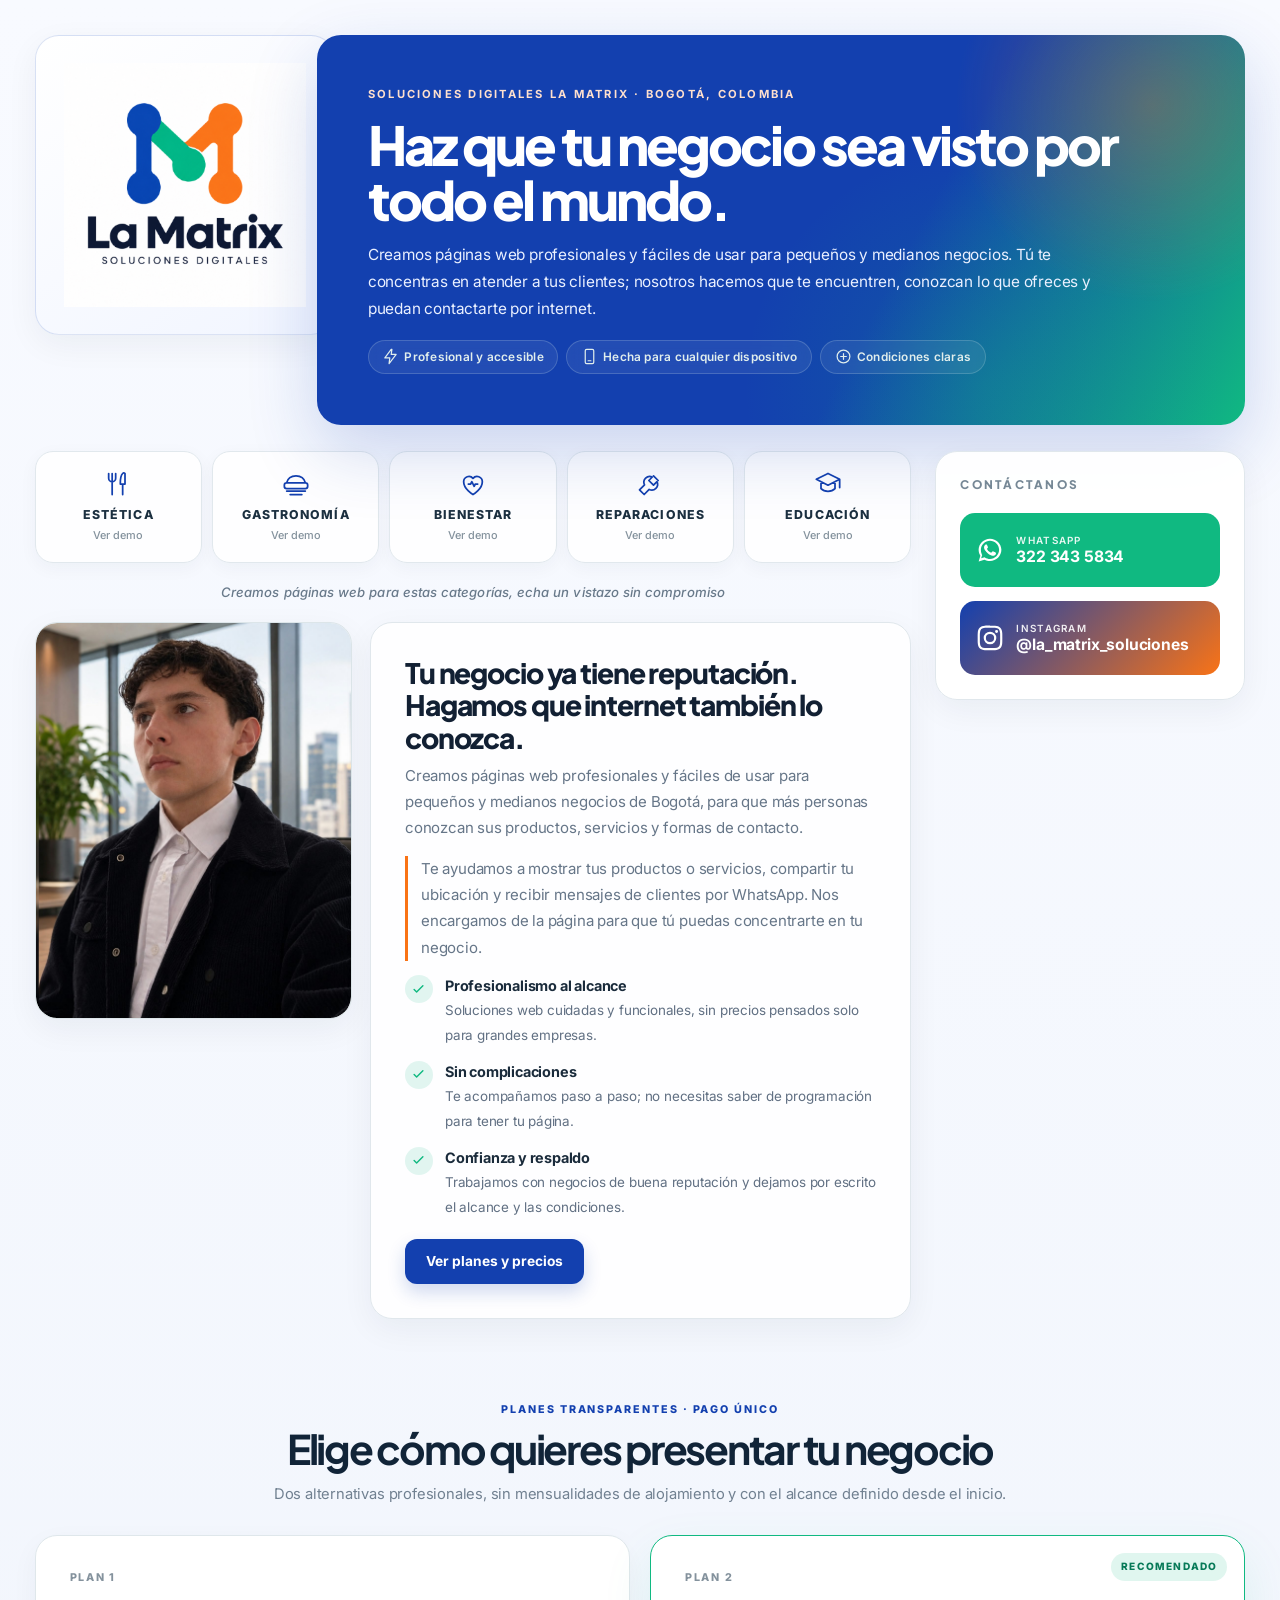
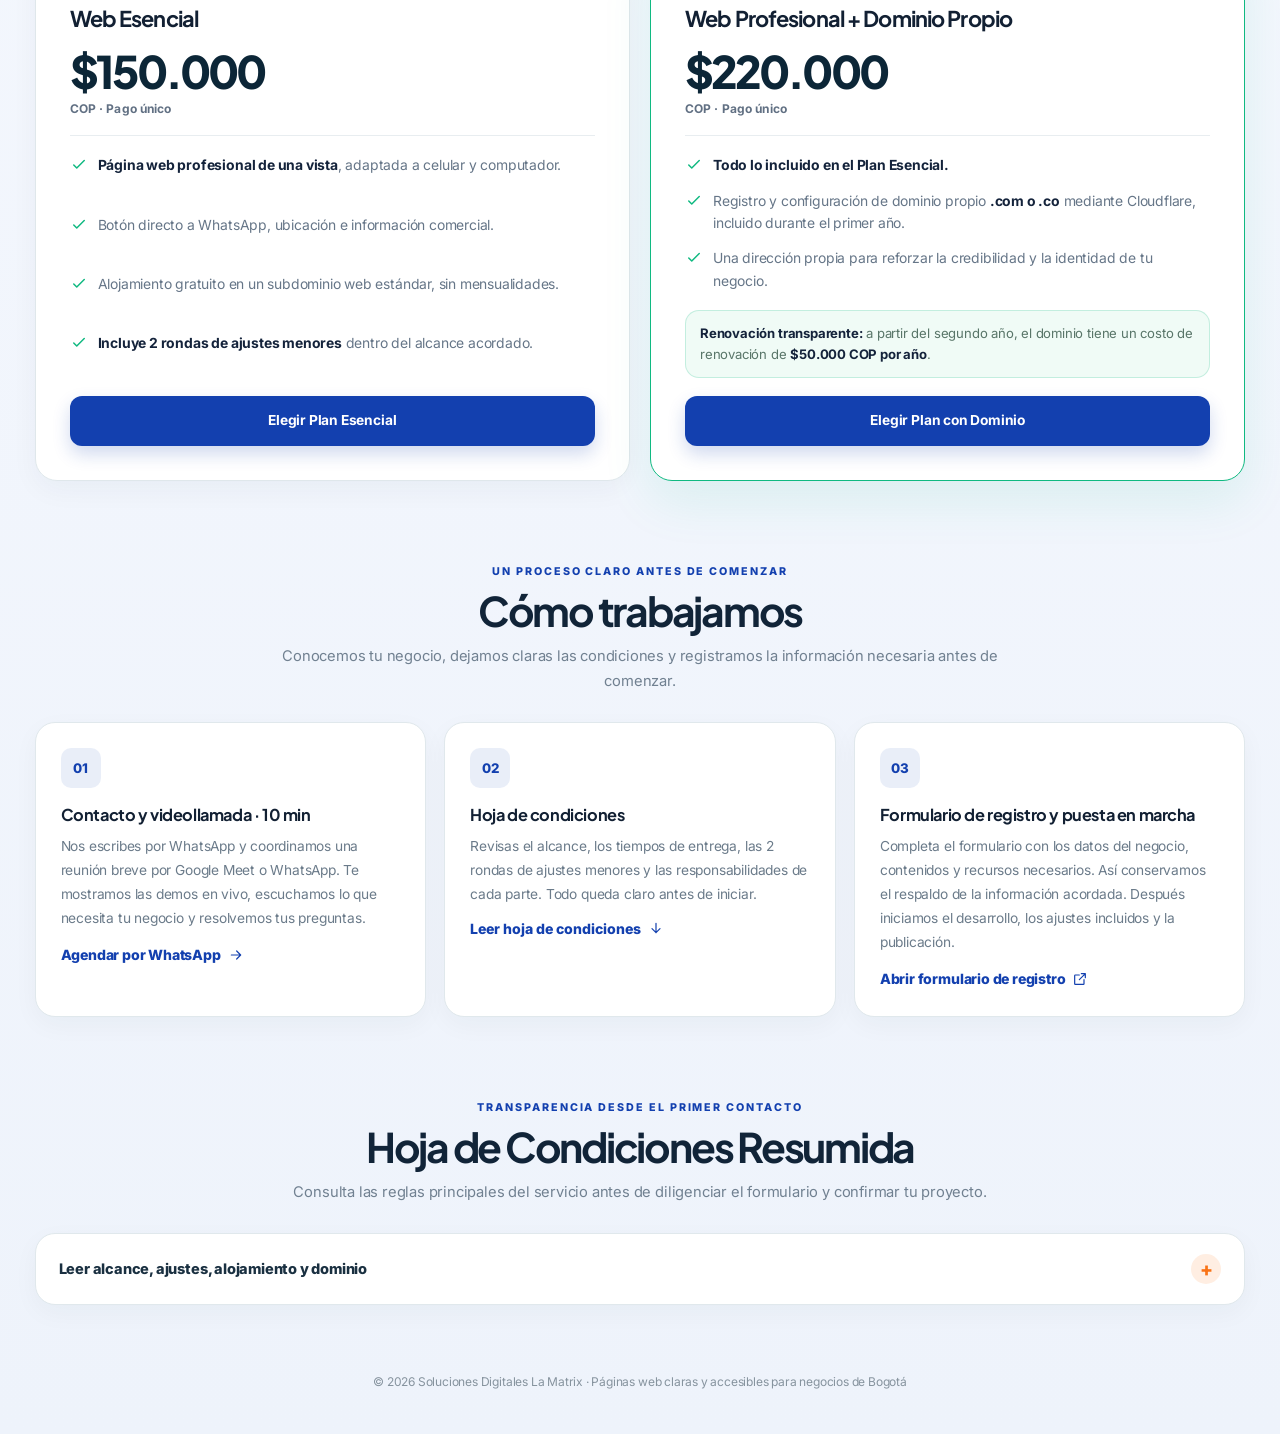
==== index.html @ 7efb088c "Update index.html" ====
<!DOCTYPE html>
<html lang="es">
<head>
<meta charset="UTF-8">
<meta name="viewport" content="width=device-width, initial-scale=1">
<!-- EDITAR AQUÍ: título de la pestaña del navegador (el nombre de tu negocio se cambia en el bloque CONFIG del script, al final del archivo) -->
<title>Soluciones Digitales La Matrix | Páginas web para negocios en Bogotá</title>
<meta name="description" content="Páginas web profesionales y accesibles para pequeños y medianos negocios de Bogotá. Muestra tus servicios, ubicación y medios de contacto. Planes desde $125.000 COP.">
<meta name="theme-color" content="#1340AF">
<meta property="og:type" content="website">
<meta property="og:title" content="Soluciones Digitales La Matrix">
<meta property="og:description" content="Páginas web claras y accesibles para negocios de Bogotá. Te ayudamos a mostrar lo que haces y a recibir contactos por internet.">
<link rel="preconnect" href="https://fonts.googleapis.com">
<link rel="preconnect" href="https://fonts.gstatic.com" crossorigin>
<link href="https://fonts.googleapis.com/css2?family=Inter:wght@400;500;600;700&family=Plus+Jakarta+Sans:wght@400;500;600;700;800&display=swap" rel="stylesheet">
<style>
/* =========================================================
 ESTILOS GENERALES
 ========================================================= */
*{box-sizing:border-box;margin:0;padding:0}
html{scroll-behavior:smooth}
body{font-family:'Inter',system-ui,-apple-system,'Segoe UI',Roboto,sans-serif;background:var(--bg);color:var(--ink);line-height:1.55;-webkit-font-smoothing:antialiased}
body[data-view="demo"]{padding-top:46px}
button{font-family:inherit;cursor:pointer;border:0}
a{color:inherit;text-decoration:none}
img,svg{max-width:100%}
:focus-visible{outline:3px solid var(--accent);outline-offset:2px}
[hidden]{display:none!important}
@media (prefers-reduced-motion:reduce){*{animation:none!important;transition:none!important;scroll-behavior:auto!important}}

.btn{display:inline-flex;align-items:center;justify-content:center;gap:.55rem;padding:.9rem 1.4rem;border-radius:999px;font-weight:700;font-size:.98rem;transition:transform .2s,box-shadow .2s,background .2s;text-align:center}
.btn:hover{transform:translateY(-2px)}
.btn-primary{background:linear-gradient(135deg,var(--brand),var(--brand-2));color:#fff;box-shadow:0 8px 20px rgba(79,70,229,.35)}
.btn-primary:hover{box-shadow:0 12px 26px rgba(79,70,229,.45)}

/* =========================================================
 PANTALLA PRINCIPAL
 ========================================================= */
.wrap{max-width:1480px;margin:0 auto;padding:20px}

/* ---- Header: logo 25% / banner 75% ---- */
.top{display:grid;grid-template-columns:1fr 3fr;gap:20px;margin-bottom:20px}
.logo-slot{
 min-height:150px;border:2.5px dashed #a5acc4;border-radius:var(--radius);background:#fff;
 display:flex;align-items:center;justify-content:center;text-align:center;padding:14px;
 color:var(--muted);font-weight:700;font-size:.95rem;letter-spacing:.04em;overflow:hidden
}
.logo-slot img{max-height:120px;object-fit:contain}
.banner{
 position:relative;overflow:hidden;border-radius:var(--radius);padding:30px 36px;color:#fff;
 background:radial-gradient(1200px 300px at 90% -20%,rgba(255,255,255,.18),transparent 60%),linear-gradient(120deg,#1e1b4b 0%,#4338ca 55%,#7c3aed 100%);
 box-shadow:var(--shadow-lg);display:flex;flex-direction:column;justify-content:center;gap:10px
}
.banner .eyebrow{font-size:.78rem;font-weight:700;letter-spacing:.14em;text-transform:uppercase;color:#c7d2fe}
.banner h1{font-size:clamp(1.5rem,2.8vw,2.5rem);line-height:1.12;font-weight:800;letter-spacing:-.02em}
.banner p{max-width:860px;color:#e0e7ff;font-size:1.04rem}
.banner .chips{display:flex;flex-wrap:wrap;gap:8px;margin-top:4px}
.chip{background:rgba(255,255,255,.14);border:1px solid rgba(255,255,255,.25);padding:.3rem .8rem;border-radius:999px;font-size:.82rem;font-weight:600}

/* ---- Cuerpo: 70% / 30% ---- */
.body{display:grid;grid-template-columns:7fr 3fr;gap:20px;align-items:start}
.left{display:flex;flex-direction:column;gap:16px;min-width:0}

.cats{display:grid;grid-template-columns:repeat(5,1fr);gap:12px}
.cat{
 background:var(--card);border:2px solid var(--line);border-radius:18px;padding:16px 8px;
 display:flex;flex-direction:column;align-items:center;gap:6px;font-weight:800;font-size:.86rem;letter-spacing:.05em;color:var(--ink);
 box-shadow:var(--shadow);transition:transform .2s,border-color .2s,box-shadow .2s,background .2s
}
.cat .ico{font-size:1.8rem;transition:transform .25s}
.cat:hover{transform:translateY(-4px);border-color:var(--brand);box-shadow:var(--shadow-lg);background:#f5f3ff}
.cat:hover .ico{transform:scale(1.18) rotate(-6deg)}
.cat small{font-weight:600;color:var(--muted);letter-spacing:0;font-size:.72rem}
.guide{font-weight:700;text-align:center;padding:2px 8px;color:var(--ink)}
.guide span{color:var(--brand)}

.lower{display:grid;grid-template-columns:7fr 13fr;gap:20px}
.photo-slot{
 min-height:300px;border:2.5px dashed #a5acc4;border-radius:var(--radius);background:#fff;overflow:hidden;
 display:flex;align-items:center;justify-content:center;text-align:center;padding:16px;color:var(--muted);font-weight:700
}
.photo-slot img{width:100%;height:100%;object-fit:cover;object-position:center 18%;border-radius:12px}
.about{background:var(--card);border-radius:var(--radius);padding:28px;box-shadow:var(--shadow);border:1px solid var(--line)}
.about h2{font-size:1.5rem;font-weight:800;letter-spacing:-.01em;margin-bottom:8px}
.about p{color:var(--muted);margin-bottom:14px}
.benefits{list-style:none;display:grid;gap:10px;margin-bottom:20px}
.benefits li{display:flex;gap:12px;align-items:flex-start}
.benefits .tick{flex:none;width:26px;height:26px;border-radius:50%;background:#e0e7ff;color:var(--brand);display:grid;place-items:center;font-weight:800;font-size:.85rem}
.benefits b{display:block}
.benefits span{color:var(--muted);font-size:.93rem}

/* ---- Panel lateral ---- */
.right{background:var(--card);border-radius:var(--radius);padding:22px;box-shadow:var(--shadow);border:1px solid var(--line);position:sticky;top:16px}
.right h2{font-size:1.15rem;font-weight:800;letter-spacing:.08em;margin-bottom:14px}
.side-grid{display:grid;grid-template-columns:1fr;gap:14px}
.contact-stack{display:grid;gap:14px;align-content:start}
.contact-btn{display:flex;align-items:center;gap:12px;padding:14px 16px;border-radius:18px;color:#fff;font-weight:700;transition:transform .2s,box-shadow .2s}
.contact-btn:hover{transform:translateY(-3px);box-shadow:var(--shadow-lg)}
.contact-btn svg{flex:none;width:34px;height:34px}
.contact-btn small{display:block;font-weight:600;opacity:.9;font-size:.74rem;letter-spacing:.05em}
.contact-btn strong{display:block;font-size:1.05rem;line-height:1.2;word-break:break-word}
.wa{background:linear-gradient(135deg,#25d366,var(--wa-dark))}
.ig{background:linear-gradient(135deg,#feda75 0%,#fa7e1e 25%,#d62976 55%,#962fbf 80%,#4f5bd5 100%)}
/* ---- Nueva oferta comercial: planes, proceso y condiciones ---- */
.pricing-section,.process-section,.terms-section{margin-top:28px}
.section-head{max-width:780px;margin:0 auto 22px;text-align:center}
.section-eyebrow{display:inline-block;color:var(--brand);font-size:.76rem;font-weight:800;letter-spacing:.14em;text-transform:uppercase;margin-bottom:8px}
.section-head h2{font-size:clamp(1.55rem,2.7vw,2.2rem);line-height:1.15;letter-spacing:-.03em;margin-bottom:9px}
.section-head p{color:var(--muted);font-size:.98rem}
.plan-grid{display:grid;grid-template-columns:repeat(2,minmax(0,1fr));gap:18px;align-items:stretch}
.plan-card{position:relative;display:flex;flex-direction:column;gap:15px;background:#fff;border:1px solid var(--line);border-radius:22px;padding:clamp(20px,2.5vw,30px);box-shadow:var(--shadow);min-width:0}
.plan-card.recommended{border:2px solid var(--brand);box-shadow:0 14px 38px rgba(79,70,229,.13)}
.plan-label{font-size:.76rem;font-weight:800;letter-spacing:.1em;text-transform:uppercase;color:var(--muted)}
.plan-card h3{font-size:1.35rem;line-height:1.2;letter-spacing:-.02em}
.plan-price{font-size:clamp(2rem,3.2vw,2.75rem);line-height:1;font-weight:800;letter-spacing:-.045em;color:var(--ink)}
.plan-price small{display:block;margin-top:7px;font-size:.82rem;line-height:1.4;font-weight:700;letter-spacing:0;color:var(--muted)}
.plan-divider{height:1px;background:var(--line);width:100%}
.plan-includes{list-style:none;display:grid;gap:11px;flex:1}
.plan-includes li{display:flex;align-items:flex-start;gap:10px;color:var(--muted);font-size:.93rem}
.plan-includes svg{flex:none;width:19px;height:19px;color:var(--brand);margin-top:2px;stroke:currentColor;fill:none;stroke-width:2;stroke-linecap:round;stroke-linejoin:round}
.plan-includes strong{color:var(--ink)}
.plan-note{background:#f5f7ff;border:1px solid #e2e7ff;border-radius:14px;padding:12px 14px;color:#46506c;font-size:.86rem}
.plan-note strong{color:var(--ink)}
.plan-badge{position:absolute;top:17px;right:17px;background:#eef2ff;color:#3730a3;border-radius:999px;padding:6px 10px;font-size:.7rem;font-weight:800;letter-spacing:.06em;text-transform:uppercase}
.plan-card .btn{width:100%;margin-top:auto}
.plan-card .btn-secondary{background:#eef2ff;color:#312e81;box-shadow:none}
.plan-card .btn-secondary:hover{background:#e0e7ff}
.process-grid{display:grid;grid-template-columns:repeat(3,minmax(0,1fr));gap:16px}
.process-card{background:#fff;border:1px solid var(--line);border-radius:20px;padding:23px;box-shadow:var(--shadow);min-width:0}
.process-number{display:grid;place-items:center;width:39px;height:39px;border-radius:12px;background:#eef2ff;color:var(--brand);font-size:1rem;font-weight:800;margin-bottom:16px}
.process-card h3{font-size:1.08rem;line-height:1.3;margin-bottom:8px}
.process-card p{color:var(--muted);font-size:.92rem}
.process-card .inline-link{display:inline-flex;align-items:center;gap:7px;margin-top:14px;color:var(--brand);font-weight:800;font-size:.88rem}.process-card button.inline-link{padding:0;background:transparent;font-family:inherit;text-align:left}
.process-card .inline-link svg{width:16px;height:16px;stroke:currentColor;fill:none;stroke-width:1.8;stroke-linecap:round;stroke-linejoin:round}
.terms-panel{background:#fff;border:1px solid var(--line);border-radius:20px;padding:0;box-shadow:var(--shadow);overflow:hidden}
.terms-panel summary{list-style:none;display:flex;align-items:center;justify-content:space-between;gap:16px;padding:20px 23px;font-size:1rem;font-weight:800;cursor:pointer}
.terms-panel summary::-webkit-details-marker{display:none}
.terms-panel summary::after{content:"+";flex:none;display:grid;place-items:center;width:30px;height:30px;border-radius:50%;background:#eef2ff;color:var(--brand);font-size:1.2rem;line-height:1}
.terms-panel[open] summary::after{content:"−"}
.terms-content{border-top:1px solid var(--line);padding:18px 23px 22px}
.terms-intro{color:var(--muted);font-size:.92rem;margin-bottom:12px}
.terms-list{list-style:none;display:grid;gap:10px}
.terms-list li{position:relative;padding-left:23px;color:var(--muted);font-size:.9rem}
.terms-list li::before{content:"";position:absolute;left:2px;top:.55em;width:8px;height:8px;border-radius:50%;background:var(--brand)}
.terms-footer{margin-top:16px;padding-top:14px;border-top:1px solid var(--line);display:flex;align-items:center;justify-content:space-between;gap:14px;flex-wrap:wrap}
.terms-footer p{font-size:.83rem;color:var(--muted);max-width:620px}
.terms-footer .btn{padding:.72rem 1.1rem;font-size:.88rem}
.btn-outline{background:#fff;color:var(--brand);border:1px solid #c7d2fe;box-shadow:none}
.btn-outline:hover{background:#f5f7ff}
.line-icon{width:24px;height:24px;display:block;stroke:currentColor;fill:none;stroke-width:1.7;stroke-linecap:round;stroke-linejoin:round}
.chip .line-icon{width:17px;height:17px;display:inline-block;vertical-align:-4px;margin-right:5px}
.cat .line-icon{width:31px;height:31px;color:var(--brand);margin-bottom:3px}
.benefits .tick{display:grid;place-items:center;flex:none;width:26px;height:26px;border-radius:50%;background:#e0e7ff;color:var(--brand)}
.benefits .tick svg{width:15px;height:15px;stroke:currentColor;fill:none;stroke-width:2.3;stroke-linecap:round;stroke-linejoin:round}
@media(max-width:900px){.process-grid{grid-template-columns:1fr 1fr}.process-card:last-child{grid-column:1/-1}}
@media(max-width:680px){.plan-grid,.process-grid{grid-template-columns:1fr}.process-card:last-child{grid-column:auto}.plan-badge{position:static;align-self:flex-start;order:-1;margin-bottom:-6px}.terms-panel summary{padding:17px}.terms-content{padding:16px 17px 19px}.terms-footer{align-items:stretch}.terms-footer .btn{width:100%}}

.foot{text-align:center;color:var(--muted);font-size:.82rem;padding:24px 0 8px}

/* ---- Responsive pantalla principal ---- */
@media (min-width:1280px){
 .contact-btn{flex-direction:row;align-items:center;text-align:left}
}
@media (max-width:1100px){
 .body{grid-template-columns:1fr}
 .right{position:static}
 .side-grid{grid-template-columns:1fr}
}
@media (max-width:900px){
 .top{grid-template-columns:1fr}
 .logo-slot{min-height:110px}
 .cats{grid-template-columns:repeat(2,1fr)}
 .cats .cat:last-child{grid-column:1/-1}
 .lower{grid-template-columns:1fr}
 .photo-slot{min-height:220px}
 .side-grid{grid-template-columns:1fr}
}
@media (max-width:520px){
 .wrap{padding:14px}
 .banner{padding:22px 20px}
 .about{padding:22px 18px}
}

/* =========================================================
 BARRA SUPERIOR FIJA DE LAS DEMOS
 ========================================================= */
.demo-bar{
 position:fixed;top:0;left:0;right:0;height:46px;z-index:1000;background:#0f172a;color:#e2e8f0;
 display:flex;align-items:center;justify-content:center;gap:14px;padding:0 12px;font-size:.82rem;
 box-shadow:0 2px 10px rgba(0,0,0,.35)
}
.demo-bar b{color:#fff}
.demo-bar button{background:var(--accent);color:#1f1300;font-weight:800;font-size:.78rem;padding:.4rem .9rem;border-radius:999px;white-space:nowrap;transition:transform .2s}
.demo-bar button:hover{transform:translateX(-3px)}
.demo-bar span{text-align:center;line-height:1.2}
@media (max-width:560px){.demo-bar{font-size:.7rem;gap:8px}.demo-bar button{font-size:.7rem;padding:.35rem .7rem}}

/* =========================================================
 ESTILOS COMPARTIDOS DE LAS DEMOS
 ========================================================= */
.demo{background:var(--bg);color:var(--ink);min-height:100vh}
.d-nav{position:sticky;top:46px;z-index:900;background:var(--nav-bg,var(--bg));border-bottom:1px solid var(--line);backdrop-filter:blur(8px)}
.d-nav-in{max-width:1180px;margin:0 auto;padding:12px 20px;display:flex;align-items:center;justify-content:space-between;gap:16px;flex-wrap:wrap}
.d-brand{font-weight:800;font-size:1.15rem;letter-spacing:-.01em;display:flex;align-items:center;gap:10px}
.d-links{display:flex;gap:6px;flex-wrap:wrap}
.d-links button{background:transparent;color:var(--ink);font-weight:600;font-size:.9rem;padding:.45rem .85rem;border-radius:999px;transition:background .2s}
.d-links button:hover{background:rgba(127,127,127,.16)}
.d-wrap{max-width:1180px;margin:0 auto;padding:0 20px}
.d-hero{padding:70px 0 60px;background:var(--hero)}
.d-hero .d-wrap{display:grid;grid-template-columns:1.15fr .85fr;gap:36px;align-items:center}
.d-hero h1{font-size:clamp(2rem,5vw,3.4rem);line-height:1.05;font-weight:800;letter-spacing:-.03em;margin-bottom:14px}
.d-hero p{font-size:1.08rem;color:var(--muted);max-width:560px;margin-bottom:24px}
.d-hero .pill{display:inline-block;background:var(--p);color:var(--on-p);font-weight:800;font-size:.72rem;letter-spacing:.12em;text-transform:uppercase;padding:.35rem .9rem;border-radius:999px;margin-bottom:16px}
.d-art{aspect-ratio:1/1;max-height:380px;margin-left:auto;width:100%;border-radius:28px;display:grid;place-items:center;font-size:7rem;background:var(--art);box-shadow:var(--shadow-lg)}
.d-btns{display:flex;gap:12px;flex-wrap:wrap}
.d-btn{background:var(--p);color:var(--on-p);font-weight:800;padding:.9rem 1.5rem;border-radius:14px;font-size:.98rem;transition:transform .2s,filter .2s;display:inline-flex;align-items:center;gap:.5rem}
.d-btn:hover{transform:translateY(-2px);filter:brightness(1.08)}
.d-btn.ghost{background:transparent;color:var(--ink);border:2px solid var(--ink)}
.d-sec{padding:64px 0}
.d-sec.alt{background:var(--alt)}
.d-title{font-size:clamp(1.6rem,3vw,2.2rem);font-weight:800;letter-spacing:-.02em;margin-bottom:8px}
.d-sub{color:var(--muted);margin-bottom:30px;max-width:620px}
.d-grid{display:grid;gap:18px}
.g2{grid-template-columns:repeat(2,1fr)}.g3{grid-template-columns:repeat(3,1fr)}.g4{grid-template-columns:repeat(4,1fr)}
.d-card{background:var(--card);border:1px solid var(--line);border-radius:20px;padding:22px;box-shadow:var(--shadow);transition:transform .2s,box-shadow .2s}
.d-card:hover{transform:translateY(-4px);box-shadow:var(--shadow-lg)}
.d-card h3{font-size:1.08rem;font-weight:800;margin-bottom:6px}
.d-card p{color:var(--muted);font-size:.93rem}
.d-card .big{font-size:2.2rem;margin-bottom:8px;display:block}
.d-price{display:inline-block;margin-top:10px;font-weight:800;color:var(--p)}
.d-table{width:100%;border-collapse:collapse;background:var(--card);border-radius:20px;overflow:hidden;box-shadow:var(--shadow);border:1px solid var(--line)}
.d-table th,.d-table td{padding:14px 18px;text-align:left;border-bottom:1px solid var(--line)}
.d-table th{background:var(--p);color:var(--on-p);font-size:.82rem;letter-spacing:.08em;text-transform:uppercase}
.d-table td:last-child,.d-table th:last-child{text-align:right;font-weight:800}
.d-table tr:last-child td{border-bottom:0}
.d-foot{background:#0b1120;color:#cbd5e1;padding:36px 0;text-align:center;font-size:.9rem}
.d-foot b{color:#fff}
.d-foot p{margin-top:6px;opacity:.8}
.tabs{display:flex;gap:8px;flex-wrap:wrap;margin-bottom:22px}
.tab{background:var(--card);border:2px solid var(--line);color:var(--ink);font-weight:700;padding:.55rem 1.1rem;border-radius:999px;font-size:.9rem;transition:all .2s}
.tab:hover{border-color:var(--p)}
.tab[aria-selected="true"]{background:var(--p);color:var(--on-p);border-color:var(--p)}
.d-demo-note{font-size:.78rem;opacity:.6;margin-top:10px}
section[id]{scroll-margin-top:110px}

@media (max-width:900px){
 .g3,.g4{grid-template-columns:repeat(2,1fr)}
 .d-hero .d-wrap{grid-template-columns:1fr}
 .d-art{max-height:240px;font-size:5rem;margin:0}
 .d-sec{padding:48px 0}
}
@media (max-width:560px){
 .g2,.g3,.g4{grid-template-columns:1fr}
 .d-hero{padding:44px 0 40px}
 .d-table th,.d-table td{padding:12px 12px;font-size:.9rem}
 .d-links{display:none}
}

/* ---------- TEMAS ---------- */
/* Barbería */
.t-barber{--p:#c8a24a;--on-p:#161106;--bg:#121212;--ink:#f4efe4;--muted:#b4ad9c;--card:#1c1c1c;--line:#2e2e2e;--alt:#181818;--nav-bg:rgba(18,18,18,.92);
 --hero:radial-gradient(900px 400px at 85% 0%,rgba(200,162,74,.22),transparent 60%),#121212;--art:linear-gradient(145deg,#2a2210,#0e0e0e);--shadow:0 6px 24px rgba(0,0,0,.4);--shadow-lg:0 14px 40px rgba(0,0,0,.55)}
.t-barber .d-btn.ghost{border-color:var(--p);color:var(--p)}
/* Burger */
.t-burger{--p:#e63946;--on-p:#fff;--bg:#fff8ee;--ink:#2b1b12;--muted:#7a6558;--card:#fff;--line:#f0e1cc;--alt:#ffefd5;--nav-bg:rgba(255,248,238,.94);
 --hero:linear-gradient(160deg,#fff1d6,#ffd9a8);--art:linear-gradient(145deg,#ffb703,#e63946)}
/* Odontología */
.t-dental{--p:#0f9d9a;--on-p:#fff;--bg:#f4fbfb;--ink:#0b2e33;--muted:#4d6c70;--card:#fff;--line:#d7ecec;--alt:#e6f6f6;--nav-bg:rgba(244,251,251,.94);
 --hero:linear-gradient(160deg,#e6f6f6,#cdeeee);--art:linear-gradient(145deg,#7fdad7,#0f9d9a)}
/* Reparaciones */
.t-repair{--p:#f97316;--on-p:#1a0c00;--bg:#f3f4f6;--ink:#0f2a43;--muted:#4b5b6b;--card:#fff;--line:#dfe3e8;--alt:#e7ebf0;--nav-bg:rgba(243,244,246,.94);
 --hero:linear-gradient(160deg,#0f2a43,#17476f);--art:linear-gradient(145deg,#f97316,#fbbf24)}
.t-repair .d-hero{color:#fff}.t-repair .d-hero p{color:#cbd5e1}.t-repair .d-hero .d-btn.ghost{color:#fff;border-color:#fff}
/* Educación */
.t-edu{--p:#6d28d9;--on-p:#fff;--bg:#faf7ff;--ink:#1e1b3a;--muted:#5d5880;--card:#fff;--line:#e6dcfb;--alt:#f1eaff;--nav-bg:rgba(250,247,255,.94);
 --hero:linear-gradient(160deg,#f1eaff,#ddd0fb);--art:linear-gradient(145deg,#8b5cf6,#fbbf24)}

/* ---------- Detalles específicos ---------- */
.hours{display:grid;gap:10px}
.hours div{display:flex;justify-content:space-between;gap:12px;padding:12px 16px;background:var(--card);border:1px solid var(--line);border-radius:14px}
.hours b{color:var(--p)}
.gal{aspect-ratio:1/1;border-radius:20px;display:flex;flex-direction:column;align-items:center;justify-content:center;gap:8px;font-weight:800;color:#fff;font-size:.95rem;text-align:center;padding:12px;transition:transform .25s;box-shadow:var(--shadow)}
.gal:hover{transform:scale(1.04) rotate(-1deg)}
.gal span{font-size:3rem}
.gal.a{background:linear-gradient(145deg,#3b2f12,#8a6d23)}.gal.b{background:linear-gradient(145deg,#1d1d1d,#4a4a4a)}.gal.c{background:linear-gradient(145deg,#4a1d1d,#a33)}
.gal.d{background:linear-gradient(145deg,#12303b,#2f7f95)}.gal.e{background:linear-gradient(145deg,#2b1b47,#6d4bd0)}.gal.f{background:linear-gradient(145deg,#1f3b1d,#4a9a46)}

.menu-item{display:flex;gap:14px;align-items:center}
.menu-item .em{flex:none;width:64px;height:64px;border-radius:16px;background:var(--alt);display:grid;place-items:center;font-size:2rem}
.menu-item .info{flex:1;min-width:0}
.menu-item .info h3{margin:0}
.menu-item .info p{font-size:.85rem}
.menu-item .buy{display:flex;flex-direction:column;align-items:flex-end;gap:6px}
.menu-item .buy b{font-weight:800}
.add{background:var(--p);color:var(--on-p);font-weight:800;font-size:.8rem;padding:.4rem .9rem;border-radius:999px;transition:transform .15s}
.add:hover{transform:scale(1.07)}
.cart-bar{position:sticky;bottom:14px;z-index:800;margin:26px auto 0;max-width:640px;background:#2b1b12;color:#fff;border-radius:20px;padding:12px 14px 12px 20px;display:flex;align-items:center;justify-content:space-between;gap:12px;box-shadow:var(--shadow-lg)}
.cart-bar small{display:block;opacity:.75;font-size:.76rem}
.cart-bar strong{font-size:1.1rem}
.cart-bar .clear{background:transparent;color:#fff;opacity:.7;font-size:.78rem;text-decoration:underline;margin-right:8px}

details{background:var(--card);border:1px solid var(--line);border-radius:16px;padding:16px 20px}
details+details{margin-top:10px}
summary{font-weight:700;cursor:pointer}
details p{color:var(--muted);margin-top:8px;font-size:.93rem}
.avatar{width:120px;height:120px;border-radius:50%;background:var(--art);display:grid;place-items:center;font-size:2.6rem;font-weight:800;color:#fff;box-shadow:var(--shadow-lg)}
.profile{display:grid;grid-template-columns:auto 1fr;gap:28px;align-items:center}
.stars{color:#f5b301;letter-spacing:2px;margin-bottom:6px}
.who{margin-top:10px;font-weight:700;font-size:.88rem}
.zone{background:var(--card);border:1px solid var(--line);padding:.5rem 1rem;border-radius:999px;font-weight:600;font-size:.9rem}
.zones{display:flex;flex-wrap:wrap;gap:10px}
.step{counter-increment:s}
.step::before{content:counter(s);display:grid;place-items:center;width:38px;height:38px;border-radius:50%;background:var(--p);color:var(--on-p);font-weight:800;margin-bottom:10px}
.steps{counter-reset:s}
.urgent{background:#dc2626;color:#fff;font-weight:800;padding:.9rem 1.5rem;border-radius:14px;display:inline-flex;gap:.5rem;animation:pulse 1.8s infinite}
@keyframes pulse{0%{box-shadow:0 0 0 0 rgba(220,38,38,.6)}70%{box-shadow:0 0 0 16px rgba(220,38,38,0)}100%{box-shadow:0 0 0 0 rgba(220,38,38,0)}}
.form{display:grid;gap:12px;max-width:520px}
.form label{font-weight:700;font-size:.88rem;display:grid;gap:6px}
.form input,.form select{font:inherit;padding:.8rem 1rem;border-radius:12px;border:2px solid var(--line);background:#fff;color:#1e1b3a}
.form input:focus,.form select:focus{border-color:var(--p);outline:0}
.modal-info{background:var(--card);border:1px solid var(--line);border-radius:20px;padding:24px}
@media (max-width:560px){.profile{grid-template-columns:1fr;justify-items:start}.menu-item .em{width:52px;height:52px;font-size:1.6rem}}

/* ---- Aviso (toast) ---- */
.toast{position:fixed;left:50%;bottom:26px;transform:translate(-50%,30px);background:#0f172a;color:#fff;padding:.9rem 1.3rem;border-radius:14px;box-shadow:var(--shadow-lg);z-index:2000;opacity:0;pointer-events:none;transition:all .3s;max-width:min(92vw,460px);text-align:center;font-size:.92rem;font-weight:600;border:1px solid #334155}
.toast.show{opacity:1;transform:translate(-50%,0)}

/* =========================================================
   SISTEMA VISUAL PREMIUM — AGENCIA + CINCO DEMOSTRACIONES
   ========================================================= */
body{background:linear-gradient(180deg,#f7f9fb 0%,#eef3f6 100%);color:#122033;font-family:Inter,system-ui,sans-serif;letter-spacing:-.012em}
.wrap{max-width:1380px;padding:clamp(16px,2.7vw,38px)}
.top{grid-template-columns:minmax(170px,.28fr) minmax(0,1fr);gap:22px;margin-bottom:26px;align-items:stretch}
.logo-slot{min-height:260px;aspect-ratio:1/1;max-height:300px;align-self:stretch;border:1px solid #dbe3e9;border-radius:24px;background:linear-gradient(145deg,#fff,#f2f6f7);display:flex;flex-direction:column;gap:12px;color:#7b8895;box-shadow:var(--shadow);font-size:.72rem;font-weight:600;letter-spacing:.06em;text-transform:uppercase}
.logo-slot img{width:100%;height:100%;max-height:none;object-fit:contain;padding:22px}
.slot-mark{display:grid;place-items:center;width:64px;height:64px;border:1px solid #cbd6dc;border-radius:18px;color:#71818b;font-size:.72rem;font-weight:800;letter-spacing:.16em;background:rgba(255,255,255,.68)}
.logo-slot small,.photo-placeholder small{font-size:.68rem;line-height:1.5;color:#8995a2;letter-spacing:.02em;text-transform:none;text-align:center}
.banner{min-height:260px;border-radius:24px;padding:clamp(28px,4vw,54px);background:linear-gradient(118deg,#1340AF 0%,#1340AF 62%,#10B981 100%);box-shadow:0 26px 70px rgba(19,64,175,.2);gap:14px}
.banner:after{content:"";position:absolute;inset:0;background:radial-gradient(circle at 90% 18%,rgba(249,115,22,.30),transparent 22%),radial-gradient(circle at 72% 90%,rgba(16,185,129,.20),transparent 32%);pointer-events:none}
.banner>*{position:relative;z-index:1}
.banner .eyebrow{color:#b6d6d0;font-size:.7rem;letter-spacing:.2em}
.banner h1{font-family:'Plus Jakarta Sans',Inter,sans-serif;font-size:clamp(2rem,4.2vw,3.65rem);font-weight:700;letter-spacing:-.055em;line-height:1.03;max-width:800px}
.banner p{color:#d1dbe1;max-width:760px;font-size:clamp(.94rem,1.2vw,1.08rem);line-height:1.75}
.chip{background:rgba(255,255,255,.07);border:1px solid rgba(212,235,232,.2);color:#e1eeec;padding:.42rem .85rem;font-size:.74rem;letter-spacing:.02em;backdrop-filter:blur(8px)}
.body{grid-template-columns:minmax(0,1fr) 310px;gap:24px}
.left{gap:17px}
.cats{gap:10px}
.cat{min-height:112px;background:rgba(255,255,255,.88);border:1px solid #e1e8ed;border-radius:18px;padding:18px 10px;color:#1c3040;box-shadow:0 5px 18px rgba(22,48,62,.045);font-size:.77rem;letter-spacing:.09em}
.cat .line-icon{width:28px;height:28px;color:#078273;stroke-width:1.5}
.cat:hover{background:#fff;border-color:#9dc9c1;box-shadow:0 16px 30px rgba(10,80,74,.1);transform:translateY(-3px)}
.cat small{font-size:.68rem;color:#84929d;font-weight:500;letter-spacing:0;text-transform:none}
.guide{font-size:.82rem;font-weight:500;color:#68798a;letter-spacing:.005em}
.guide span{color:var(--brand)}
.lower{grid-template-columns:minmax(210px,.85fr) minmax(0,1.45fr);gap:18px}
.photo-slot{min-height:0;aspect-ratio:4/5;border:1px solid #dce5e9;border-radius:22px;background:linear-gradient(145deg,#e8eff0,#f9fbfc);box-shadow:var(--shadow);padding:0}
.photo-slot img{width:100%;height:100%;object-fit:cover;object-position:center 18%;border-radius:21px}
.photo-placeholder{display:flex;flex-direction:column;align-items:center;justify-content:center;gap:12px;text-align:center;padding:24px;height:100%;width:100%;color:#697b87}
.photo-placeholder b{font-size:.92rem;color:#3a4e5a}
.about{border:1px solid #e0e7ec;border-radius:22px;padding:clamp(22px,3vw,34px);box-shadow:var(--shadow);background:rgba(255,255,255,.92)}
.about h2,.section-head h2,.plan-card h3{font-family:'Plus Jakarta Sans',Inter,sans-serif}
.about h2{font-size:clamp(1.35rem,2.2vw,1.8rem);letter-spacing:-.04em;line-height:1.16}
.about p{font-size:.94rem;line-height:1.75;color:#667688}
.benefits{gap:14px}
.benefits .tick{background:rgba(16,185,129,.12);color:var(--matrix-green);width:28px;height:28px}
.benefits b{font-size:.9rem;color:#1a2b3b}
.benefits span{font-size:.84rem;line-height:1.6}
.right{border:1px solid #e0e7ec;border-radius:22px;padding:24px;box-shadow:var(--shadow);background:rgba(255,255,255,.94);top:24px}
.right h2{font-size:.74rem;letter-spacing:.19em;color:#768896;margin-bottom:18px}
.contact-btn{border-radius:15px;padding:15px 16px;min-height:74px}
.contact-btn svg{width:28px;height:28px}
.wa{background:linear-gradient(135deg,#0b8067,#075d51)}
.ig{background:linear-gradient(135deg,#293c4a,#485c69)}
.contact-btn small{font-size:.62rem;letter-spacing:.13em}
.contact-btn strong{font-size:.98rem}
.btn{font-size:.86rem;padding:.9rem 1.3rem;border-radius:12px}
.btn-primary{background:var(--matrix-blue);box-shadow:0 8px 18px rgba(19,64,175,.20)}
.btn-primary:hover{box-shadow:0 13px 25px rgba(8,127,112,.25)}
.btn-secondary{background:#edf5f3;color:#176f65}
.pricing-section,.process-section,.terms-section{margin-top:clamp(42px,6vw,76px)}
.section-head{margin-bottom:28px}
.section-eyebrow{color:var(--matrix-blue);font-size:.67rem;letter-spacing:.2em}
.section-head h2{font-size:clamp(1.8rem,3.2vw,2.55rem);letter-spacing:-.055em;color:#112438}
.section-head p{color:#718191;font-size:.92rem;line-height:1.7}
.plan-grid{gap:20px}
.plan-card{border:1px solid #dfe7eb;border-radius:22px;padding:clamp(24px,3vw,34px);gap:18px;box-shadow:0 9px 28px rgba(20,48,60,.045)}
.plan-card.recommended{border:1.5px solid #168b7a;box-shadow:0 20px 50px rgba(10,109,97,.1)}
.plan-label{font-size:.67rem;letter-spacing:.16em;color:#84929d}
.plan-card h3{font-size:1.36rem;letter-spacing:-.04em}
.plan-price{font-family:'Plus Jakarta Sans',Inter,sans-serif;font-size:clamp(2.2rem,4vw,2.8rem);letter-spacing:-.065em;color:#0c2637}
.plan-price small{font-family:Inter,sans-serif;font-size:.75rem;letter-spacing:.01em}
.plan-divider{background:#e8edf0}
.plan-includes{gap:13px}
.plan-includes li{font-size:.87rem;line-height:1.6;color:#667688}
.plan-includes svg{color:#0a8a78;width:18px;height:18px}
.plan-note{background:#f1f7f5;border:1px solid #dcebe6;border-radius:14px;color:#5d706e;font-size:.82rem;line-height:1.6}
.plan-badge{background:#e7f4f0;color:#087562;font-size:.63rem;letter-spacing:.12em}
.plan-card .btn{border-radius:12px}
.process-grid{gap:18px}
.process-card{border:1px solid #e0e8ec;border-radius:20px;padding:25px;box-shadow:0 8px 26px rgba(20,48,60,.04)}
.process-number{background:rgba(19,64,175,.09);color:var(--matrix-blue);border-radius:10px;width:40px;height:40px;font-size:.83rem}
.process-card h3{font-size:1.02rem;letter-spacing:-.025em}
.process-card p{font-size:.86rem;line-height:1.75;color:#6b7b8a}
.process-card .inline-link{color:var(--matrix-blue)}
.terms-panel{border:1px solid #e0e8ec;border-radius:20px;box-shadow:0 8px 26px rgba(20,48,60,.04)}
.terms-panel summary{font-size:.91rem;color:#1a3041}
.terms-panel summary::after{background:rgba(249,115,22,.12);color:var(--matrix-orange)}
.terms-list li{font-size:.85rem;line-height:1.65}
.terms-list li::before{background:#0b8877}
.foot{color:#86939e;font-size:.75rem;margin-top:44px}
.demo-bar{height:52px;background:rgba(8,24,36,.96);backdrop-filter:blur(14px);font-size:.76rem;letter-spacing:.01em;box-shadow:0 8px 24px rgba(0,0,0,.16)}
body[data-view="demo"]{padding-top:52px}
.demo-bar button{background:transparent;color:#e8f3f1;border:1px solid rgba(215,235,229,.3);border-radius:999px;padding:.43rem .85rem;display:inline-flex;align-items:center;gap:7px;font-size:.7rem;font-weight:600;letter-spacing:.01em}
.demo-bar button svg{width:15px;height:15px;stroke:currentColor;fill:none;stroke-width:1.8;stroke-linecap:round;stroke-linejoin:round}
.d-nav{top:52px;border-bottom:1px solid var(--line);backdrop-filter:blur(16px)}
.d-nav-in{max-width:1240px;padding:15px 22px}
.d-brand{font-family:'Plus Jakarta Sans',Inter,sans-serif;font-size:1.02rem;letter-spacing:-.035em}
.d-brand:before{content:"";width:9px;height:9px;border-radius:3px;background:var(--p);display:inline-block;box-shadow:0 0 0 5px color-mix(in srgb,var(--p) 15%,transparent)}
.d-links button{font-size:.77rem;border-radius:9px;color:var(--muted)}
.d-wrap{max-width:1240px}
.d-hero{padding:clamp(58px,7vw,92px) 0 clamp(48px,6vw,78px)}
.d-hero .d-wrap{grid-template-columns:1fr minmax(330px,.82fr);gap:clamp(32px,6vw,78px)}
.d-hero h1{font-family:'Plus Jakarta Sans',Inter,sans-serif;font-size:clamp(2.3rem,5vw,4.15rem);letter-spacing:-.065em;line-height:1.02}
.d-hero p{font-size:1rem;line-height:1.8;color:var(--muted);max-width:600px}
.d-hero .pill{border-radius:6px;background:color-mix(in srgb,var(--p) 13%,transparent);font-size:.66rem;letter-spacing:.16em;padding:.45rem .75rem}
.d-art{position:relative;display:block;overflow:hidden;aspect-ratio:4/4.4;max-height:520px;margin:0;border-radius:26px;background:var(--art);box-shadow:0 28px 66px rgba(10,20,26,.22)}
.d-art:after{content:"";position:absolute;inset:40% 0 0;background:linear-gradient(transparent,rgba(0,0,0,.46));pointer-events:none}
.d-art img{width:100%;height:100%;max-width:none;object-fit:cover;display:block;filter:saturate(.82)}
.art-caption{position:absolute;z-index:2;left:22px;bottom:18px;color:#fff;font-size:.65rem;font-weight:600;letter-spacing:.15em;text-transform:uppercase}
.d-btn{border-radius:10px;padding:.88rem 1.15rem;font-size:.84rem;letter-spacing:.005em}
.d-btn.ghost{border-width:1px}
.d-sec{padding:clamp(50px,6.5vw,84px) 0}
.d-title{font-family:'Plus Jakarta Sans',Inter,sans-serif;font-size:clamp(1.8rem,3vw,2.5rem);letter-spacing:-.055em}
.d-sub{font-size:.9rem;line-height:1.75;color:var(--muted)}
.d-card{border-radius:18px;padding:22px;box-shadow:0 9px 28px rgba(15,35,48,.045);border:1px solid var(--line)}
.d-card h3{font-size:1rem;letter-spacing:-.025em}
.d-card p{font-size:.85rem;line-height:1.7}
.d-price{font-size:.9rem}
.d-table{border-radius:16px}
.d-table th{font-size:.69rem;letter-spacing:.14em}
.d-table td{font-size:.88rem}
.d-foot{padding:36px 0;background:#0a1b27;color:#9fb1bc;font-size:.78rem;letter-spacing:.02em}
.d-foot b{font-family:'Plus Jakarta Sans',Inter,sans-serif;color:#edf6f3;letter-spacing:-.02em}
.d-photo-band{padding:0 0 clamp(48px,6vw,72px);background:var(--bg)}
.photo-grid{display:grid;grid-template-columns:repeat(3,minmax(0,1fr));gap:16px}
.editorial-photo{position:relative;overflow:hidden;aspect-ratio:16/10;border-radius:17px;margin:0;background:var(--alt);box-shadow:var(--shadow)}
.editorial-photo img{width:100%;height:100%;object-fit:cover;display:block;transition:transform .55s ease}
.editorial-photo:hover img{transform:scale(1.045)}
.editorial-photo:after{content:"";position:absolute;inset:45% 0 0;background:linear-gradient(transparent,rgba(0,0,0,.55))}
.editorial-photo figcaption{position:absolute;z-index:1;left:16px;bottom:13px;color:white;font-size:.74rem;font-weight:600;letter-spacing:.01em}
.gal{position:relative;display:block;overflow:hidden;aspect-ratio:4/5;border-radius:17px;padding:0;box-shadow:var(--shadow);color:#fff}
.gal img{width:100%;height:100%;object-fit:cover;display:block;transition:transform .5s ease}
.gal:hover{transform:translateY(-2px)}
.gal:hover img{transform:scale(1.05)}
.gal:after{content:"";position:absolute;inset:45% 0 0;background:linear-gradient(transparent,rgba(0,0,0,.64))}
.gal figcaption{position:absolute;z-index:1;bottom:15px;left:15px;right:12px;font-size:.79rem;letter-spacing:.02em;text-align:left}
.menu-item{align-items:stretch;gap:13px}
.menu-item .em{flex:none;width:100px;height:94px;border-radius:12px;background:var(--alt);overflow:hidden}
.menu-item .em img{width:100%;height:100%;object-fit:cover;display:block}
.menu-item .info{align-self:center}
.menu-item .info h3{font-size:.93rem}
.menu-item .info p{font-size:.79rem;line-height:1.55}
.menu-item .buy{justify-content:center}
.add{background:var(--p);border-radius:8px;padding:.45rem .72rem;font-size:.72rem}
.cart-bar{border:1px solid rgba(255,255,255,.12);border-radius:15px;bottom:18px;padding:13px 16px;background:#162b35;box-shadow:0 18px 44px rgba(8,20,27,.24)}
.cart-bar .d-btn{background:#e7b967;color:#241a0a}
.d-card .big{width:44px;height:44px;display:grid;place-items:center;border-radius:12px;background:color-mix(in srgb,var(--p) 10%,var(--card));color:var(--p);margin-bottom:15px}
.d-card .big svg{width:22px;height:22px;stroke:currentColor;fill:none;stroke-width:1.5;stroke-linecap:round;stroke-linejoin:round}
.avatar{overflow:hidden;border:4px solid var(--card);background:var(--alt)}
.avatar img{width:100%;height:100%;object-fit:cover;display:block}
.zone{border-radius:8px;background:var(--card);font-size:.8rem;padding:.6rem .85rem}
.urgent{border-radius:9px;letter-spacing:.015em;font-size:.82rem}
.form input,.form select{border:1px solid var(--line);border-radius:9px;padding:.86rem 1rem;font-size:.9rem}
.form label{font-size:.82rem}
.tabs{gap:7px}
.tab{border:1px solid var(--line);border-radius:9px;padding:.58rem .9rem;font-size:.79rem}
.tab[aria-selected="true"]{background:var(--p);color:var(--on-p)}
.toast{border-radius:12px;font-size:.84rem}
/* Sector-specific art direction */
.t-barber .d-hero{background:#11110f}.t-barber .d-hero p{color:#bbb5a9}.t-barber .d-hero h1{color:#f7f1e7}
.t-barber .d-hero .pill{color:#d6bc78}.t-barber .d-title{color:var(--ink)}
.t-burger .d-hero{background:linear-gradient(140deg,#fff7eb,#f7e5ca)}.t-burger .d-hero h1{color:#2a1a11}
.t-dental .d-hero{background:linear-gradient(140deg,#f2fbfa,#dff2ef)}.t-dental .d-hero h1{color:#12343a}
.t-repair .d-hero{background:linear-gradient(125deg,#0a2136,#153e58)}
.t-repair .d-hero h1{color:#f3f7fa}.t-repair .d-hero p{color:#c4d1d9}
.t-edu .d-hero{background:linear-gradient(140deg,#f5f2fb,#e8e2f6)}.t-edu .d-hero h1{color:#24203d}
@media(max-width:1050px){.body{grid-template-columns:1fr}.right{position:static}.side-grid{grid-template-columns:repeat(2,minmax(0,1fr))}}
@media(max-width:900px){.top{grid-template-columns:170px minmax(0,1fr)}.logo-slot{min-height:210px}.d-hero .d-wrap{grid-template-columns:1fr minmax(260px,.8fr)}.d-art{max-height:380px}.d-hero{padding:56px 0}.d-hero h1{font-size:clamp(2.2rem,5.4vw,3.3rem)}}
@media(max-width:680px){.top{grid-template-columns:1fr}.logo-slot{aspect-ratio:16/5;min-height:110px;max-height:150px}.logo-slot img{padding:15px}.banner{min-height:300px}.body{grid-template-columns:1fr}.lower{grid-template-columns:1fr}.photo-slot{aspect-ratio:16/9;min-height:0}.right{padding:20px}.plan-grid,.process-grid{grid-template-columns:1fr}.photo-grid{grid-template-columns:1fr 1fr}.photo-grid .editorial-photo:last-child{display:none}.d-hero .d-wrap{grid-template-columns:1fr}.d-art{aspect-ratio:16/10;max-height:330px}.d-hero{padding:48px 0 42px}.d-hero h1{font-size:clamp(2.2rem,10vw,3.15rem)}.d-sec{padding:48px 0}.d-nav-in{padding:12px 16px}.d-links{display:none}.menu-item .em{width:82px;height:82px}.menu-item .buy{align-items:flex-end}.d-photo-band{padding-bottom:42px}}
@media(max-width:420px){.cats{grid-template-columns:repeat(2,minmax(0,1fr))}.cat{min-height:100px}.side-grid{grid-template-columns:1fr}.photo-grid{grid-template-columns:1fr}.photo-grid .editorial-photo:nth-child(n+2){display:none}.menu-item{gap:10px;padding:14px}.menu-item .em{width:68px;height:74px}.menu-item .info p{font-size:.73rem}.menu-item .buy b{font-size:.84rem}.menu-item .add{font-size:.67rem;padding:.4rem .55rem}.cart-bar{gap:8px;padding:11px}.cart-bar .d-btn{font-size:.72rem;padding:.7rem .8rem}}
@media(prefers-reduced-motion:reduce){.editorial-photo img,.gal img{transition:none}}


/* =========================================================
   IDENTIDAD CORPORATIVA — SOLUCIONES DIGITALES LA MATRIX
   La marca de la agencia usa exclusivamente azul, verde y naranja.
   Las demos mantienen su propia dirección visual sectorial.
   ========================================================= */
:root{
  --matrix-blue:#1340AF;
  --matrix-green:#10B981;
  --matrix-orange:#F97316;
  --ink:#14233B;
  --muted:#617083;
  --bg:#F4F7FC;
  --card:#FFFFFF;
  --line:#E2E8F0;
  --radius:22px;
  --shadow:0 10px 32px rgba(16,36,54,.055);
  --shadow-lg:0 24px 64px rgba(16,36,54,.12);
  --brand:var(--matrix-blue);
  --brand-2:var(--matrix-blue);
  --accent:var(--matrix-orange);
  --wa:var(--matrix-green);
  --wa-dark:var(--matrix-green);
  --font-heading:'Plus Jakarta Sans',system-ui,sans-serif;
  --font-body:'Inter',system-ui,-apple-system,'Segoe UI',Roboto,sans-serif;
}
body{font-family:var(--font-body);background:linear-gradient(180deg,#f8faff 0%,#eef3fb 100%)}
h1,h2,h3,h4,.d-brand,.plan-price{font-family:var(--font-heading)}
.banner{
  background:linear-gradient(118deg,#1340AF 0%,#1340AF 62%,#10B981 100%);
  box-shadow:0 26px 70px rgba(19,64,175,.20)
}
.banner:after{
  background:
    radial-gradient(circle at 90% 18%,rgba(249,115,22,.30),transparent 22%),
    radial-gradient(circle at 72% 90%,rgba(16,185,129,.20),transparent 32%)
}
.banner .eyebrow{color:#FFE0CE}
.banner h1{font-family:var(--font-heading);font-weight:800}
.banner p{color:#EAF0FF}
.logo-slot{
  border:1px solid rgba(19,64,175,.14);
  background:linear-gradient(145deg,#fff 0%,#F1F5FF 100%);
  box-shadow:var(--shadow)
}
.logo-slot img{display:block;width:100%;height:100%;max-height:260px;object-fit:contain;padding:8px}
.logo-placeholder{color:#8794a4;font-size:.78rem;font-weight:600;letter-spacing:.02em;text-align:center;padding:20px}
.cat .line-icon{color:var(--matrix-blue)}
.cat:hover{border-color:var(--matrix-green);background:#F2FBF7;box-shadow:0 16px 30px rgba(16,185,129,.12)}
.guide span,.section-eyebrow{color:var(--matrix-blue)}
.about h2,.section-head h2,.plan-card h3{font-family:var(--font-heading)}
.about-mission,.about-value{color:#667688;font-size:.91rem;line-height:1.72;margin-bottom:11px}
.about-value{padding-left:13px;border-left:3px solid var(--matrix-orange)}
.benefits .tick{background:rgba(16,185,129,.12);color:var(--matrix-green)}
.benefits .tick svg{stroke:currentColor}
.wa{background:var(--matrix-green)}
.ig{background:linear-gradient(135deg,var(--matrix-blue),var(--matrix-orange))}
.btn-primary{background:var(--matrix-blue);box-shadow:0 8px 18px rgba(19,64,175,.20)}
.btn-primary:hover{background:#1340AF;box-shadow:0 13px 25px rgba(19,64,175,.26)}
.btn-secondary{background:rgba(16,185,129,.12);color:#087A58}
.section-eyebrow{letter-spacing:.18em}
.plan-card.recommended{border:1.5px solid var(--matrix-green);box-shadow:0 20px 50px rgba(16,185,129,.10)}
.plan-includes svg{color:var(--matrix-green)}
.plan-note{background:#F0FBF6;border:1px solid rgba(16,185,129,.20);color:#587568}
.plan-badge{background:rgba(16,185,129,.13);color:#087A58}
.process-number{background:rgba(19,64,175,.09);color:var(--matrix-blue)}
.process-card .inline-link{color:var(--matrix-blue)}
.terms-panel summary::after{background:rgba(249,115,22,.12);color:var(--matrix-orange)}
.terms-list li::before{background:var(--matrix-orange)}
.btn-outline{color:var(--matrix-blue);border-color:rgba(19,64,175,.28)}
.btn-outline:hover{background:rgba(19,64,175,.05)}
.demo-bar button{border-color:rgba(255,255,255,.3);color:#fff}
.demo-bar button:hover{border-color:var(--matrix-orange);color:#FFE0CE}
.demo-bar b{color:#fff}
@media(max-width:680px){.logo-slot{width:min(100%,170px);height:auto;aspect-ratio:1;min-height:0;max-height:none;margin:0 auto}.logo-slot img{padding:6px;max-height:none}.logo-placeholder{font-size:.72rem}}


/* Ajustes finales de estabilidad para tablets y móviles */
@media (min-width:681px) and (max-width:900px){
  .wrap{padding:18px}
  .top{grid-template-columns:minmax(145px,190px) minmax(0,1fr);gap:16px}
  .logo-slot{min-height:190px;max-height:220px}
  .banner{min-height:220px;padding:26px}
  .body{grid-template-columns:minmax(0,1fr)}
  .right{position:static}
  .side-grid{grid-template-columns:repeat(2,minmax(0,1fr))}
  .d-hero .d-wrap{grid-template-columns:minmax(0,1fr) minmax(230px,.8fr);gap:24px}
  .d-art{max-height:340px}
  .d-links{display:flex}
  .d-nav-in{gap:10px}
}
@media(max-width:680px){
  .wrap{padding:14px}
  .cats{grid-template-columns:repeat(2,minmax(0,1fr))}
  .cats .cat:last-child{grid-column:1/-1}
  .side-grid{grid-template-columns:1fr}
  .d-links{display:none}
  #menuList{grid-template-columns:minmax(0,1fr)}
  .menu-item{min-width:0}
  .menu-item .info{min-width:0}
  .cart-bar{flex-wrap:wrap}
}
@media(max-width:380px){
  .menu-item .em{width:58px;height:66px}
  .menu-item .buy{min-width:70px}
  .menu-item .buy b{font-size:.78rem}
  .menu-item .add{white-space:nowrap}
  .cart-bar>div:last-child{width:100%;justify-content:space-between}
}

</style>
</head>
<body data-view="home">
<!-- =========================================================
 BARRA SUPERIOR DE LAS DEMOS (aparece solo al ver una demo)
 ========================================================= -->
<div class="demo-bar" id="demoBar" hidden>
<span>Demostración desarrollada por <b data-biz>Soluciones Digitales La Matrix</b></span>
<button type="button" id="backBtn">← Volver a la página principal</button>
</div>
<!-- =========================================================
 PANTALLA PRINCIPAL
 ========================================================= -->
<div id="home" class="wrap">
<!-- ============ FILA SUPERIOR (HEADER) ============ -->
<header class="top">
<!-- LOGOTIPO OFICIAL: se carga como imagen PNG desde CONFIG.LOGO_URL.
     CONFIG contiene la imagen embebida para mantener este proyecto en un solo archivo. -->
<div class="logo-slot" id="logoSlot" aria-label="Logotipo oficial de Soluciones Digitales La Matrix">
  <div class="logo-placeholder">Cargando logotipo oficial…</div>
</div>
<div class="banner">
<span class="eyebrow">Soluciones Digitales La Matrix · Bogotá, Colombia</span>
<h1>Haz que tu negocio sea visto por todo el mundo.</h1>
<p>Creamos páginas web profesionales y fáciles de usar para pequeños y medianos negocios. Tú te concentras en atender a tus clientes; nosotros hacemos que te encuentren, conozcan lo que ofreces y puedan contactarte por internet.</p>
<div class="chips">
<span class="chip"><svg class="line-icon" viewBox="0 0 24 24" aria-hidden="true"><path d="m13 2-9 12h7l-1 8 10-13h-7l1-7z"/></svg>Profesional y accesible</span>
<span class="chip"><svg class="line-icon" viewBox="0 0 24 24" aria-hidden="true"><rect x="6" y="2" width="12" height="20" rx="2"/><path d="M10 18h4"/></svg>Hecha para cualquier dispositivo</span>
<span class="chip"><svg class="line-icon" viewBox="0 0 24 24" aria-hidden="true"><circle cx="12" cy="12" r="9"/><path d="M8 12h8M12 8v8"/></svg>Condiciones claras</span>
</div>
</div>
</header>
<!-- ============ CUERPO PRINCIPAL ============ -->
<main class="body">
<!-- ----- COLUMNA IZQUIERDA (70%) ----- -->
<section class="left" aria-label="Portafolio y presentación">
<nav class="cats" aria-label="Categorías de demostración">
<button class="cat" type="button" data-go="estetica"><svg class="line-icon" viewBox="0 0 24 24" aria-hidden="true"><path d="M7 3v6M4 3v4a3 3 0 0 0 6 0V3M7 10v11M16 3c-2 2-2 5-2 8v1h4V3c0 0-1-1-2 0zM16 12v9"/></svg>ESTÉTICA<small>Ver demo</small></button>
<button class="cat" type="button" data-go="gastronomia"><svg class="line-icon" viewBox="0 0 24 24" aria-hidden="true"><path d="M4 11h16a2 2 0 0 1 2 2v1a2 2 0 0 1-2 2H4a2 2 0 0 1-2-2v-1a2 2 0 0 1 2-2zM4 11c1-4 4-6 8-6s7 2 8 6M4 18h16M7 21h10"/></svg>GASTRONOMÍA<small>Ver demo</small></button>
<button class="cat" type="button" data-go="bienestar"><svg class="line-icon" viewBox="0 0 24 24" aria-hidden="true"><path d="M12 21s-8-4.6-8-11a4.5 4.5 0 0 1 8-2.8A4.5 4.5 0 0 1 20 10c0 6.4-8 11-8 11z"/><path d="M8 12h2l1-2 2 4 1-2h2"/></svg>BIENESTAR<small>Ver demo</small></button>
<button class="cat" type="button" data-go="reparaciones"><svg class="line-icon" viewBox="0 0 24 24" aria-hidden="true"><path d="M14 6a5 5 0 0 0-6.7 6.7L3 17l4 4 4.3-4.3A5 5 0 0 0 18 10l-3 3-4-4 3-3z"/><path d="m15 5 4 4"/></svg>REPARACIONES<small>Ver demo</small></button>
<button class="cat" type="button" data-go="educacion"><svg class="line-icon" viewBox="0 0 24 24" aria-hidden="true"><path d="m2 8 10-5 10 5-10 5L2 8zM6 10v6c3 3 9 3 12 0v-6M22 8v7"/></svg>EDUCACIÓN<small>Ver demo</small></button>
</nav>
<p class="guide"><em>Creamos páginas web para estas categorías, echa un vistazo sin compromiso</em></p>
<div class="lower">
<!-- EDITAR AQUÍ: FOTO DEL EQUIPO (35%).
 Reemplaza el texto por: <img src="equipo.jpg" alt="Nuestro equipo">
 (sube equipo.jpg junto a este archivo) -->
<div class="photo-slot" id="teamSlot"><div class="photo-placeholder"><span class="slot-mark">EQUIPO</span><b>Fotografía del equipo</b><small>Reemplaza este bloque con una imagen propia · 4:5</small></div></div>
<article class="about">
<h2>Tu negocio ya tiene reputación. Hagamos que internet también lo conozca.</h2>
<p class="about-mission" data-copy="mission">Creamos soluciones web y software profesional y accesible para pequeños y medianos negocios de Bogotá, para que tener presencia profesional en internet esté al alcance de los emprendedores.</p>
<p class="about-value" data-copy="value">Te ayudamos a mostrar tus productos o servicios, compartir tu ubicación y recibir mensajes de clientes por WhatsApp. Nos encargamos de la página para que tú puedas concentrarte en tu negocio.</p>
<ul class="benefits">
<li><span class="tick"><svg viewBox="0 0 24 24" aria-hidden="true"><path d="m5 12 4 4L19 6"/></svg></span><div><b>Profesionalismo al alcance</b><span>Soluciones web cuidadas y funcionales, sin precios pensados solo para grandes empresas.</span></div></li>
<li><span class="tick"><svg viewBox="0 0 24 24" aria-hidden="true"><path d="m5 12 4 4L19 6"/></svg></span><div><b>Sin complicaciones</b><span>Te acompañamos paso a paso; no necesitas saber de programación para tener tu página.</span></div></li>
<li><span class="tick"><svg viewBox="0 0 24 24" aria-hidden="true"><path d="m5 12 4 4L19 6"/></svg></span><div><b>Confianza y respaldo</b><span>Trabajamos con negocios de buena reputación y dejamos por escrito el alcance y las condiciones.</span></div></li>
</ul>

<button type="button" class="btn btn-primary" data-scroll="precios">Ver planes y precios</button>
</article>
</div>
</section>
<!-- ----- COLUMNA DERECHA (30%): CONTACTO Y OFERTA ----- -->
<aside class="right" id="contacto" aria-label="Contacto y oferta">
<h2>CONTÁCTANOS</h2>
<div class="side-grid">
<div class="contact-stack">
<!-- WhatsApp: el número se cambia en CONFIG (WHATSAPP_NUM) -->
<a class="contact-btn wa" data-wa data-wa-msg="Hola, quiero información sobre una página web para mi negocio." target="_blank" rel="noopener">
<svg viewBox="0 0 32 32" aria-hidden="true"><path fill="#fff" d="M16 3C8.8 3 3 8.7 3 15.8c0 2.5.7 4.8 2 6.8L3 29l6.6-2c1.9 1 4 1.6 6.4 1.6 7.2 0 13-5.7 13-12.8S23.200 3 16 3zm0 23.200c-2.100 0-4.100-.6-5.800-1.700l-.4-.2-3.900 1.200 1.200-3.800-.3-.4A10.300 10.300 0 0 1 5.600 15.800C5.600 10.100 10.300 5.400 16 5.400s10.400 4.700 10.400 10.400S21.700 26.200 16 26.200zm5.700-7.800c-.3-.2-1.900-.9-2.200-1-.3-.1-.5-.2-.7.200-.2.300-.8 1-1 1.200-.2.200-.4.200-.7.100-.3-.2-1.400-.5-2.600-1.600-1-.9-1.600-1.900-1.800-2.300-.2-.3 0-.5.100-.7l.5-.6c.2-.2.200-.3.300-.5.100-.2.100-.4 0-.6l-1-2.300c-.2-.6-.5-.5-.7-.5h-.6c-.2 0-.6.100-.9.400-.3.300-1.200 1.200-1.200 2.800s1.200 3.300 1.400 3.500c.2.200 2.400 3.700 5.800 5.100 3.400 1.400 3.400.9 4 .9.600-.1 1.900-.8 2.200-1.600.3-.8.300-1.400.2-1.600-.1-.1-.3-.2-.6-.4z"/></svg>
<span><small>WHATSAPP</small><strong id="waText">322 343 5834</strong></span>
</a>
<!-- Instagram: el usuario se cambia en CONFIG (INSTAGRAM_USER) -->
<a class="contact-btn ig" id="igLink" href="https://instagram.com" target="_blank" rel="noopener">
<svg viewBox="0 0 32 32" aria-hidden="true"><path fill="#fff" d="M16 4.300c3.800 0 4.200 0 5.700.1 3.900.2 5.600 2 5.800 5.800.1 1.500.1 1.900.1 5.700s0 4.200-.1 5.700c-.2 3.800-2 5.600-5.800 5.800-1.500.1-1.900.1-5.700.1s-4.200 0-5.700-.1c-3.900-.2-5.600-2-5.800-5.800-.1-1.500-.1-1.900-.1-5.700s0-4.200.1-5.700C4.700 6.400 6.500 4.600 10.300 4.400c1.500-.1 1.900-.1 5.700-.1zM16 1.800c-3.900 0-4.300 0-5.800.1C5 2.100 2.200 5 2 10.200c-.1 1.500-.1 1.900-.1 5.800s0 4.300.1 5.800c.2 5.200 3 8 8.200 8.200 1.500.1 1.900.1 5.800.1s4.300 0 5.800-.1c5.200-.2 8-3 8.200-8.200.1-1.500.1-1.900.1-5.800s0-4.300-.1-5.800C29.800 5 27 2.200 21.800 2c-1.500-.1-1.900-.1-5.800-.1zm0 7a7.200 7.200 0 1 0 0 14.400A7.200 7.200 0 0 0 16 8.800zm0 11.900a4.700 4.700 0 1 1 0-9.400 4.700 4.700 0 0 1 0 9.400zm7.500-13.900a1.700 1.700 0 1 0 0 3.400 1.700 1.700 0 0 0 0-3.400z"/></svg>
<span><small>INSTAGRAM</small><strong id="igText">Usuario por configurar</strong></span>
</a>
</div>
</div>
</aside>
</main>
<!-- ============ PLANES Y PRECIOS ============ -->
<section class="pricing-section" id="precios" aria-labelledby="pricingTitle">
<div class="section-head">
<span class="section-eyebrow">Planes transparentes · Pago único</span>
<h2 id="pricingTitle">Elige cómo quieres presentar tu negocio</h2>
<p>Dos alternativas profesionales, sin mensualidades de alojamiento y con el alcance definido desde el inicio.</p>
</div>
<div class="plan-grid">
<article class="plan-card" aria-labelledby="essentialTitle">
<span class="plan-label">Plan 1</span>
<h3 id="essentialTitle">Web Esencial</h3>
<div class="plan-price">$150.000 <small>COP · Pago único</small></div>
<div class="plan-divider"></div>
<ul class="plan-includes">
<li><svg viewBox="0 0 24 24" aria-hidden="true"><path d="m5 12 4 4L19 6"/></svg><span><strong>Página web profesional de una vista</strong>, adaptada a celular y computador.</span></li>
<li><svg viewBox="0 0 24 24" aria-hidden="true"><path d="m5 12 4 4L19 6"/></svg><span>Botón directo a WhatsApp, ubicación e información comercial.</span></li>
<li><svg viewBox="0 0 24 24" aria-hidden="true"><path d="m5 12 4 4L19 6"/></svg><span>Alojamiento gratuito en un subdominio web estándar, sin mensualidades.</span></li>
<li><svg viewBox="0 0 24 24" aria-hidden="true"><path d="m5 12 4 4L19 6"/></svg><span><strong>Incluye 2 rondas de ajustes menores</strong> dentro del alcance acordado.</span></li>
</ul>
<a class="btn btn-primary" data-wa data-wa-msg="Hola, quiero contratar el Plan Web Esencial por $125.000 COP, pago único. Me gustaría agendar la videollamada de 10 minutos para conocer el proceso.">Elegir Plan Esencial</a>
</article>
<article class="plan-card recommended" aria-labelledby="professionalTitle">
<span class="plan-badge">Recomendado</span>
<span class="plan-label">Plan 2</span>
<h3 id="professionalTitle">Web Profesional + Dominio Propio</h3>
<div class="plan-price">$220.000 <small>COP · Pago único</small></div>
<div class="plan-divider"></div>
<ul class="plan-includes">
<li><svg viewBox="0 0 24 24" aria-hidden="true"><path d="m5 12 4 4L19 6"/></svg><span><strong>Todo lo incluido en el Plan Esencial.</strong></span></li>
<li><svg viewBox="0 0 24 24" aria-hidden="true"><path d="m5 12 4 4L19 6"/></svg><span>Registro y configuración de dominio propio <strong>.com o .co</strong> mediante Cloudflare, incluido durante el primer año.</span></li>
<li><svg viewBox="0 0 24 24" aria-hidden="true"><path d="m5 12 4 4L19 6"/></svg><span>Una dirección propia para reforzar la credibilidad y la identidad de tu negocio.</span></li>
</ul>
<div class="plan-note"><strong>Renovación transparente:</strong> a partir del segundo año, el dominio tiene un costo de renovación de <strong>$50.000 COP por año</strong>.</div>
<a class="btn btn-primary" data-wa data-wa-msg="Hola, quiero contratar el Plan Web Profesional + Dominio Propio por $180.000 COP, pago único. Entiendo que la renovación del dominio desde el segundo año cuesta $50.000 COP/año. Me gustaría agendar la videollamada de 10 minutos.">Elegir Plan con Dominio</a>
</article>
</div>
</section>
<!-- ============ CÓMO TRABAJAMOS ============ -->
<section class="process-section" id="como-trabajamos" aria-labelledby="processTitle">
<div class="section-head">
<span class="section-eyebrow">Un proceso claro antes de comenzar</span>
<h2 id="processTitle">Cómo trabajamos</h2>
<p>Conocemos tu negocio, dejamos claras las condiciones y registramos la información necesaria antes de comenzar.</p>
</div>
<div class="process-grid">
<article class="process-card">
<span class="process-number">01</span>
<h3>Contacto y videollamada · 10 min</h3>
<p>Nos escribes por WhatsApp y coordinamos una reunión breve por Google Meet o WhatsApp. Te mostramos las demos en vivo, escuchamos lo que necesita tu negocio y resolvemos tus preguntas.</p>
<a class="inline-link" data-wa data-wa-msg="Hola, quisiera agendar una videollamada de 10 minutos para conocer las demostraciones y los planes de páginas web.">Agendar por WhatsApp <svg viewBox="0 0 24 24" aria-hidden="true"><path d="M5 12h14M13 6l6 6-6 6"/></svg></a>
</article>
<article class="process-card">
<span class="process-number">02</span>
<h3>Hoja de condiciones</h3>
<p>Revisas el alcance, los tiempos de entrega, las 2 rondas de ajustes menores y las responsabilidades de cada parte. Todo queda claro antes de iniciar.</p>
<button class="inline-link" type="button" data-scroll="condiciones">Leer hoja de condiciones <svg viewBox="0 0 24 24" aria-hidden="true"><path d="M12 5v14M6 13l6 6 6-6"/></svg></button>
</article>
<article class="process-card">
<span class="process-number">03</span>
<h3>Formulario de registro y puesta en marcha</h3>
<p>Completa el formulario con los datos del negocio, contenidos y recursos necesarios. Así conservamos el respaldo de la información acordada. Después iniciamos el desarrollo, los ajustes incluidos y la publicación.</p>
<a class="inline-link" id="googleFormsLink" href="#" target="_blank" rel="noopener">Abrir formulario de registro <svg viewBox="0 0 24 24" aria-hidden="true"><path d="M14 4h6v6M20 4l-9 9M18 13v6a1 1 0 0 1-1 1H5a1 1 0 0 1-1-1V7a1 1 0 0 1 1-1h6"/></svg></a>
</article>
</div>
</section>
<!-- ============ HOJA DE CONDICIONES RESUMIDA ============ -->
<section class="terms-section" id="condiciones" aria-labelledby="termsTitle">
<div class="section-head">
<span class="section-eyebrow">Transparencia desde el primer contacto</span>
<h2 id="termsTitle">Hoja de Condiciones Resumida</h2>
<p>Consulta las reglas principales del servicio antes de diligenciar el formulario y confirmar tu proyecto.</p>
</div>
<details class="terms-panel">
<summary>Leer alcance, ajustes, alojamiento y dominio</summary>
<div class="terms-content">
<p class="terms-intro">Este resumen presenta las condiciones generales. El alcance concreto y los tiempos de entrega de cada proyecto se revisan y dejan registrados antes de iniciar.</p>
<ul class="terms-list" id="termsList"></ul>
<div class="terms-footer">
<p>El formulario oficial permite registrar los datos técnicos y comerciales del proyecto y conservar constancia de la información y condiciones revisadas.</p>
<a class="btn btn-outline" href="#" id="googleFormsLinkTerms" target="_blank" rel="noopener">Ir al formulario de registro</a>
</div>
</div>
</details>
</section>
<p class="foot">© <span id="year"></span>
<span data-biz>Soluciones Digitales La Matrix</span> · Páginas web claras y accesibles para negocios de Bogotá</p>
</div>
<!-- =========================================================
 DEMO 1 — ESTÉTICA: Barbería & Studio "El Patrón"
 ========================================================= -->
<div class="demo t-barber" id="demo-estetica" hidden>
<div class="d-nav"><div class="d-nav-in">
<div class="d-brand">El Patrón <span style="color:var(--p);font-weight:600;font-size:.8rem">Barbería & Studio</span></div>
<div class="d-links">
<button data-scroll="est-estilos">Estilos</button><button data-scroll="est-precios">Precios</button><button data-scroll="est-horarios">Horarios</button>
</div>
<button class="d-btn" data-toast="En tu página real, este botón abre WhatsApp para agendar la cita ">Agendar cita</button>
</div></div>
<section class="d-hero"><div class="d-wrap">
<div>
<span class="pill">Barbería · Bogotá, D.C.</span>
<h1>Tu mejor versión empieza con un buen corte.</h1>
<p>Cortes clásicos, degradados y arreglo de barba con atención de primera. Agenda tu cita en un minuto y llega sin esperar.</p>
<div class="d-btns">
<button class="d-btn" data-toast="En tu página real, este botón abre WhatsApp para agendar la cita "> Agendar por WhatsApp</button>
<button class="d-btn ghost" data-scroll="est-precios">Ver precios</button>
</div>
</div>
<div class="d-art" aria-hidden="true"><img src="https://images.unsplash.com/photo-1503951914875-452162b0f3f1?auto=format&fit=crop&w=1200&q=88" alt="Interior de barbería contemporánea" loading="lazy"><span class="art-caption">Experiencia digital para tu negocio</span></div>
</div></section>
<section class="d-sec alt" id="est-estilos"><div class="d-wrap">
<h2 class="d-title">Galería de estilos</h2>
<p class="d-sub">Algunos de los estilos favoritos de nuestros clientes. Trae tu referencia y la hacemos realidad.</p>
<div class="d-grid g3">
<figure class="gal a"><img src="https://images.unsplash.com/photo-1621605815971-fbc98d665033?auto=format&fit=crop&w=900&q=86" alt="Corte clásico" loading="lazy"><figcaption>Corte clásico</figcaption></figure>
<figure class="gal b"><img src="https://images.unsplash.com/photo-1599351431202-1e0f0137899a?auto=format&fit=crop&w=900&q=86" alt="Fade / Degradado" loading="lazy"><figcaption>Fade / Degradado</figcaption></figure>
<figure class="gal c"><img src="https://images.unsplash.com/photo-1503951914875-452162b0f3f1?auto=format&fit=crop&w=900&q=86" alt="Barba perfilada" loading="lazy"><figcaption>Barba perfilada</figcaption></figure>
<figure class="gal d"><img src="https://images.unsplash.com/photo-1622286342621-4bd786c2447c?auto=format&fit=crop&w=900&q=86" alt="Detalle y precisión" loading="lazy"><figcaption>Diseño y líneas</figcaption></figure>
<figure class="gal e"><img src="https://images.unsplash.com/photo-1517832606299-7ae9b720a186?auto=format&fit=crop&w=900&q=86" alt="Estilo personal" loading="lazy"><figcaption>Corte + Barba</figcaption></figure>
<figure class="gal f"><img src="https://images.unsplash.com/photo-1747830280502-f33d7305a714?auto=format&fit=crop&w=900&q=88" alt="Barbero realizando un arreglo de precisión para cuidado masculino" loading="lazy"><figcaption>Detalle y cuidado masculino</figcaption></figure>
</div>
</div></section>
<section class="d-sec" id="est-precios"><div class="d-wrap">
<h2 class="d-title">Precios claros</h2>
<p class="d-sub">Sin sorpresas. Todos los precios en pesos colombianos (COP).</p>
<table class="d-table">
<thead><tr><th>Servicio</th><th>Precio</th></tr></thead>
<tbody>
<tr><td>Corte clásico</td><td>$25.000</td></tr>
<tr><td>Fade / Degradado</td><td>$30.000</td></tr>
<tr><td>Arreglo de barba</td><td>$18.000</td></tr>
<tr><td>Combo corte + barba</td><td>$42.000</td></tr>
<tr><td>Diseño / líneas</td><td>$35.000</td></tr>
<tr><td>Perfilado de cejas</td><td>$8.000</td></tr>
<tr><td>Tinte / Platinado</td><td>$60.000</td></tr>
</tbody>
</table>
</div></section>
<section class="d-sec alt" id="est-horarios"><div class="d-wrap d-grid g2" style="align-items:start">
<div>
<h2 class="d-title">Horarios</h2>
<p class="d-sub">Atendemos con cita y también por orden de llegada.</p>
<div class="hours">
<div><span>Lunes a viernes</span><b>9:00 a.m. – 8:00 p.m.</b></div>
<div><span>Sábados</span><b>9:00 a.m. – 8:00 p.m.</b></div>
<div><span>Domingos y festivos</span><b>10:00 a.m. – 4:00 p.m.</b></div>
</div>
</div>
<div class="modal-info">
<h3 style="margin-bottom:6px"> Encuéntranos</h3>
<p style="color:var(--muted);margin-bottom:16px">Chapinero, Bogotá, D.C.<br>Tel: 300 000 0000</p>
<button class="d-btn" data-toast="En tu página real, este botón abre WhatsApp para agendar la cita "> Agendar mi cita</button>
</div>
</div></section>
<footer class="d-foot"><div class="d-wrap"><b>Barbería & Studio "El Patrón"</b><p>Sitio de demostración · Negocio y datos ficticios</p></div></footer>
</div>
<!-- =========================================================
 DEMO 2 — GASTRONOMÍA: Burger House "La Esquina"
 ========================================================= -->
<div class="demo t-burger" id="demo-gastronomia" hidden>
<div class="d-nav"><div class="d-nav-in">
<div class="d-brand">Burger House <span style="color:var(--p)">La Esquina</span></div>
<div class="d-links">
<button data-scroll="gas-menu">Menú</button><button data-scroll="gas-info">Domicilios</button>
</div>
<button class="d-btn" data-scroll="gas-menu">Pedir ahora</button>
</div></div>
<section class="d-hero"><div class="d-wrap">
<div>
<span class="pill">Domicilios · Bogotá, D.C.</span>
<h1>Hamburguesas que se piden dos veces.</h1>
<p>Carne jugosa, ingredientes frescos y combos pensados para compartir. Arma tu pedido aquí y te lo llevamos caliente hasta tu puerta.</p>
<div class="d-btns">
<button class="d-btn" data-scroll="gas-menu"> Pedir domicilio</button>
<button class="d-btn ghost" data-scroll="gas-info">Zonas y tiempos</button>
</div>
</div>
<div class="d-art" aria-hidden="true"><img src="https://images.unsplash.com/photo-1568901346375-23c9450c58cd?auto=format&fit=crop&w=1200&q=88" alt="Hamburguesa artesanal servida en restaurante" loading="lazy"><span class="art-caption">Experiencia digital para tu negocio</span></div>
</div></section>
<section class="d-photo-band" aria-label="Galería fotográfica"><div class="d-wrap photo-grid"><figure class="editorial-photo"><img src="https://images.unsplash.com/photo-1550547660-d9450f859349?auto=format&fit=crop&w=1000&q=86" alt="Hamburguesa artesanal con ingredientes frescos" loading="lazy"><figcaption>Hamburguesa artesanal con ingredientes frescos</figcaption></figure><figure class="editorial-photo"><img src="https://images.unsplash.com/photo-1571091718767-18b5b1457add?auto=format&fit=crop&w=1000&q=86" alt="Hamburguesa y papas para compartir" loading="lazy"><figcaption>Hamburguesa y papas para compartir</figcaption></figure><figure class="editorial-photo"><img src="https://images.unsplash.com/photo-1555396273-367ea4eb4db5?auto=format&fit=crop&w=1000&q=86" alt="Interior de restaurante contemporáneo" loading="lazy"><figcaption>Interior de restaurante contemporáneo</figcaption></figure></div></section>
<section class="d-sec" id="gas-menu"><div class="d-wrap">
<h2 class="d-title">Menú digital</h2>
<p class="d-sub">Toca “Agregar” para armar tu pedido. Precios en COP.</p>
<div class="tabs" id="menuTabs" role="tablist" aria-label="Categorías del menú"></div>
<div class="d-grid g2" id="menuList"></div>
<div class="cart-bar" id="cartBar" hidden>
<div><small id="cartCount">0 productos</small><strong id="cartTotal">$0</strong></div>
<div style="display:flex;align-items:center">
<button class="clear" id="cartClear" type="button">Vaciar</button>
<button class="d-btn" id="cartOrder" type="button"> Pedir domicilio</button>
</div>
</div>
</div></section>
<section class="d-sec alt" id="gas-info"><div class="d-wrap d-grid g3">
<div class="d-card"><span class="big"><svg viewBox="0 0 24 24" aria-hidden="true"><circle cx="6" cy="18" r="2.5"/><circle cx="18" cy="18" r="2.5"/><path d="M8.5 18H14l-2-7h3l3 7M12 11l-2-3H7"/></svg></span><h3>Domicilio $4.000</h3><p>Cubrimos Chapinero, Teusaquillo y Barrios Unidos. Gratis en pedidos desde $60.000.</p></div>
<div class="d-card"><span class="big"><svg viewBox="0 0 24 24" aria-hidden="true"><circle cx="12" cy="13" r="8"/><path d="M12 9v4l3 2M9 2h6M12 5V2"/></svg></span><h3>30–45 minutos</h3><p>Preparamos al momento para que llegue caliente y crocante.</p></div>
<div class="d-card"><span class="big"><svg viewBox="0 0 24 24" aria-hidden="true"><circle cx="12" cy="12" r="9"/><path d="M12 7v5l3 2"/></svg></span><h3>Todos los días</h3><p>Lunes a domingo, de 12:00 m. a 11:00 p.m. Tel: 300 000 0000</p></div>
</div></section>
<footer class="d-foot"><div class="d-wrap"><b>Burger House "La Esquina"</b><p>Sitio de demostración · Negocio y datos ficticios</p></div></footer>
</div>
<!-- =========================================================
 DEMO 3 — BIENESTAR: Consultorio Odontológico "Sonrisa Vital"
 ========================================================= -->
<div class="demo t-dental" id="demo-bienestar" hidden>
<div class="d-nav"><div class="d-nav-in">
<div class="d-brand">Sonrisa Vital</div>
<div class="d-links">
<button data-scroll="bie-tratamientos">Tratamientos</button><button data-scroll="bie-perfil">Profesional</button><button data-scroll="bie-resenas">Reseñas</button><button data-scroll="bie-faq">Preguntas</button>
</div>
<button class="d-btn" data-toast="En tu página real, este botón abre WhatsApp o tu agenda de citas ">Agendar cita</button>
</div></div>
<section class="d-hero"><div class="d-wrap">
<div>
<span class="pill">Odontología integral · Bogotá</span>
<h1>Una sonrisa sana, sin miedo ni sorpresas.</h1>
<p>Atención cálida, tecnología moderna y planes de pago flexibles. Primera valoración sin costo para nuevos pacientes.</p>
<div class="d-btns">
<button class="d-btn" data-toast="En tu página real, este botón abre WhatsApp o tu agenda de citas "> Agendar valoración gratis</button>
<button class="d-btn ghost" data-scroll="bie-tratamientos">Ver tratamientos</button>
</div>
</div>
<div class="d-art" aria-hidden="true"><img src="https://images.unsplash.com/photo-1606811971618-4486d14f3f99?auto=format&fit=crop&w=1200&q=88" alt="Consultorio odontológico moderno" loading="lazy"><span class="art-caption">Experiencia digital para tu negocio</span></div>
</div></section>
<section class="d-photo-band" aria-label="Galería fotográfica"><div class="d-wrap photo-grid"><figure class="editorial-photo"><img src="https://images.unsplash.com/photo-1609840114035-3c981b782dfe?auto=format&fit=crop&w=1000&q=86" alt="Odontóloga atendiendo a un paciente" loading="lazy"><figcaption>Odontóloga atendiendo a un paciente</figcaption></figure><figure class="editorial-photo"><img src="https://images.unsplash.com/photo-1606811841689-23dfddce3e95?auto=format&fit=crop&w=1000&q=86" alt="Sala clínica odontológica luminosa" loading="lazy"><figcaption>Sala clínica odontológica luminosa</figcaption></figure><figure class="editorial-photo"><img src="https://images.unsplash.com/photo-1629909613654-28e377c37b09?auto=format&fit=crop&w=1000&q=86" alt="Equipamiento de clínica dental" loading="lazy"><figcaption>Equipamiento de clínica dental</figcaption></figure></div></section>
<section class="d-sec" id="bie-tratamientos"><div class="d-wrap">
<h2 class="d-title">Nuestros tratamientos</h2>
<p class="d-sub">Todo lo que necesitas para cuidar tu salud oral en un solo lugar.</p>
<div class="d-grid g3">
<div class="d-card"><span class="big"><svg viewBox="0 0 24 24" aria-hidden="true"><path d="m12 3 1.8 5.2L19 10l-5.2 1.8L12 17l-1.8-5.2L5 10l5.2-1.8L12 3Z"/><path d="m19 15 .9 2.1L22 18l-2.1.9L19 21l-.9-2.1L16 18l2.1-.9L19 15Z"/></svg></span><h3>Limpieza dental</h3><p>Profilaxis y retiro de placa para encías y dientes saludables.</p><span class="d-price">Desde $70.000</span></div>
<div class="d-card"><span class="big"><svg viewBox="0 0 24 24" aria-hidden="true"><path d="M7.4 3.5c-2.2 0-3.4 1.8-3.4 4.2 0 2.9 1.3 4.7 2.1 7.5.6 2.2 1.2 5.3 2.8 5.3 1.4 0 1.5-4.4 3.1-4.4s1.7 4.4 3.1 4.4c1.6 0 2.2-3.1 2.8-5.3.8-2.8 2.1-4.6 2.1-7.5 0-2.4-1.2-4.2-3.4-4.2-1.9 0-3.1 1.1-4.6 1.1S9.3 3.5 7.4 3.5Z"/></svg></span><h3>Calzas (resinas)</h3><p>Restauración estética del color de tu diente, rápida y sin dolor.</p><span class="d-price">Desde $90.000</span></div>
<div class="d-card"><span class="big"><svg viewBox="0 0 24 24" aria-hidden="true"><path d="m12 2 2.8 6.1L21 11l-6.2 2.9L12 20l-2.8-6.1L3 11l6.2-2.9L12 2Z"/></svg></span><h3>Blanqueamiento</h3><p>Sonrisa más clara en una sola sesión, con productos seguros.</p><span class="d-price">Desde $280.000</span></div>
<div class="d-card"><span class="big"><svg viewBox="0 0 24 24" aria-hidden="true"><path d="M6 3v5a4 4 0 0 0 8 0V3M4 3h4M12 3h4M10 12v1a5 5 0 0 0 10 0v-1"/><circle cx="20" cy="10" r="2"/></svg></span><h3>Endodoncia</h3><p>Tratamiento de conductos para salvar tu diente natural.</p><span class="d-price">Desde $350.000</span></div>
<div class="d-card"><span class="big"><svg viewBox="0 0 24 24" aria-hidden="true"><path d="M4 8a8 8 0 1 1 16 0c0 6-3.6 12-8 12S4 14 4 8Z"/><path d="M8 10h8M9 10v5m3-5v6m3-6v5"/></svg></span><h3>Ortodoncia</h3><p>Brackets metálicos y estéticos con control mensual.</p><span class="d-price">Cuota desde $120.000</span></div>
<div class="d-card"><span class="big"><svg viewBox="0 0 24 24" aria-hidden="true"><circle cx="12" cy="8" r="4"/><path d="M4 21a8 8 0 0 1 16 0M10 8h.01M14 8h.01"/></svg></span><h3>Odontopediatría</h3><p>Atención amable para los más pequeños de la casa.</p><span class="d-price">Desde $60.000</span></div>
</div>
</div></section>
<section class="d-sec alt" id="bie-perfil"><div class="d-wrap">
<h2 class="d-title">Conoce a tu odontóloga</h2>
<div class="profile" style="margin-top:20px">
<div class="avatar"><img src="https://images.unsplash.com/photo-1559839734-2b71ea197ec2?auto=format&fit=crop&w=500&q=86" alt="Profesional de salud" loading="lazy"></div>
<div>
<h3 style="font-size:1.3rem">Dra. Laura Mejía</h3>
<p style="color:var(--p);font-weight:700;margin-bottom:8px">Odontóloga · Universidad Nacional de Colombia</p>
<p style="color:var(--muted);max-width:640px">Más de 12 años de experiencia en rehabilitación oral y estética dental. Cree en explicar cada paso del tratamiento para que te sientas tranquilo y seguro desde la primera visita.</p>
</div>
</div>
</div></section>
<section class="d-sec" id="bie-resenas"><div class="d-wrap">
<h2 class="d-title">Lo que dicen nuestros pacientes</h2>
<p class="d-sub">Opiniones de ejemplo para esta demostración.</p>
<div class="d-grid g3">
<div class="d-card"><div class="stars"></div><p>“Le tenía pánico al odontólogo y la doctora me hizo sentir muy tranquila. Ni me di cuenta de la calza.”</p><div class="who">— Camila R.</div></div>
<div class="d-card"><div class="stars"></div><p>“Excelente atención y precios claros desde el principio. Mi blanqueamiento quedó espectacular.”</p><div class="who">— Andrés G.</div></div>
<div class="d-card"><div class="stars"></div><p>“Llevé a mis hijos y salieron felices. Muy pacientes y puntuales con las citas.”</p><div class="who">— Marcela T.</div></div>
</div>
</div></section>
<section class="d-sec alt" id="bie-faq"><div class="d-wrap" style="max-width:820px">
<h2 class="d-title">Preguntas frecuentes</h2>
<details><summary>¿La primera valoración tiene costo?</summary><p>No. La primera valoración para pacientes nuevos es gratuita y sin compromiso.</p></details>
<details><summary>¿Manejan planes de pago?</summary><p>Sí, en ortodoncia y tratamientos largos puedes pagar en cuotas mensuales.</p></details>
<details><summary>¿Atienden urgencias?</summary><p>Sí, escríbenos por WhatsApp y te damos cita el mismo día según disponibilidad.</p></details>
<div style="text-align:center;margin-top:30px">
<button class="d-btn" data-toast="En tu página real, este botón abre WhatsApp o tu agenda de citas "> Agendar mi cita</button>
<p class="d-demo-note">Lunes a viernes 8:00 a.m. – 6:00 p.m. · Sábados 8:00 a.m. – 1:00 p.m. · Tel: 300 000 0000</p>
</div>
</div></section>
<footer class="d-foot"><div class="d-wrap"><b>Consultorio Odontológico "Sonrisa Vital"</b><p>Sitio de demostración · Negocio y datos ficticios</p></div></footer>
</div>
<!-- =========================================================
 DEMO 4 — REPARACIONES: Servicio Técnico "Soluciones Express"
 ========================================================= -->
<div class="demo t-repair" id="demo-reparaciones" hidden>
<div class="d-nav"><div class="d-nav-in">
<div class="d-brand">Soluciones Express</div>
<div class="d-links">
<button data-scroll="rep-servicios">Servicios</button><button data-scroll="rep-proceso">Cómo trabajamos</button><button data-scroll="rep-zonas">Cobertura</button><button data-scroll="rep-garantia">Garantía</button>
</div>
<button class="urgent" style="animation:none;padding:.55rem 1rem" data-toast="En tu página real, este botón llama o abre WhatsApp para atender la urgencia "> Urgencias</button>
</div></div>
<section class="d-hero"><div class="d-wrap">
<div>
<span class="pill">Servicio técnico a domicilio · Bogotá, D.C.</span>
<h1>Lo arreglamos hoy, en tu casa y con garantía.</h1>
<p>Reparación de electrodomésticos y motos por técnicos certificados. Diagnóstico claro, repuestos de calidad y precio acordado antes de empezar.</p>
<div class="d-btns">
<button class="urgent" data-toast="En tu página real, este botón llama o abre WhatsApp para atender la urgencia "> Necesito ayuda urgente</button>
<button class="d-btn ghost" data-scroll="rep-servicios">Ver servicios</button>
</div>
</div>
<div class="d-art" aria-hidden="true"><img src="https://images.unsplash.com/photo-1581092160562-40aa08e78837?auto=format&fit=crop&w=1200&q=88" alt="Técnico especializado trabajando en un equipo" loading="lazy"><span class="art-caption">Experiencia digital para tu negocio</span></div>
</div></section>
<section class="d-photo-band" aria-label="Galería fotográfica"><div class="d-wrap photo-grid"><figure class="editorial-photo"><img src="https://images.unsplash.com/photo-1581578731548-c64695cc6952?auto=format&fit=crop&w=1000&q=86" alt="Servicio técnico en una vivienda" loading="lazy"><figcaption>Servicio técnico en una vivienda</figcaption></figure><figure class="editorial-photo"><img src="https://images.unsplash.com/photo-1621905251918-48416bd8575a?auto=format&fit=crop&w=1000&q=86" alt="Especialista realizando una instalación" loading="lazy"><figcaption>Especialista realizando una instalación</figcaption></figure><figure class="editorial-photo"><img src="https://images.unsplash.com/photo-1581092921461-eab62e97a780?auto=format&fit=crop&w=1000&q=86" alt="Trabajo técnico y herramientas profesionales" loading="lazy"><figcaption>Trabajo técnico y herramientas profesionales</figcaption></figure></div></section>
<section class="d-sec" id="rep-servicios"><div class="d-wrap">
<h2 class="d-title">Qué reparamos</h2>
<p class="d-sub">Precios de referencia de la revisión a domicilio. El valor final se confirma antes de reparar.</p>
<div class="d-grid g3">
<div class="d-card"><span class="big"><svg viewBox="0 0 24 24" aria-hidden="true"><path d="M4 8h16l-1.5 13h-13L4 8Z"/><path d="m8 8 2-5m6 5-2-5M8 13c1 2 2 3 4 3s3-1 4-3"/></svg></span><h3>Lavadoras</h3><p>No centrifuga, no desagua, ruidos, fugas y fallas de tarjeta.</p><span class="d-price">Revisión $40.000</span></div>
<div class="d-card"><span class="big"><svg viewBox="0 0 24 24" aria-hidden="true"><path d="M12 2v20M4 6l16 12M20 6 4 18M8 3l4 3 4-3M8 21l4-3 4 3M3 10l1-4 4 1M16 17l4 1 1-4"/></svg></span><h3>Neveras y congeladores</h3><p>No enfría, hace hielo de más, ruidos y cambio de gas.</p><span class="d-price">Revisión $45.000</span></div>
<div class="d-card"><span class="big"><svg viewBox="0 0 24 24" aria-hidden="true"><path d="M12 22a7 7 0 0 0 7-7c0-3-2-5-4-7 0 3-1 4-2 4 0-4-2-7-5-10 0 5-3 8-3 13a7 7 0 0 0 7 7Z"/><path d="M12 22a3 3 0 0 0 3-3c0-1.5-1-2.5-2-3.5 0 1.5-1 2.5-2 2.5a3 3 0 0 0 1 4Z"/></svg></span><h3>Estufas y hornos</h3><p>Fallas de encendido, fugas, válvulas y quemadores.</p><span class="d-price">Revisión $35.000</span></div>
<div class="d-card"><span class="big"><svg viewBox="0 0 24 24" aria-hidden="true"><path d="M3 8h12a3 3 0 1 0-3-3M2 12h17a2.5 2.5 0 1 1-2.5 2.5M4 16h8a3 3 0 1 1-3 3"/></svg></span><h3>Aires acondicionados</h3><p>Mantenimiento, recarga de gas e instalación.</p><span class="d-price">Mantenimiento $90.000</span></div>
<div class="d-card"><span class="big"><svg viewBox="0 0 24 24" aria-hidden="true"><circle cx="6" cy="17" r="3"/><circle cx="18" cy="17" r="3"/><path d="M6 17h4l3-7h3l2 7M11 10h-2l-2-3M13 10l-2 7"/></svg></span><h3>Motos</h3><p>Sincronización, frenos, eléctrico y mantenimiento general.</p><span class="d-price">Revisión $30.000</span></div>
<div class="d-card"><span class="big"><svg viewBox="0 0 24 24" aria-hidden="true"><rect x="3" y="4" width="18" height="14" rx="2"/><path d="m8 22 4-4 4 4"/></svg></span><h3>Televisores y pequeños</h3><p>Pantallas, licuadoras, microondas y más.</p><span class="d-price">Revisión $30.000</span></div>
</div>
</div></section>
<section class="d-sec alt" id="rep-proceso"><div class="d-wrap">
<h2 class="d-title">Así de fácil trabajamos</h2>
<p class="d-sub">Cuatro pasos, sin vueltas.</p>
<div class="d-grid g4 steps">
<div class="d-card step"><h3>Nos escribes</h3><p>Cuéntanos qué falla y en qué barrio estás.</p></div>
<div class="d-card step"><h3>Visita técnica</h3><p>Un técnico llega a tu casa y diagnostica.</p></div>
<div class="d-card step"><h3>Cotización clara</h3><p>Te damos el valor final antes de empezar.</p></div>
<div class="d-card step"><h3>Reparación y garantía</h3><p>Reparamos en el momento y te damos garantía escrita.</p></div>
</div>
</div></section>
<section class="d-sec" id="rep-zonas"><div class="d-wrap">
<h2 class="d-title">Zonas de cobertura</h2>
<p class="d-sub">Atendemos distintas localidades de Bogotá, D.C. Consulta si tu barrio está incluido.</p>
<div class="zones">
<span class="zone">Chapinero</span><span class="zone">Teusaquillo</span><span class="zone">Barrios Unidos</span><span class="zone">Usaquén</span>
<span class="zone">Suba</span><span class="zone">Engativá</span><span class="zone">Fontibón</span><span class="zone">Kennedy</span>
</div>
</div></section>
<section class="d-sec alt" id="rep-garantia"><div class="d-wrap d-grid g3">
<div class="d-card"><span class="big"><svg viewBox="0 0 24 24" aria-hidden="true"><path d="M12 22s8-4 8-11V5l-8-3-8 3v6c0 7 8 11 8 11Z"/><path d="m9 12 2 2 4-4"/></svg></span><h3>90 días de garantía</h3><p>En mano de obra y repuestos instalados por nosotros.</p></div>
<div class="d-card"><span class="big"><svg viewBox="0 0 24 24" aria-hidden="true"><rect x="3" y="6" width="18" height="14" rx="2"/><path d="M3 10h18M12 13v4m-2-2h4"/></svg></span><h3>Sin cobros ocultos</h3><p>Si no aceptas la cotización, solo pagas la revisión.</p></div>
<div class="d-card"><span class="big"><svg viewBox="0 0 24 24" aria-hidden="true"><path d="m13 2-9 12h7l-1 8 10-13h-7l1-7Z"/></svg></span><h3>Atención el mismo día</h3><p>Urgencias de lunes a domingo, 7:00 a.m. – 9:00 p.m. Tel: 300 000 0000</p></div>
</div>
<div style="text-align:center;margin-top:34px"><button class="urgent" data-toast="En tu página real, este botón llama o abre WhatsApp para atender la urgencia "> Solicitar servicio urgente</button></div>
</section>
<footer class="d-foot"><div class="d-wrap"><b>Servicio Técnico "Soluciones Express"</b><p>Sitio de demostración · Negocio y datos ficticios</p></div></footer>
</div>
<!-- =========================================================
 DEMO 5 — EDUCACIÓN: Academia de Inglés & Refuerzos "Mente Activa"
 ========================================================= -->
<div class="demo t-edu" id="demo-educacion" hidden>
<div class="d-nav"><div class="d-nav-in">
<div class="d-brand">Mente Activa</div>
<div class="d-links">
<button data-scroll="edu-planes">Planes</button><button data-scroll="edu-modalidades">Modalidades</button><button data-scroll="edu-horarios">Horarios</button><button data-scroll="edu-inscripcion">Inscripción</button>
</div>
<button class="d-btn" data-scroll="edu-inscripcion">Inscribirme</button>
</div></div>
<section class="d-hero"><div class="d-wrap">
<div>
<span class="pill">Academia · Bogotá, D.C.</span>
<h1>Aprende inglés y mejora tus notas con acompañamiento real.</h1>
<p>Grupos pequeños, profesores apasionados y clases dinámicas para niños, jóvenes y adultos. Primera clase de prueba gratis.</p>
<div class="d-btns">
<button class="d-btn" data-scroll="edu-inscripcion"> Inscribirme ahora</button>
<button class="d-btn ghost" data-scroll="edu-planes">Ver planes</button>
</div>
</div>
<div class="d-art" aria-hidden="true"><img src="https://images.unsplash.com/photo-1509062522246-3755977927d7?auto=format&fit=crop&w=1200&q=88" alt="Aula moderna con estudiantes" loading="lazy"><span class="art-caption">Experiencia digital para tu negocio</span></div>
</div></section>
<section class="d-photo-band" aria-label="Galería fotográfica"><div class="d-wrap photo-grid"><figure class="editorial-photo"><img src="https://images.unsplash.com/photo-1524995997946-a1c2e315a42f?auto=format&fit=crop&w=1000&q=86" alt="Biblioteca y recursos de aprendizaje" loading="lazy"><figcaption>Biblioteca y recursos de aprendizaje</figcaption></figure><figure class="editorial-photo"><img src="https://images.unsplash.com/photo-1503676260728-1c00da094a0b?auto=format&fit=crop&w=1000&q=86" alt="Estudiantes aprendiendo en clase" loading="lazy"><figcaption>Estudiantes aprendiendo en clase</figcaption></figure><figure class="editorial-photo"><img src="https://images.unsplash.com/photo-1427504494785-3a9ca7044f45?auto=format&fit=crop&w=1000&q=86" alt="Profesor acompañando a sus estudiantes" loading="lazy"><figcaption>Profesor acompañando a sus estudiantes</figcaption></figure></div></section>
<section class="d-sec" id="edu-planes"><div class="d-wrap">
<h2 class="d-title">Planes de estudio</h2>
<p class="d-sub">Mensualidades en pesos colombianos. Descuento del 10% por pago anticipado de 3 meses.</p>
<div class="d-grid g4">
<div class="d-card"><span class="big"><svg viewBox="0 0 24 24" aria-hidden="true"><circle cx="12" cy="8" r="4"/><path d="M4 21a8 8 0 0 1 16 0M10 8h.01M14 8h.01"/></svg></span><h3>Inglés Kids</h3><p>Niños de 5 a 11 años con juegos, canciones y proyectos.</p><span class="d-price">$140.000 / mes</span></div>
<div class="d-card"><span class="big"><svg viewBox="0 0 24 24" aria-hidden="true"><rect x="3" y="4" width="18" height="13" rx="2"/><path d="m8 21 4-4 4 4M8 9l-2 2 2 2m8-4 2 2-2 2"/></svg></span><h3>Inglés Jóvenes y Adultos</h3><p>Niveles A1 a B2 con enfoque en conversación.</p><span class="d-price">$160.000 / mes</span></div>
<div class="d-card"><span class="big"><svg viewBox="0 0 24 24" aria-hidden="true"><path d="M5 12h14"/><circle cx="12" cy="6" r="1.5"/><circle cx="12" cy="18" r="1.5"/></svg></span><h3>Refuerzo escolar</h3><p>Matemáticas, física y lectura crítica para primaria y bachillerato.</p><span class="d-price">$120.000 / mes</span></div>
<div class="d-card"><span class="big"><svg viewBox="0 0 24 24" aria-hidden="true"><path d="M14 2H6a2 2 0 0 0-2 2v16a2 2 0 0 0 2 2h12a2 2 0 0 0 2-2V8Z"/><path d="M14 2v6h6M8 13h8M8 17h8"/></svg></span><h3>Preparación Saber 11</h3><p>Simulacros, estrategias y seguimiento personalizado.</p><span class="d-price">$180.000 / mes</span></div>
</div>
</div></section>
<section class="d-sec alt" id="edu-modalidades"><div class="d-wrap">
<h2 class="d-title">Elige cómo estudiar</h2>
<p class="d-sub">Se adapta a tu ritmo y a tu bolsillo.</p>
<div class="tabs" id="modTabs" role="tablist" aria-label="Modalidades"></div>
<div class="modal-info" id="modInfo" aria-live="polite"></div>
</div></section>
<section class="d-sec" id="edu-horarios"><div class="d-wrap">
<h2 class="d-title">Horarios de clase</h2>
<p class="d-sub">Grupos de máximo 8 estudiantes.</p>
<table class="d-table">
<thead><tr><th>Programa</th><th>Días y hora</th></tr></thead>
<tbody>
<tr><td>Inglés Kids</td><td>Lun y Mié · 4:00 p.m.</td></tr>
<tr><td>Inglés Jóvenes y Adultos</td><td>Mar y Jue · 6:30 p.m.</td></tr>
<tr><td>Refuerzo escolar</td><td>Lun a Vie · 2:00 p.m.</td></tr>
<tr><td>Preparación Saber 11</td><td>Sábados · 8:00 a.m.</td></tr>
</tbody>
</table>
</div></section>
<section class="d-sec alt" id="edu-inscripcion"><div class="d-wrap">
<h2 class="d-title">Inscríbete hoy</h2>
<p class="d-sub">Déjanos tus datos y te contactamos para agendar tu clase de prueba gratuita.</p>
<form class="form" id="enrollForm">
<label>Nombre completo<input type="text" required placeholder="Ej: Juan Pérez"></label>
<label>Celular<input type="tel" required placeholder="Ej: 300 000 0000"></label>
<label>Programa de interés
 <select><option>Inglés Kids</option><option>Inglés Jóvenes y Adultos</option><option>Refuerzo escolar</option><option>Preparación Saber 11</option></select>
</label>
<button class="d-btn" type="submit"> Quiero inscribirme</button>
</form>
<p class="d-demo-note">Tel: 300 000 0000 · Teusaquillo, Bogotá, D.C.</p>
</div></section>
<footer class="d-foot"><div class="d-wrap"><b>Academia de Inglés & Refuerzos "Mente Activa"</b><p>Sitio de demostración · Negocio y datos ficticios</p></div></footer>
</div>
<div class="toast" id="toast" role="status" aria-live="polite"></div>
<script>
/* =========================================================
 CONFIG — EDITA AQUÍ los datos de tu agencia, enlaces y condiciones
 ========================================================= */
const CONFIG = {
 // EDITAR: nombre de la agencia (encabezado, título, pie y barra de las demos)
 NEGOCIO: "Soluciones Digitales La Matrix",
 MISION: "Creamos páginas web profesionales y fáciles de usar para pequeños y medianos negocios de Bogotá, para que más personas conozcan sus productos, servicios y formas de contacto.",
 PROPUESTA_VALOR: "Te ayudamos a mostrar tus productos o servicios, compartir tu ubicación y recibir mensajes de clientes por WhatsApp. Nos encargamos de la página para que tú puedas concentrarte en tu negocio.",
 // EDITAR: WhatsApp en formato internacional, sin espacios ni signos (57 = Colombia)
 WHATSAPP_NUM: "573223435834",
 // Formato visible del número
 WHATSAPP_VISIBLE: "322 343 5834",
  // EDITAR: WhatsApp de pedidos de la demo gastronómica (por defecto, número ficticio).
  DEMO_ORDER_WHATSAPP: "573000000000",
 // EDITAR: usuario de Instagram sin @. Ejemplo: "miagenciaweb"
 INSTAGRAM_USER: "la_matrix_soluciones",
 // EDITAR: ruta del logotipo oficial. Por defecto se usa el PNG entregado, embebido en este archivo.
 LOGO_URL: "[data-uri]",
 // EDITAR: ruta o URL de la foto del equipo. Ejemplo: "equipo.jpg"
 TEAM_IMAGE_URL: "equipo.jpg",
 // EDITAR: pega aquí la URL real de tu Google Forms.
 GOOGLE_FORMS_URL: "https://docs.google.com/forms/d/e/1FAIpQLSeRG2CqlgbTOxGfYHVDNcu4AxRPXdYV5OwjG_TrKGitkhlQag/viewform?usp=publish-editor",
 // EDITAR: condiciones resumidas que aparecen dentro del desplegable.
 TERMS_SUMMARY: [
 "El servicio incluye una página web profesional de una sola vista, adaptada a celular y computador, con botón de WhatsApp, ubicación e información comercial del negocio.",
 "El contenido, los datos comerciales, las fotografías y los recursos de marca deben ser entregados o aprobados por el cliente antes de la publicación.",
 "El proyecto incluye 2 rondas de ajustes menores sobre la propuesta acordada. Cambios de alcance, nuevas secciones o funcionalidades adicionales deben revisarse y cotizarse por separado antes de realizarlos.",
 "El Plan Web Esencial incluye alojamiento gratuito en un subdominio web estándar, sin mensualidades de alojamiento.",
 "El Plan Web Profesional incluye el registro y configuración de un dominio propio .com o .co en Cloudflare durante el primer año, sujeto a disponibilidad del nombre elegido.",
 "Desde el segundo año, la renovación del dominio propio cuesta $50.000 COP por año. El cliente debe tener presente esta renovación para mantener activo el dominio.",
 "El alcance, las condiciones, los materiales recibidos y los acuerdos aprobados se documentan en la hoja de condiciones y el formulario de registro para conservar respaldo del proyecto.",
  "Los tiempos de entrega y el alcance concreto se confirman con el cliente y quedan registrados antes de iniciar el desarrollo.",
 "Los precios publicados son pagos únicos por el plan elegido. Cualquier servicio no descrito expresamente en el plan se acuerda y cotiza antes de iniciar."
 ]
};

/* ---------- Utilidades ---------- */
const $ = (s, r=document) => r.querySelector(s);
const $$ = (s, r=document) => [...r.querySelectorAll(s)];
const money = n => "$" + n.toLocaleString("es-CO");
let toastTimer;
function toast(msg){
 const t = $("#toast"); t.textContent = msg; t.classList.add("show");
 clearTimeout(toastTimer); toastTimer = setTimeout(()=>t.classList.remove("show"), 3200);
}

/* ---------- Aplicar CONFIG a la página ---------- */
$$("[data-biz]").forEach(el => el.textContent = CONFIG.NEGOCIO);
document.title = CONFIG.NEGOCIO + " | Páginas web para negocios en Bogotá";
document.querySelector('meta[name="description"]').content =
  "Páginas web profesionales para pequeños y medianos negocios de Bogotá. Muestra tus servicios, ubicación y WhatsApp. Planes desde $125.000 COP.";
const brandCopy = {
  mission: CONFIG.MISION,
  value: CONFIG.PROPUESTA_VALOR
};
Object.entries(brandCopy).forEach(([key, value]) => {
  $$(`[data-copy="${key}"]`).forEach(el => el.textContent = value);
});
$("#waText").textContent = CONFIG.WHATSAPP_VISIBLE;

// Instagram oficial: la Matrix, acepta un usuario editable y construye la URL oficial con www y barra final.
const instagramUser = (CONFIG.INSTAGRAM_USER || "").replace(/^@/, "").trim();
const instagramConfigured = Boolean(instagramUser && !instagramUser.startsWith("["));
$("#igText").textContent = instagramConfigured ? "@" + instagramUser : "Usuario por configurar";
$("#igLink").href = instagramConfigured
 ? "https://www.instagram.com/" + encodeURIComponent(instagramUser) + "/"
 : "#";
if(!instagramConfigured){
  $("#igLink").addEventListener("click", event => {
    event.preventDefault();
    toast("Configura INSTAGRAM_USER en el bloque CONFIG para activar este enlace.");
  });
}

// Logo y fotografía: usa las rutas indicadas en CONFIG; si están vacías se conserva el espacio editable.
function setEditableImage(containerId, imageUrl, altText){
 const container = $("#" + containerId);
 if(!container || !imageUrl || !imageUrl.trim()) return;

 // Conserva el contenido de reserva por si la ruta del archivo no existe.
 const fallbackContent = container.innerHTML;
 const img = document.createElement("img");
 img.src = imageUrl.trim();
 img.alt = altText;
 img.loading = containerId === "logoSlot" ? "eager" : "lazy";
 img.decoding = "async";
 if(containerId === "logoSlot") img.fetchPriority = "high";
 img.onerror = () => {
   container.innerHTML = fallbackContent;
   toast("No se pudo cargar la imagen configurada. Se muestra el espacio de marca de reserva.");
 };
 container.replaceChildren(img);
}
setEditableImage("logoSlot", CONFIG.LOGO_URL, "Logo de " + CONFIG.NEGOCIO);
setEditableImage("teamSlot", CONFIG.TEAM_IMAGE_URL, "Equipo de " + CONFIG.NEGOCIO);

// Los botones de WhatsApp construyen mensajes específicos según su data-wa-msg.
$$("[data-wa]").forEach(a => {
 const msg = a.dataset.waMsg || "Hola, quiero información sobre sus páginas web.";
 a.href = "https://wa.me/" + CONFIG.WHATSAPP_NUM + "?text=" + encodeURIComponent(msg);
});

// Formulario Google: cambia GOOGLE_FORMS_URL en CONFIG antes de publicar.
const formsUrl = (CONFIG.GOOGLE_FORMS_URL || "").trim();
const formsConfigured = /^https:\/\//i.test(formsUrl) && !/PEGA_AQUI|TU_ENLACE/i.test(formsUrl);
["googleFormsLink", "googleFormsLinkTerms"].forEach(id => {
 const link = $("#" + id);
 if(!link) return;
 if(formsConfigured){
 link.href = formsUrl;
 }else{
 link.href = "#";
 link.addEventListener("click", event => {
 event.preventDefault();
 toast("Configura GOOGLE_FORMS_URL en el bloque CONFIG antes de publicar la página.");
 });
 }
});

// Renderizar condiciones como texto seguro desde CONFIG.TERMS_SUMMARY.
const termsList = $("#termsList");
if(termsList){
 (CONFIG.TERMS_SUMMARY || []).forEach(condition => {
 const li = document.createElement("li");
 li.textContent = condition;
 termsList.appendChild(li);
 });
}
$("#year").textContent = new Date().getFullYear();

/* ---------- Navegación entre pantalla principal y demos ---------- */
const DEMOS = ["estetica","gastronomia","bienestar","reparaciones","educacion"];
function route(){
 const h = location.hash.replace("#","");
 const isDemo = DEMOS.includes(h);
 DEMOS.forEach(d => $("#demo-"+d).hidden = d !== h);
 $("#home").hidden = isDemo;
 $("#demoBar").hidden = !isDemo;
 document.body.dataset.view = isDemo ? "demo" : "home";
 window.scrollTo(0,0);
}
window.addEventListener("hashchange", route);
route();

document.addEventListener("click", e => {
 const go = e.target.closest("[data-go]");
 if(go){ location.hash = go.dataset.go; return; }
 const sc = e.target.closest("[data-scroll]");
 if(sc){ const el = document.getElementById(sc.dataset.scroll); if(el) el.scrollIntoView({behavior:"smooth", block:"start"}); return; }
 const tt = e.target.closest("[data-toast]");
 if(tt){ toast(tt.dataset.toast); }
});
$("#backBtn").addEventListener("click", () => { history.pushState("", document.title, location.pathname + location.search); route(); });

/* ---------- Menú digital (Burger House) ---------- */
const MENU = [
 {c:"Hamburguesas", image:"https://images.unsplash.com/photo-1568901346375-23c9450c58cd?auto=format&fit=crop&w=480&q=88", n:"La Esquina Clásica", d:"Carne 150 g, queso, lechuga, tomate y salsa de la casa.", p:18900},
 {c:"Hamburguesas", image:"https://images.unsplash.com/photo-1550547660-d9450f859349?auto=format&fit=crop&w=480&q=88", n:"Doble Esquina", d:"Doble carne, doble queso y cebolla caramelizada.", p:24900},
 {c:"Hamburguesas", image:"https://images.unsplash.com/photo-1571091718767-18b5b1457add?auto=format&fit=crop&w=480&q=88", n:"BBQ Criolla", d:"Tocineta, queso, aros de cebolla y salsa BBQ.", p:26900},
 {c:"Hamburguesas", image:"https://images.unsplash.com/photo-1606755962773-d324e0a13086?auto=format&fit=crop&w=480&q=88", n:"Pollo Crispy", d:"Pechuga apanada, lechuga y mayonesa de ajo.", p:21900},
 {c:"Hamburguesas", image:"https://images.unsplash.com/photo-1520072959219-c595dc870360?auto=format&fit=crop&w=480&q=88", n:"Veggie", d:"Medallón de lentejas y champiñones, aguacate y tomate.", p:20900},
 {c:"Combos", image:"https://images.unsplash.com/photo-1573080496219-bb080dd4f877?auto=format&fit=crop&w=480&q=88", n:"Combo Clásico", d:"Clásica + papas criollas + gaseosa.", p:26900},
 {c:"Combos", image:"https://images.unsplash.com/photo-1630384060421-cb20d0e0649d?auto=format&fit=crop&w=480&q=88", n:"Combo Doble", d:"Doble Esquina + papas + gaseosa.", p:34900},
 {c:"Combos", image:"https://images.unsplash.com/photo-1513104890138-7c749659a591?auto=format&fit=crop&w=480&q=88", n:"Combo Parche", d:"2 clásicas + 2 papas + 2 gaseosas.", p:49900},
 {c:"Acompañantes", image:"https://images.unsplash.com/photo-1573080496219-bb080dd4f877?auto=format&fit=crop&w=480&q=88", n:"Papas criollas", d:"Porción grande con salsa rosada.", p:8900},
 {c:"Acompañantes", image:"https://images.unsplash.com/photo-1639024471283-03518883512d?auto=format&fit=crop&w=480&q=88", n:"Aros de cebolla", d:"Crocantes, porción de 8 unidades.", p:9900},
 {c:"Acompañantes", image:"https://images.unsplash.com/photo-1562967914-608f82629710?auto=format&fit=crop&w=480&q=88", n:"Nuggets x8", d:"Con salsa de miel y mostaza.", p:12900},
 {c:"Bebidas", image:"https://images.unsplash.com/photo-1697908833587-1f9f672e8599?auto=format&fit=crop&w=480&q=88", alt:"Botella de gaseosa de cola fría sobre hielo", n:"Gaseosa", d:"Personal 400 ml.", p:4500},
 {c:"Bebidas", image:"https://images.unsplash.com/photo-1681102523359-2cb988cbb37d?auto=format&fit=crop&w=480&q=88", alt:"Bebida tropical cremosa con base de coco, estilo piña colada", n:"Limonada de coco", d:"Cremosa y bien fría.", p:8900},
 {c:"Bebidas", image:"https://images.unsplash.com/photo-1572490122747-3968b75cc699?auto=format&fit=crop&w=480&q=88", n:"Malteada", d:"Vainilla, chocolate o fresa.", p:12900},
 {c:"Bebidas", image:"https://images.unsplash.com/photo-1600271886742-f049cd451bba?auto=format&fit=crop&w=480&q=88", n:"Jugo natural", d:"Naranja, mora o maracuyá.", p:7900}
];
const CATS = ["Todo", ...new Set(MENU.map(m => m.c))];
let activeCat = "Todo";
const cart = {};

function renderTabs(){
 $("#menuTabs").innerHTML = CATS.map(c => `<button class="tab" role="tab" type="button" aria-selected="${c===activeCat}" data-cat="${c}">${c}</button>`).join("");
}
function renderMenu(){
 const items = MENU.map((m,i)=>({...m,i})).filter(m => activeCat==="Todo" || m.c===activeCat);
 $("#menuList").innerHTML = items.map(m => `
 <div class="d-card menu-item">
<div class="em"><img src="${m.image}" alt="${m.alt || m.n}" loading="lazy"></div>
<div class="info"><h3>${m.n}</h3><p>${m.d}</p></div>
<div class="buy"><b>${money(m.p)}</b><button class="add" type="button" data-add="${m.i}">+ Agregar</button></div>
</div>`).join("");
}
function renderCart(){
 const qty = Object.values(cart).reduce((a,b)=>a+b,0);
 const total = Object.entries(cart).reduce((a,[i,q]) => a + MENU[i].p*q, 0);
 $("#cartBar").hidden = qty === 0;
 $("#cartCount").textContent = qty + (qty===1 ? " producto" : " productos");
 $("#cartTotal").textContent = money(total);
}
$("#menuTabs").addEventListener("click", e => {
 const b = e.target.closest("[data-cat]"); if(!b) return;
 activeCat = b.dataset.cat; renderTabs(); renderMenu();
});
$("#menuList").addEventListener("click", e => {
 const b = e.target.closest("[data-add]"); if(!b) return;
 const i = b.dataset.add; cart[i] = (cart[i]||0) + 1; renderCart();
 toast("Agregado: " + MENU[i].n);
});
$("#cartClear").addEventListener("click", () => { Object.keys(cart).forEach(k => delete cart[k]); renderCart(); });
$("#cartOrder").addEventListener("click", () => {
 const total = Object.entries(cart).reduce((a,[i,q]) => a + MENU[i].p*q, 0);
 const lines = Object.entries(cart).map(([i,q]) => `${q} x ${MENU[i].n} — ${money(MENU[i].p*q)}`);
 const message = "Hola, quiero hacer este pedido en La Esquina:\n" + lines.join("\n") + "\nTotal parcial: " + money(total) + "\nPor favor confirmen disponibilidad y domicilio.";
 window.open("https://wa.me/" + CONFIG.DEMO_ORDER_WHATSAPP + "?text=" + encodeURIComponent(message), "_blank", "noopener");
});
renderTabs(); renderMenu(); renderCart();

/* ---------- Modalidades (Mente Activa) ---------- */
const MODS = {
 "Presencial": "Clases en nuestra sede con grupos de máximo 8 estudiantes, material incluido y acompañamiento directo del profesor.",
 "Virtual": "Clases en vivo por videollamada desde donde estés, con grabaciones disponibles y tareas interactivas. Mensualidad 15% más económica.",
 "Híbrida": "Combina clases presenciales y virtuales cada semana. Ideal si viajas o tu horario cambia constantemente."
};
let activeMod = "Presencial";
function renderMods(){
 $("#modTabs").innerHTML = Object.keys(MODS).map(m => `<button class="tab" role="tab" type="button" aria-selected="${m===activeMod}" data-mod="${m}">${m}</button>`).join("");
 $("#modInfo").innerHTML = `<h3 style="margin-bottom:6px">${activeMod}</h3><p style="color:var(--muted)">${MODS[activeMod]}</p>`;
}
$("#modTabs").addEventListener("click", e => {
 const b = e.target.closest("[data-mod]"); if(!b) return;
 activeMod = b.dataset.mod; renderMods();
});
renderMods();

$("#enrollForm").addEventListener("submit", e => {
 e.preventDefault();
 toast("¡Listo! En tu página real, este formulario te llegaría por WhatsApp o correo ");
 e.target.reset();
});
</script>
</body>
</html>
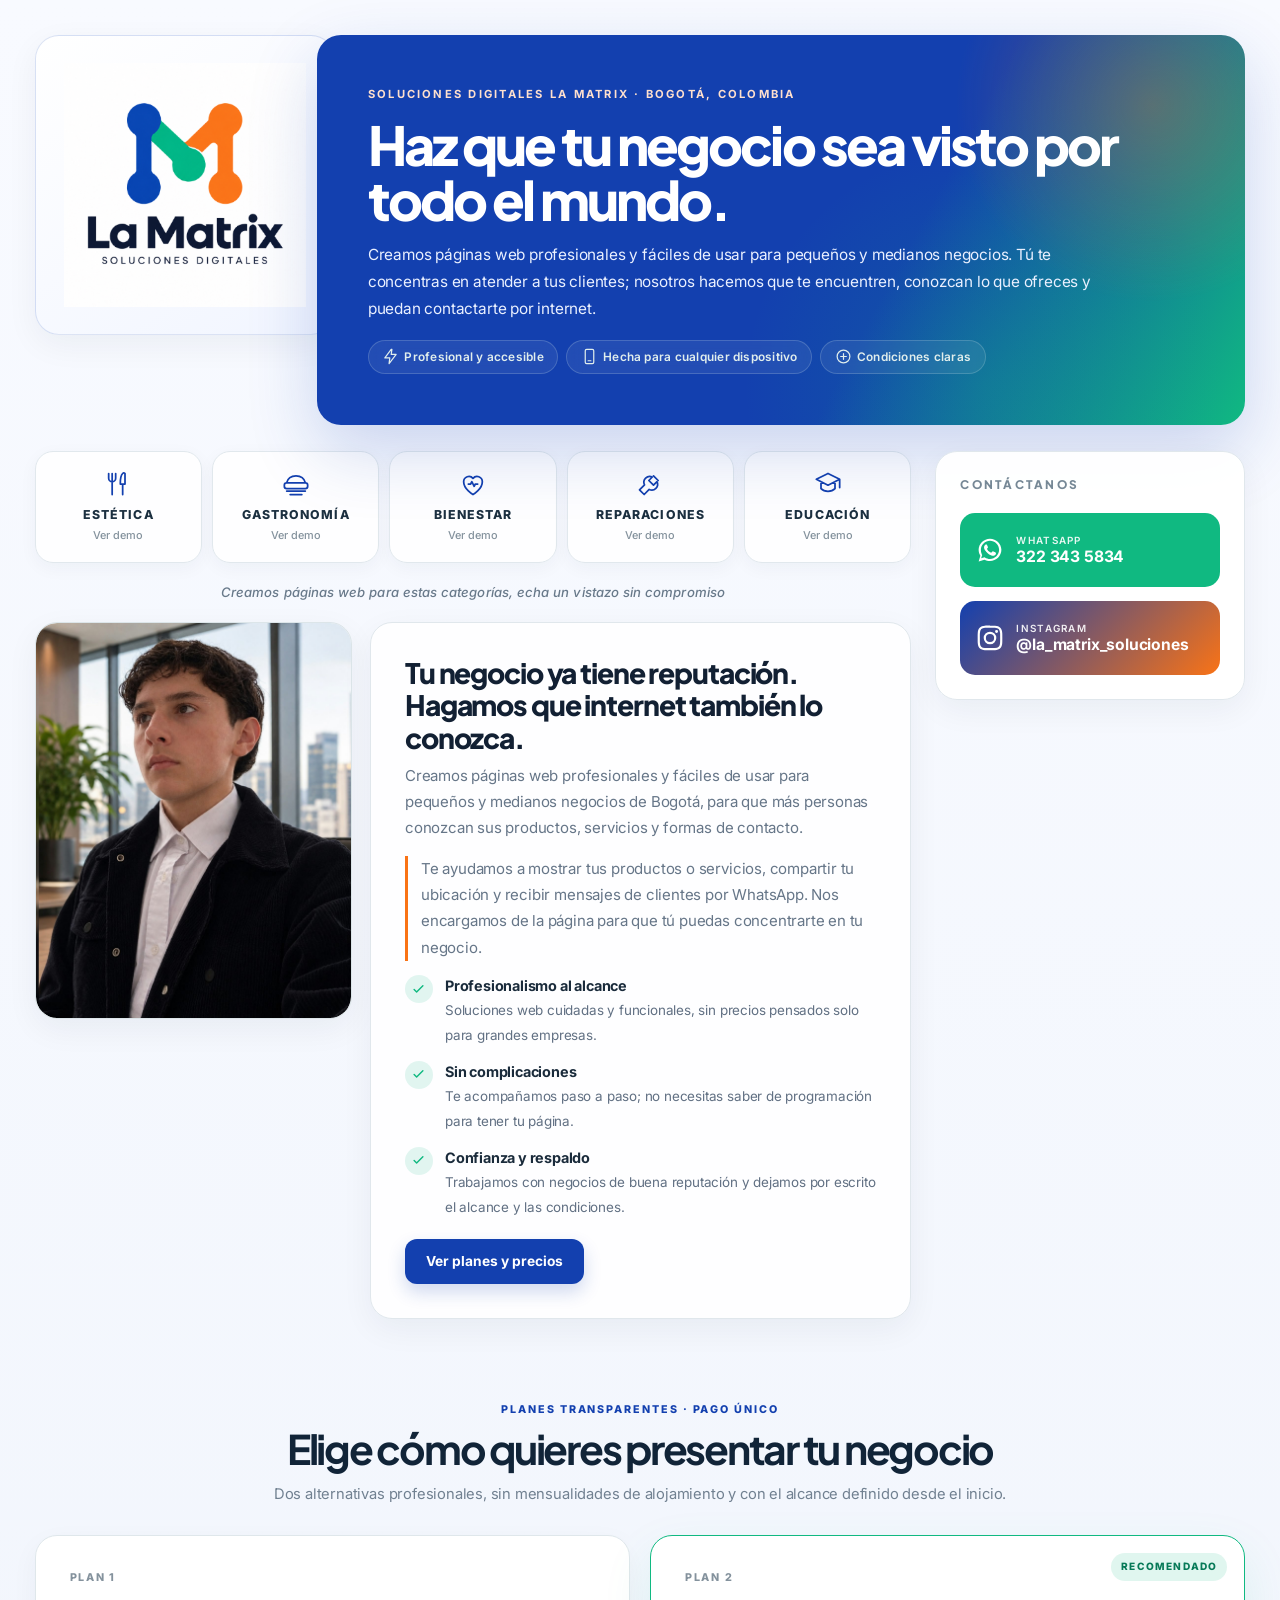
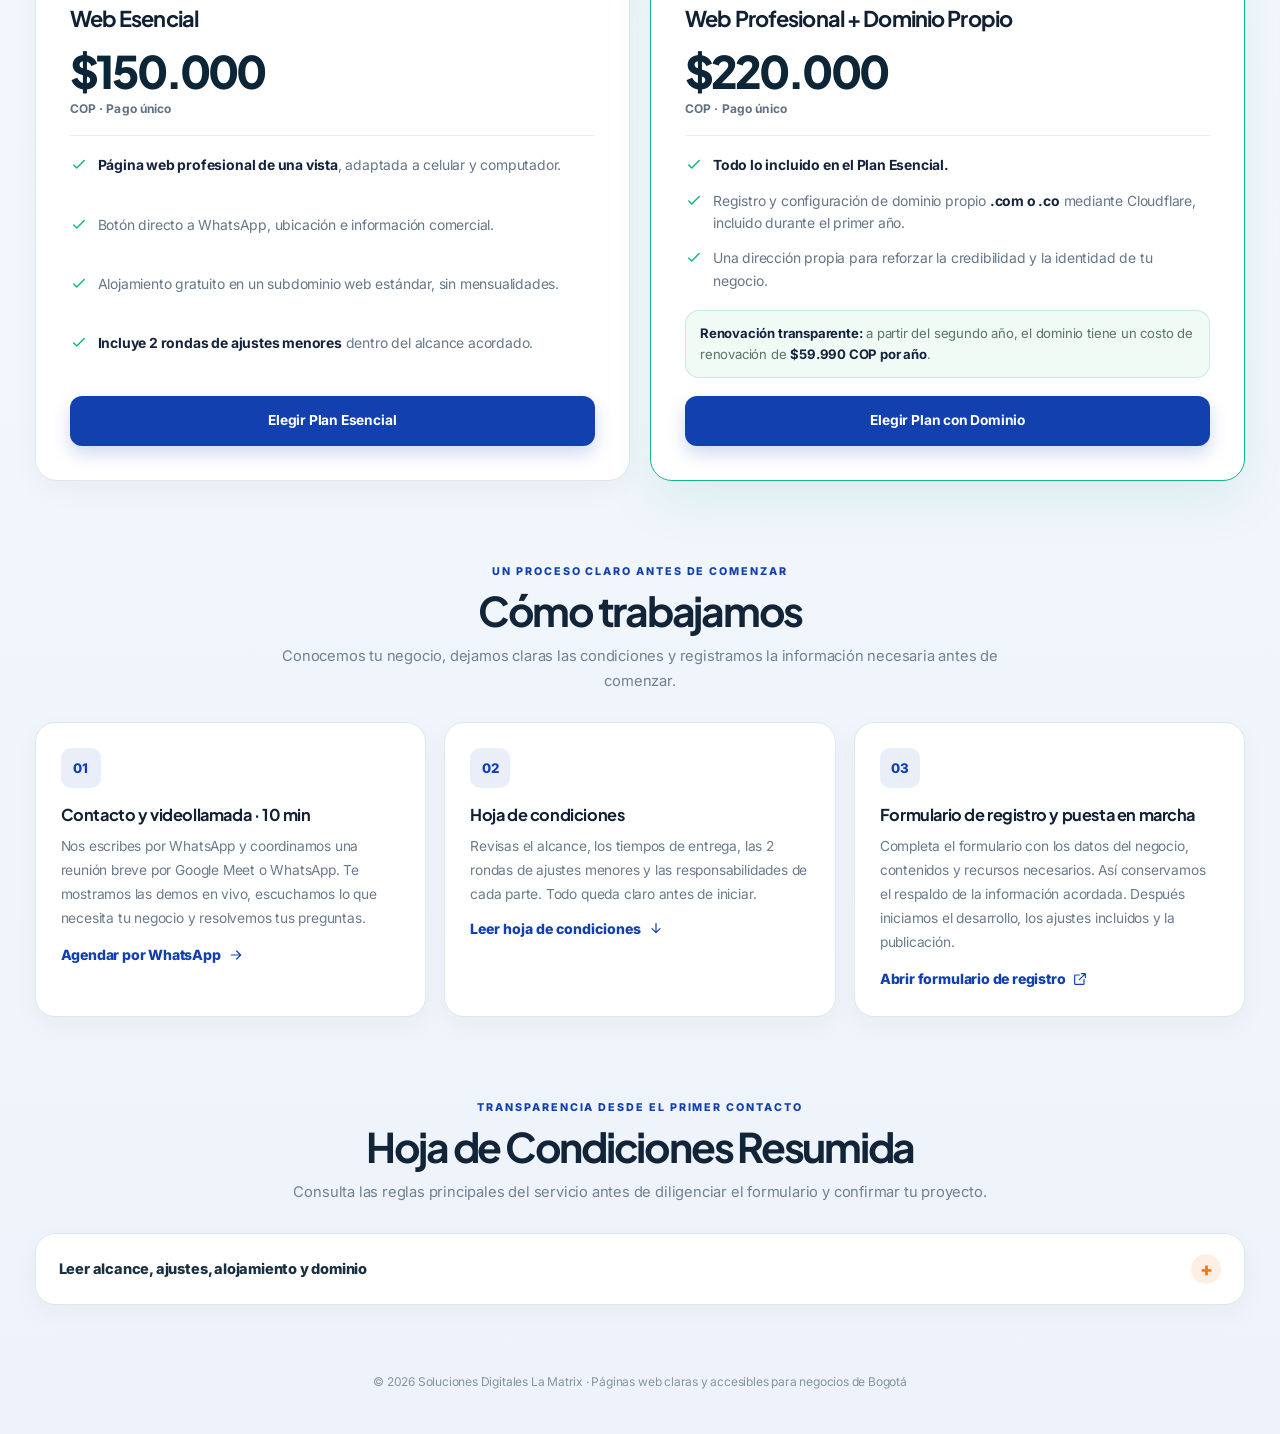
==== commit 07ac3ad6: "Update index.html" ====
--- a/index.html
+++ b/index.html
@@ -713,7 +713,7 @@
 <li><svg viewBox="0 0 24 24" aria-hidden="true"><path d="m5 12 4 4L19 6"/></svg><span>Registro y configuración de dominio propio <strong>.com o .co</strong> mediante Cloudflare, incluido durante el primer año.</span></li>
 <li><svg viewBox="0 0 24 24" aria-hidden="true"><path d="m5 12 4 4L19 6"/></svg><span>Una dirección propia para reforzar la credibilidad y la identidad de tu negocio.</span></li>
 </ul>
-<div class="plan-note"><strong>Renovación transparente:</strong> a partir del segundo año, el dominio tiene un costo de renovación de <strong>$50.000 COP por año</strong>.</div>
+<div class="plan-note"><strong>Renovación transparente:</strong> a partir del segundo año, el dominio tiene un costo de renovación de <strong>$59.990 COP por año</strong>.</div>
 <a class="btn btn-primary" data-wa data-wa-msg="Hola, quiero contratar el Plan Web Profesional + Dominio Propio por $180.000 COP, pago único. Entiendo que la renovación del dominio desde el segundo año cuesta $50.000 COP/año. Me gustaría agendar la videollamada de 10 minutos.">Elegir Plan con Dominio</a>
 </article>
 </div>
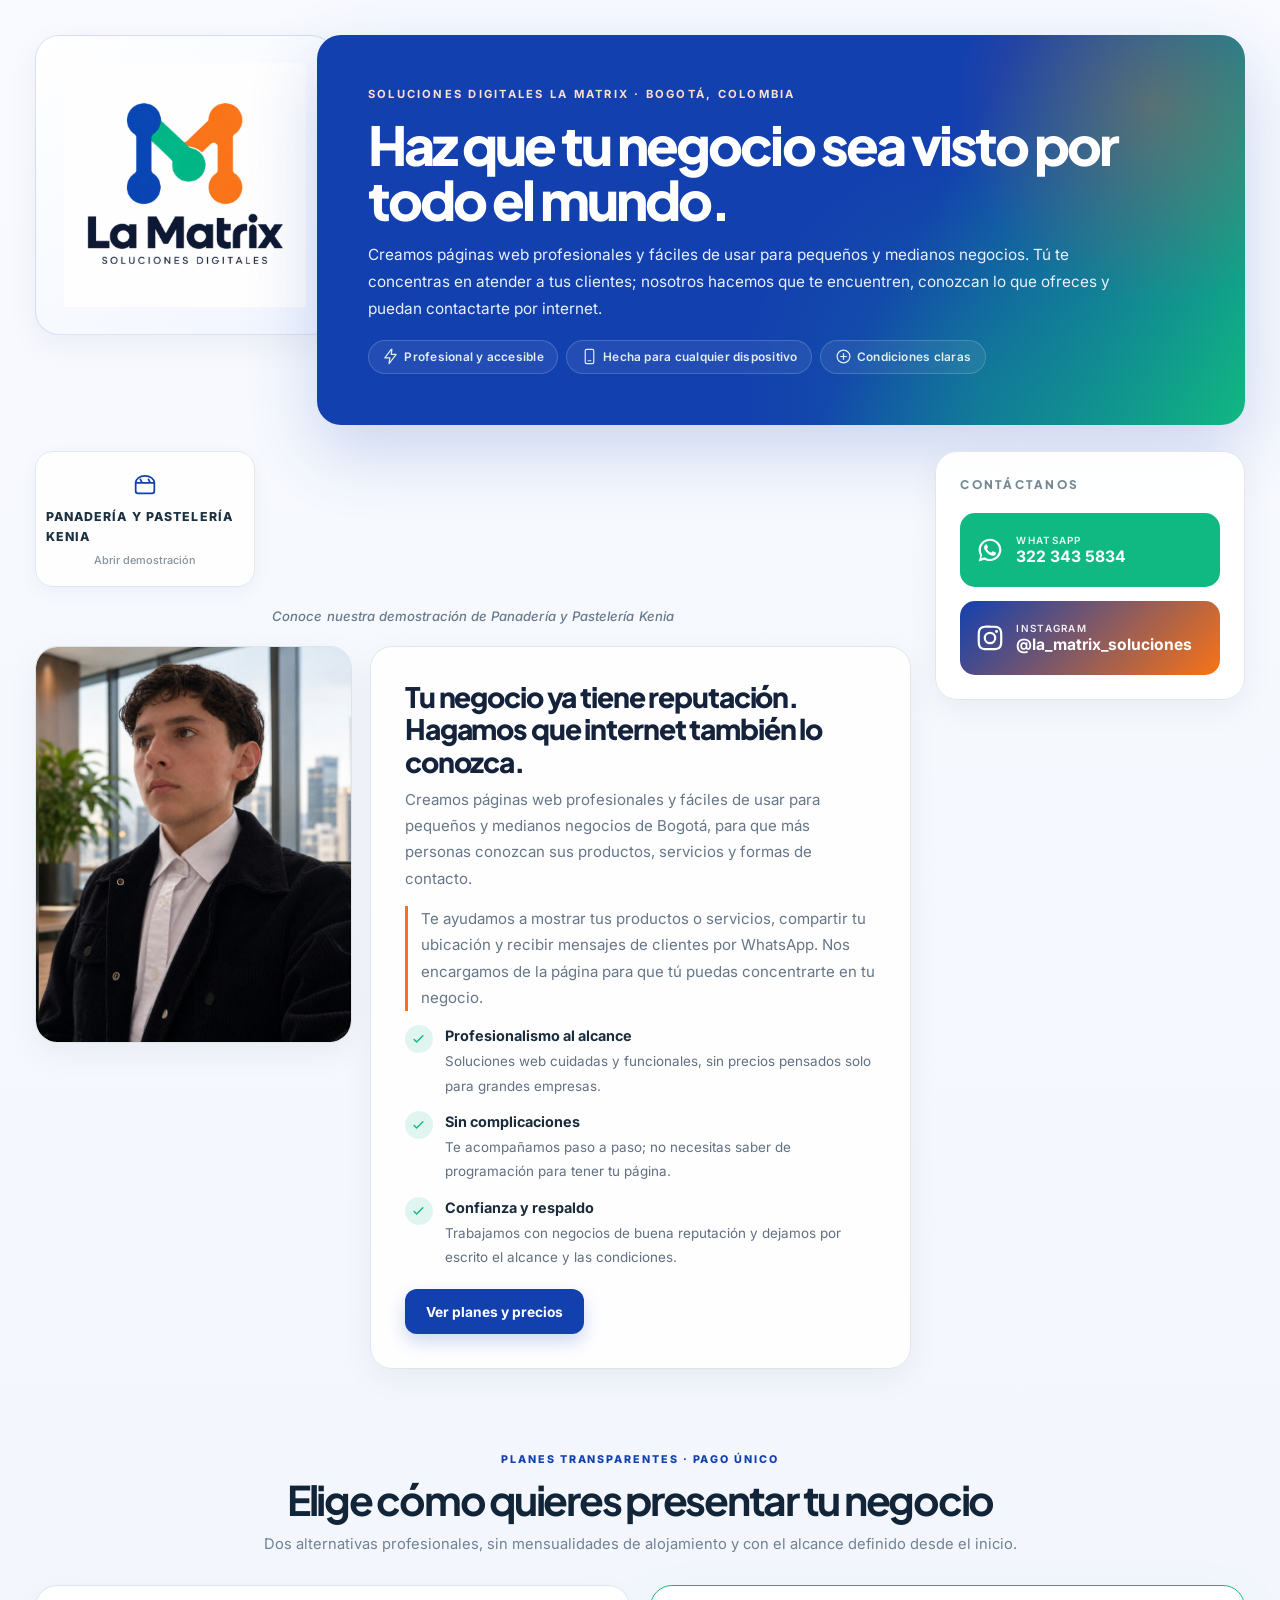
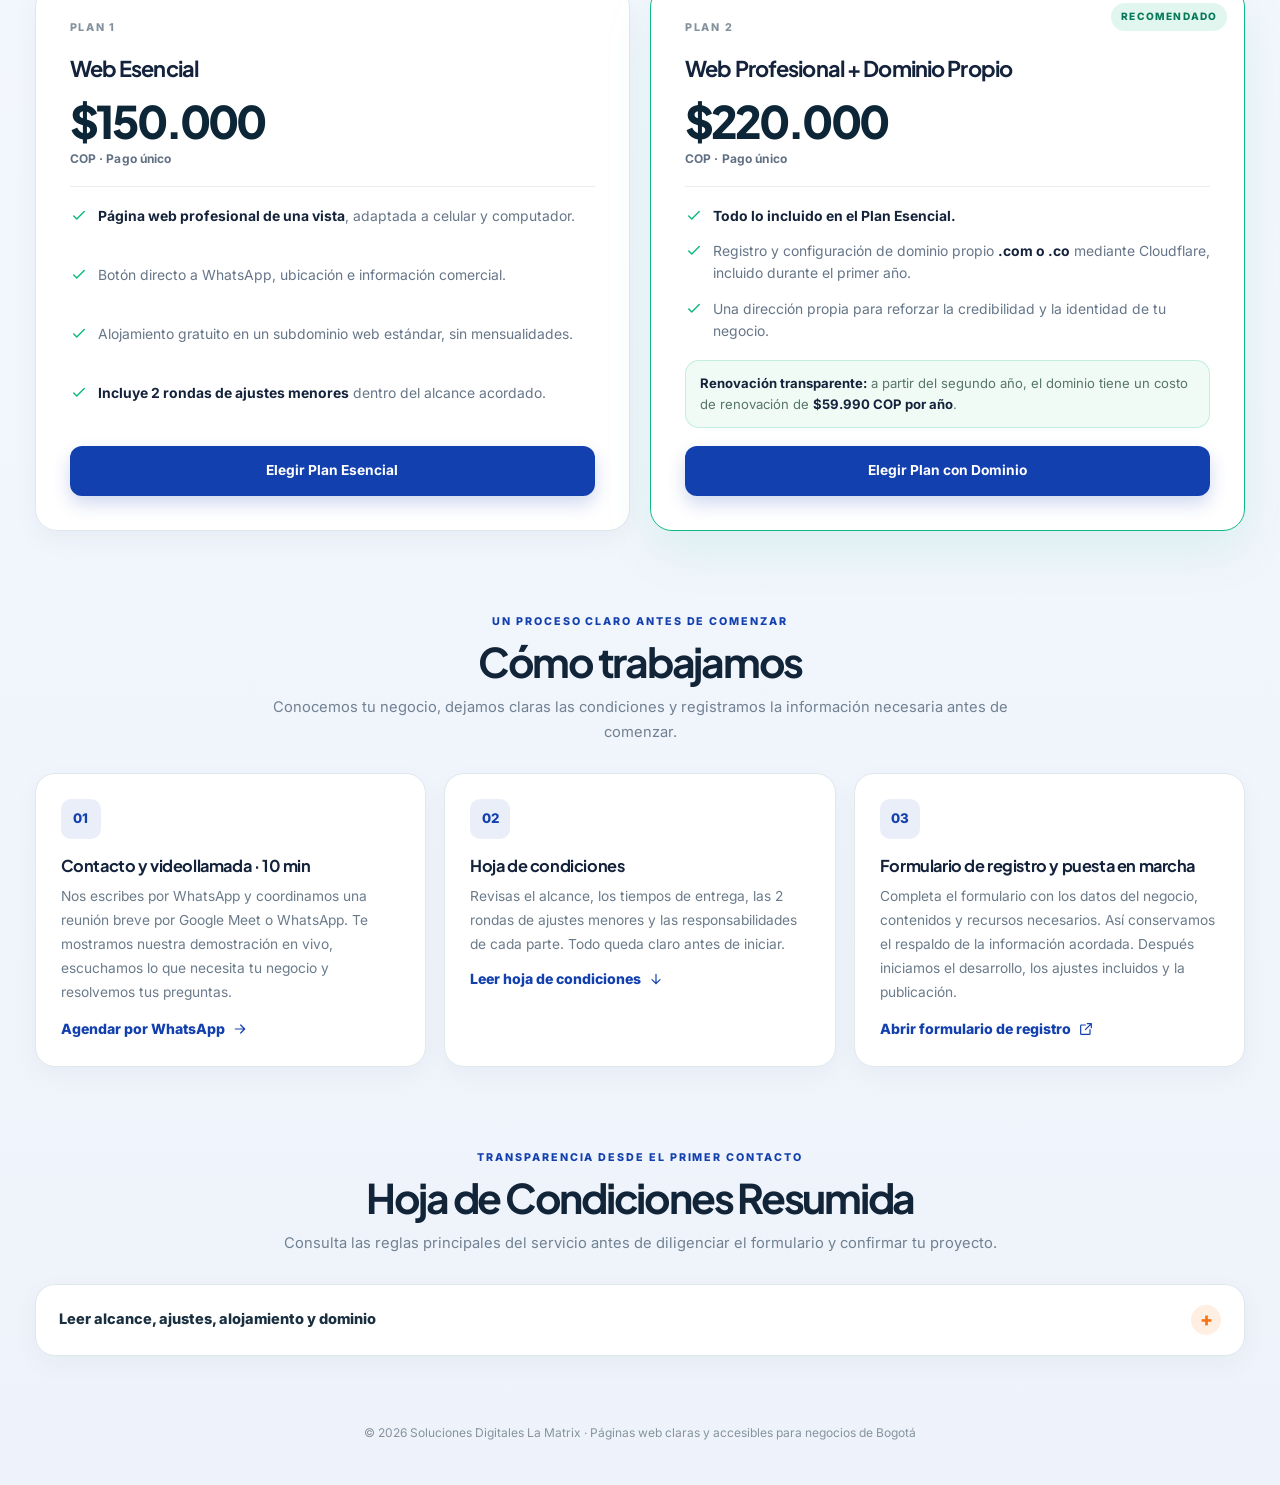
==== commit f2ed4c75: "Add files via upload" ====
--- a/index.html
+++ b/index.html
@@ -3,7 +3,7 @@
 <head>
 <meta charset="UTF-8">
 <meta name="viewport" content="width=device-width, initial-scale=1">
-<!-- EDITAR AQUÍ: título de la pestaña del navegador (el nombre de tu negocio se cambia en el bloque CONFIG del script, al final del archivo) -->
+<!-- Identidad y datos comerciales editables en el bloque CONFIG del script. -->
 <title>Soluciones Digitales La Matrix | Páginas web para negocios en Bogotá</title>
 <meta name="description" content="Páginas web profesionales y accesibles para pequeños y medianos negocios de Bogotá. Muestra tus servicios, ubicación y medios de contacto. Planes desde $125.000 COP.">
 <meta name="theme-color" content="#1340AF">
@@ -20,7 +20,6 @@
 *{box-sizing:border-box;margin:0;padding:0}
 html{scroll-behavior:smooth}
 body{font-family:'Inter',system-ui,-apple-system,'Segoe UI',Roboto,sans-serif;background:var(--bg);color:var(--ink);line-height:1.55;-webkit-font-smoothing:antialiased}
-body[data-view="demo"]{padding-top:46px}
 button{font-family:inherit;cursor:pointer;border:0}
 a{color:inherit;text-decoration:none}
 img,svg{max-width:100%}
@@ -181,152 +180,11 @@
  .about{padding:22px 18px}
 }
 
-/* =========================================================
- BARRA SUPERIOR FIJA DE LAS DEMOS
- ========================================================= */
-.demo-bar{
- position:fixed;top:0;left:0;right:0;height:46px;z-index:1000;background:#0f172a;color:#e2e8f0;
- display:flex;align-items:center;justify-content:center;gap:14px;padding:0 12px;font-size:.82rem;
- box-shadow:0 2px 10px rgba(0,0,0,.35)
-}
-.demo-bar b{color:#fff}
-.demo-bar button{background:var(--accent);color:#1f1300;font-weight:800;font-size:.78rem;padding:.4rem .9rem;border-radius:999px;white-space:nowrap;transition:transform .2s}
-.demo-bar button:hover{transform:translateX(-3px)}
-.demo-bar span{text-align:center;line-height:1.2}
-@media (max-width:560px){.demo-bar{font-size:.7rem;gap:8px}.demo-bar button{font-size:.7rem;padding:.35rem .7rem}}
-
-/* =========================================================
- ESTILOS COMPARTIDOS DE LAS DEMOS
- ========================================================= */
-.demo{background:var(--bg);color:var(--ink);min-height:100vh}
-.d-nav{position:sticky;top:46px;z-index:900;background:var(--nav-bg,var(--bg));border-bottom:1px solid var(--line);backdrop-filter:blur(8px)}
-.d-nav-in{max-width:1180px;margin:0 auto;padding:12px 20px;display:flex;align-items:center;justify-content:space-between;gap:16px;flex-wrap:wrap}
-.d-brand{font-weight:800;font-size:1.15rem;letter-spacing:-.01em;display:flex;align-items:center;gap:10px}
-.d-links{display:flex;gap:6px;flex-wrap:wrap}
-.d-links button{background:transparent;color:var(--ink);font-weight:600;font-size:.9rem;padding:.45rem .85rem;border-radius:999px;transition:background .2s}
-.d-links button:hover{background:rgba(127,127,127,.16)}
-.d-wrap{max-width:1180px;margin:0 auto;padding:0 20px}
-.d-hero{padding:70px 0 60px;background:var(--hero)}
-.d-hero .d-wrap{display:grid;grid-template-columns:1.15fr .85fr;gap:36px;align-items:center}
-.d-hero h1{font-size:clamp(2rem,5vw,3.4rem);line-height:1.05;font-weight:800;letter-spacing:-.03em;margin-bottom:14px}
-.d-hero p{font-size:1.08rem;color:var(--muted);max-width:560px;margin-bottom:24px}
-.d-hero .pill{display:inline-block;background:var(--p);color:var(--on-p);font-weight:800;font-size:.72rem;letter-spacing:.12em;text-transform:uppercase;padding:.35rem .9rem;border-radius:999px;margin-bottom:16px}
-.d-art{aspect-ratio:1/1;max-height:380px;margin-left:auto;width:100%;border-radius:28px;display:grid;place-items:center;font-size:7rem;background:var(--art);box-shadow:var(--shadow-lg)}
-.d-btns{display:flex;gap:12px;flex-wrap:wrap}
-.d-btn{background:var(--p);color:var(--on-p);font-weight:800;padding:.9rem 1.5rem;border-radius:14px;font-size:.98rem;transition:transform .2s,filter .2s;display:inline-flex;align-items:center;gap:.5rem}
-.d-btn:hover{transform:translateY(-2px);filter:brightness(1.08)}
-.d-btn.ghost{background:transparent;color:var(--ink);border:2px solid var(--ink)}
-.d-sec{padding:64px 0}
-.d-sec.alt{background:var(--alt)}
-.d-title{font-size:clamp(1.6rem,3vw,2.2rem);font-weight:800;letter-spacing:-.02em;margin-bottom:8px}
-.d-sub{color:var(--muted);margin-bottom:30px;max-width:620px}
-.d-grid{display:grid;gap:18px}
-.g2{grid-template-columns:repeat(2,1fr)}.g3{grid-template-columns:repeat(3,1fr)}.g4{grid-template-columns:repeat(4,1fr)}
-.d-card{background:var(--card);border:1px solid var(--line);border-radius:20px;padding:22px;box-shadow:var(--shadow);transition:transform .2s,box-shadow .2s}
-.d-card:hover{transform:translateY(-4px);box-shadow:var(--shadow-lg)}
-.d-card h3{font-size:1.08rem;font-weight:800;margin-bottom:6px}
-.d-card p{color:var(--muted);font-size:.93rem}
-.d-card .big{font-size:2.2rem;margin-bottom:8px;display:block}
-.d-price{display:inline-block;margin-top:10px;font-weight:800;color:var(--p)}
-.d-table{width:100%;border-collapse:collapse;background:var(--card);border-radius:20px;overflow:hidden;box-shadow:var(--shadow);border:1px solid var(--line)}
-.d-table th,.d-table td{padding:14px 18px;text-align:left;border-bottom:1px solid var(--line)}
-.d-table th{background:var(--p);color:var(--on-p);font-size:.82rem;letter-spacing:.08em;text-transform:uppercase}
-.d-table td:last-child,.d-table th:last-child{text-align:right;font-weight:800}
-.d-table tr:last-child td{border-bottom:0}
-.d-foot{background:#0b1120;color:#cbd5e1;padding:36px 0;text-align:center;font-size:.9rem}
-.d-foot b{color:#fff}
-.d-foot p{margin-top:6px;opacity:.8}
-.tabs{display:flex;gap:8px;flex-wrap:wrap;margin-bottom:22px}
-.tab{background:var(--card);border:2px solid var(--line);color:var(--ink);font-weight:700;padding:.55rem 1.1rem;border-radius:999px;font-size:.9rem;transition:all .2s}
-.tab:hover{border-color:var(--p)}
-.tab[aria-selected="true"]{background:var(--p);color:var(--on-p);border-color:var(--p)}
-.d-demo-note{font-size:.78rem;opacity:.6;margin-top:10px}
-section[id]{scroll-margin-top:110px}
-
-@media (max-width:900px){
- .g3,.g4{grid-template-columns:repeat(2,1fr)}
- .d-hero .d-wrap{grid-template-columns:1fr}
- .d-art{max-height:240px;font-size:5rem;margin:0}
- .d-sec{padding:48px 0}
-}
-@media (max-width:560px){
- .g2,.g3,.g4{grid-template-columns:1fr}
- .d-hero{padding:44px 0 40px}
- .d-table th,.d-table td{padding:12px 12px;font-size:.9rem}
- .d-links{display:none}
-}
-
-/* ---------- TEMAS ---------- */
-/* Barbería */
-.t-barber{--p:#c8a24a;--on-p:#161106;--bg:#121212;--ink:#f4efe4;--muted:#b4ad9c;--card:#1c1c1c;--line:#2e2e2e;--alt:#181818;--nav-bg:rgba(18,18,18,.92);
- --hero:radial-gradient(900px 400px at 85% 0%,rgba(200,162,74,.22),transparent 60%),#121212;--art:linear-gradient(145deg,#2a2210,#0e0e0e);--shadow:0 6px 24px rgba(0,0,0,.4);--shadow-lg:0 14px 40px rgba(0,0,0,.55)}
-.t-barber .d-btn.ghost{border-color:var(--p);color:var(--p)}
-/* Burger */
-.t-burger{--p:#e63946;--on-p:#fff;--bg:#fff8ee;--ink:#2b1b12;--muted:#7a6558;--card:#fff;--line:#f0e1cc;--alt:#ffefd5;--nav-bg:rgba(255,248,238,.94);
- --hero:linear-gradient(160deg,#fff1d6,#ffd9a8);--art:linear-gradient(145deg,#ffb703,#e63946)}
-/* Odontología */
-.t-dental{--p:#0f9d9a;--on-p:#fff;--bg:#f4fbfb;--ink:#0b2e33;--muted:#4d6c70;--card:#fff;--line:#d7ecec;--alt:#e6f6f6;--nav-bg:rgba(244,251,251,.94);
- --hero:linear-gradient(160deg,#e6f6f6,#cdeeee);--art:linear-gradient(145deg,#7fdad7,#0f9d9a)}
-/* Reparaciones */
-.t-repair{--p:#f97316;--on-p:#1a0c00;--bg:#f3f4f6;--ink:#0f2a43;--muted:#4b5b6b;--card:#fff;--line:#dfe3e8;--alt:#e7ebf0;--nav-bg:rgba(243,244,246,.94);
- --hero:linear-gradient(160deg,#0f2a43,#17476f);--art:linear-gradient(145deg,#f97316,#fbbf24)}
-.t-repair .d-hero{color:#fff}.t-repair .d-hero p{color:#cbd5e1}.t-repair .d-hero .d-btn.ghost{color:#fff;border-color:#fff}
-/* Educación */
-.t-edu{--p:#6d28d9;--on-p:#fff;--bg:#faf7ff;--ink:#1e1b3a;--muted:#5d5880;--card:#fff;--line:#e6dcfb;--alt:#f1eaff;--nav-bg:rgba(250,247,255,.94);
- --hero:linear-gradient(160deg,#f1eaff,#ddd0fb);--art:linear-gradient(145deg,#8b5cf6,#fbbf24)}
-
-/* ---------- Detalles específicos ---------- */
-.hours{display:grid;gap:10px}
-.hours div{display:flex;justify-content:space-between;gap:12px;padding:12px 16px;background:var(--card);border:1px solid var(--line);border-radius:14px}
-.hours b{color:var(--p)}
-.gal{aspect-ratio:1/1;border-radius:20px;display:flex;flex-direction:column;align-items:center;justify-content:center;gap:8px;font-weight:800;color:#fff;font-size:.95rem;text-align:center;padding:12px;transition:transform .25s;box-shadow:var(--shadow)}
-.gal:hover{transform:scale(1.04) rotate(-1deg)}
-.gal span{font-size:3rem}
-.gal.a{background:linear-gradient(145deg,#3b2f12,#8a6d23)}.gal.b{background:linear-gradient(145deg,#1d1d1d,#4a4a4a)}.gal.c{background:linear-gradient(145deg,#4a1d1d,#a33)}
-.gal.d{background:linear-gradient(145deg,#12303b,#2f7f95)}.gal.e{background:linear-gradient(145deg,#2b1b47,#6d4bd0)}.gal.f{background:linear-gradient(145deg,#1f3b1d,#4a9a46)}
-
-.menu-item{display:flex;gap:14px;align-items:center}
-.menu-item .em{flex:none;width:64px;height:64px;border-radius:16px;background:var(--alt);display:grid;place-items:center;font-size:2rem}
-.menu-item .info{flex:1;min-width:0}
-.menu-item .info h3{margin:0}
-.menu-item .info p{font-size:.85rem}
-.menu-item .buy{display:flex;flex-direction:column;align-items:flex-end;gap:6px}
-.menu-item .buy b{font-weight:800}
-.add{background:var(--p);color:var(--on-p);font-weight:800;font-size:.8rem;padding:.4rem .9rem;border-radius:999px;transition:transform .15s}
-.add:hover{transform:scale(1.07)}
-.cart-bar{position:sticky;bottom:14px;z-index:800;margin:26px auto 0;max-width:640px;background:#2b1b12;color:#fff;border-radius:20px;padding:12px 14px 12px 20px;display:flex;align-items:center;justify-content:space-between;gap:12px;box-shadow:var(--shadow-lg)}
-.cart-bar small{display:block;opacity:.75;font-size:.76rem}
-.cart-bar strong{font-size:1.1rem}
-.cart-bar .clear{background:transparent;color:#fff;opacity:.7;font-size:.78rem;text-decoration:underline;margin-right:8px}
-
-details{background:var(--card);border:1px solid var(--line);border-radius:16px;padding:16px 20px}
-details+details{margin-top:10px}
-summary{font-weight:700;cursor:pointer}
-details p{color:var(--muted);margin-top:8px;font-size:.93rem}
-.avatar{width:120px;height:120px;border-radius:50%;background:var(--art);display:grid;place-items:center;font-size:2.6rem;font-weight:800;color:#fff;box-shadow:var(--shadow-lg)}
-.profile{display:grid;grid-template-columns:auto 1fr;gap:28px;align-items:center}
-.stars{color:#f5b301;letter-spacing:2px;margin-bottom:6px}
-.who{margin-top:10px;font-weight:700;font-size:.88rem}
-.zone{background:var(--card);border:1px solid var(--line);padding:.5rem 1rem;border-radius:999px;font-weight:600;font-size:.9rem}
-.zones{display:flex;flex-wrap:wrap;gap:10px}
-.step{counter-increment:s}
-.step::before{content:counter(s);display:grid;place-items:center;width:38px;height:38px;border-radius:50%;background:var(--p);color:var(--on-p);font-weight:800;margin-bottom:10px}
-.steps{counter-reset:s}
-.urgent{background:#dc2626;color:#fff;font-weight:800;padding:.9rem 1.5rem;border-radius:14px;display:inline-flex;gap:.5rem;animation:pulse 1.8s infinite}
-@keyframes pulse{0%{box-shadow:0 0 0 0 rgba(220,38,38,.6)}70%{box-shadow:0 0 0 16px rgba(220,38,38,0)}100%{box-shadow:0 0 0 0 rgba(220,38,38,0)}}
-.form{display:grid;gap:12px;max-width:520px}
-.form label{font-weight:700;font-size:.88rem;display:grid;gap:6px}
-.form input,.form select{font:inherit;padding:.8rem 1rem;border-radius:12px;border:2px solid var(--line);background:#fff;color:#1e1b3a}
-.form input:focus,.form select:focus{border-color:var(--p);outline:0}
-.modal-info{background:var(--card);border:1px solid var(--line);border-radius:20px;padding:24px}
-@media (max-width:560px){.profile{grid-template-columns:1fr;justify-items:start}.menu-item .em{width:52px;height:52px;font-size:1.6rem}}
-
 /* ---- Aviso (toast) ---- */
 .toast{position:fixed;left:50%;bottom:26px;transform:translate(-50%,30px);background:#0f172a;color:#fff;padding:.9rem 1.3rem;border-radius:14px;box-shadow:var(--shadow-lg);z-index:2000;opacity:0;pointer-events:none;transition:all .3s;max-width:min(92vw,460px);text-align:center;font-size:.92rem;font-weight:600;border:1px solid #334155}
 .toast.show{opacity:1;transform:translate(-50%,0)}
 
-/* =========================================================
-   SISTEMA VISUAL PREMIUM — AGENCIA + CINCO DEMOSTRACIONES
+SISTEMA VISUAL PREMIUM — LANDING COMERCIAL LA MATRIX
    ========================================================= */
 body{background:linear-gradient(180deg,#f7f9fb 0%,#eef3f6 100%);color:#122033;font-family:Inter,system-ui,sans-serif;letter-spacing:-.012em}
 .wrap{max-width:1380px;padding:clamp(16px,2.7vw,38px)}
@@ -344,7 +202,8 @@
 .chip{background:rgba(255,255,255,.07);border:1px solid rgba(212,235,232,.2);color:#e1eeec;padding:.42rem .85rem;font-size:.74rem;letter-spacing:.02em;backdrop-filter:blur(8px)}
 .body{grid-template-columns:minmax(0,1fr) 310px;gap:24px}
 .left{gap:17px}
-.cats{gap:10px}
+.cats{gap:10px;grid-template-columns:minmax(0,220px)}
+.cats .cat:last-child{grid-column:auto}
 .cat{min-height:112px;background:rgba(255,255,255,.88);border:1px solid #e1e8ed;border-radius:18px;padding:18px 10px;color:#1c3040;box-shadow:0 5px 18px rgba(22,48,62,.045);font-size:.77rem;letter-spacing:.09em}
 .cat .line-icon{width:28px;height:28px;color:#078273;stroke-width:1.5}
 .cat:hover{background:#fff;border-color:#9dc9c1;box-shadow:0 16px 30px rgba(10,80,74,.1);transform:translateY(-3px)}
@@ -407,93 +266,10 @@
 .terms-list li{font-size:.85rem;line-height:1.65}
 .terms-list li::before{background:#0b8877}
 .foot{color:#86939e;font-size:.75rem;margin-top:44px}
-.demo-bar{height:52px;background:rgba(8,24,36,.96);backdrop-filter:blur(14px);font-size:.76rem;letter-spacing:.01em;box-shadow:0 8px 24px rgba(0,0,0,.16)}
-body[data-view="demo"]{padding-top:52px}
-.demo-bar button{background:transparent;color:#e8f3f1;border:1px solid rgba(215,235,229,.3);border-radius:999px;padding:.43rem .85rem;display:inline-flex;align-items:center;gap:7px;font-size:.7rem;font-weight:600;letter-spacing:.01em}
-.demo-bar button svg{width:15px;height:15px;stroke:currentColor;fill:none;stroke-width:1.8;stroke-linecap:round;stroke-linejoin:round}
-.d-nav{top:52px;border-bottom:1px solid var(--line);backdrop-filter:blur(16px)}
-.d-nav-in{max-width:1240px;padding:15px 22px}
-.d-brand{font-family:'Plus Jakarta Sans',Inter,sans-serif;font-size:1.02rem;letter-spacing:-.035em}
-.d-brand:before{content:"";width:9px;height:9px;border-radius:3px;background:var(--p);display:inline-block;box-shadow:0 0 0 5px color-mix(in srgb,var(--p) 15%,transparent)}
-.d-links button{font-size:.77rem;border-radius:9px;color:var(--muted)}
-.d-wrap{max-width:1240px}
-.d-hero{padding:clamp(58px,7vw,92px) 0 clamp(48px,6vw,78px)}
-.d-hero .d-wrap{grid-template-columns:1fr minmax(330px,.82fr);gap:clamp(32px,6vw,78px)}
-.d-hero h1{font-family:'Plus Jakarta Sans',Inter,sans-serif;font-size:clamp(2.3rem,5vw,4.15rem);letter-spacing:-.065em;line-height:1.02}
-.d-hero p{font-size:1rem;line-height:1.8;color:var(--muted);max-width:600px}
-.d-hero .pill{border-radius:6px;background:color-mix(in srgb,var(--p) 13%,transparent);font-size:.66rem;letter-spacing:.16em;padding:.45rem .75rem}
-.d-art{position:relative;display:block;overflow:hidden;aspect-ratio:4/4.4;max-height:520px;margin:0;border-radius:26px;background:var(--art);box-shadow:0 28px 66px rgba(10,20,26,.22)}
-.d-art:after{content:"";position:absolute;inset:40% 0 0;background:linear-gradient(transparent,rgba(0,0,0,.46));pointer-events:none}
-.d-art img{width:100%;height:100%;max-width:none;object-fit:cover;display:block;filter:saturate(.82)}
-.art-caption{position:absolute;z-index:2;left:22px;bottom:18px;color:#fff;font-size:.65rem;font-weight:600;letter-spacing:.15em;text-transform:uppercase}
-.d-btn{border-radius:10px;padding:.88rem 1.15rem;font-size:.84rem;letter-spacing:.005em}
-.d-btn.ghost{border-width:1px}
-.d-sec{padding:clamp(50px,6.5vw,84px) 0}
-.d-title{font-family:'Plus Jakarta Sans',Inter,sans-serif;font-size:clamp(1.8rem,3vw,2.5rem);letter-spacing:-.055em}
-.d-sub{font-size:.9rem;line-height:1.75;color:var(--muted)}
-.d-card{border-radius:18px;padding:22px;box-shadow:0 9px 28px rgba(15,35,48,.045);border:1px solid var(--line)}
-.d-card h3{font-size:1rem;letter-spacing:-.025em}
-.d-card p{font-size:.85rem;line-height:1.7}
-.d-price{font-size:.9rem}
-.d-table{border-radius:16px}
-.d-table th{font-size:.69rem;letter-spacing:.14em}
-.d-table td{font-size:.88rem}
-.d-foot{padding:36px 0;background:#0a1b27;color:#9fb1bc;font-size:.78rem;letter-spacing:.02em}
-.d-foot b{font-family:'Plus Jakarta Sans',Inter,sans-serif;color:#edf6f3;letter-spacing:-.02em}
-.d-photo-band{padding:0 0 clamp(48px,6vw,72px);background:var(--bg)}
-.photo-grid{display:grid;grid-template-columns:repeat(3,minmax(0,1fr));gap:16px}
-.editorial-photo{position:relative;overflow:hidden;aspect-ratio:16/10;border-radius:17px;margin:0;background:var(--alt);box-shadow:var(--shadow)}
-.editorial-photo img{width:100%;height:100%;object-fit:cover;display:block;transition:transform .55s ease}
-.editorial-photo:hover img{transform:scale(1.045)}
-.editorial-photo:after{content:"";position:absolute;inset:45% 0 0;background:linear-gradient(transparent,rgba(0,0,0,.55))}
-.editorial-photo figcaption{position:absolute;z-index:1;left:16px;bottom:13px;color:white;font-size:.74rem;font-weight:600;letter-spacing:.01em}
-.gal{position:relative;display:block;overflow:hidden;aspect-ratio:4/5;border-radius:17px;padding:0;box-shadow:var(--shadow);color:#fff}
-.gal img{width:100%;height:100%;object-fit:cover;display:block;transition:transform .5s ease}
-.gal:hover{transform:translateY(-2px)}
-.gal:hover img{transform:scale(1.05)}
-.gal:after{content:"";position:absolute;inset:45% 0 0;background:linear-gradient(transparent,rgba(0,0,0,.64))}
-.gal figcaption{position:absolute;z-index:1;bottom:15px;left:15px;right:12px;font-size:.79rem;letter-spacing:.02em;text-align:left}
-.menu-item{align-items:stretch;gap:13px}
-.menu-item .em{flex:none;width:100px;height:94px;border-radius:12px;background:var(--alt);overflow:hidden}
-.menu-item .em img{width:100%;height:100%;object-fit:cover;display:block}
-.menu-item .info{align-self:center}
-.menu-item .info h3{font-size:.93rem}
-.menu-item .info p{font-size:.79rem;line-height:1.55}
-.menu-item .buy{justify-content:center}
-.add{background:var(--p);border-radius:8px;padding:.45rem .72rem;font-size:.72rem}
-.cart-bar{border:1px solid rgba(255,255,255,.12);border-radius:15px;bottom:18px;padding:13px 16px;background:#162b35;box-shadow:0 18px 44px rgba(8,20,27,.24)}
-.cart-bar .d-btn{background:#e7b967;color:#241a0a}
-.d-card .big{width:44px;height:44px;display:grid;place-items:center;border-radius:12px;background:color-mix(in srgb,var(--p) 10%,var(--card));color:var(--p);margin-bottom:15px}
-.d-card .big svg{width:22px;height:22px;stroke:currentColor;fill:none;stroke-width:1.5;stroke-linecap:round;stroke-linejoin:round}
-.avatar{overflow:hidden;border:4px solid var(--card);background:var(--alt)}
-.avatar img{width:100%;height:100%;object-fit:cover;display:block}
-.zone{border-radius:8px;background:var(--card);font-size:.8rem;padding:.6rem .85rem}
-.urgent{border-radius:9px;letter-spacing:.015em;font-size:.82rem}
-.form input,.form select{border:1px solid var(--line);border-radius:9px;padding:.86rem 1rem;font-size:.9rem}
-.form label{font-size:.82rem}
-.tabs{gap:7px}
-.tab{border:1px solid var(--line);border-radius:9px;padding:.58rem .9rem;font-size:.79rem}
-.tab[aria-selected="true"]{background:var(--p);color:var(--on-p)}
-.toast{border-radius:12px;font-size:.84rem}
-/* Sector-specific art direction */
-.t-barber .d-hero{background:#11110f}.t-barber .d-hero p{color:#bbb5a9}.t-barber .d-hero h1{color:#f7f1e7}
-.t-barber .d-hero .pill{color:#d6bc78}.t-barber .d-title{color:var(--ink)}
-.t-burger .d-hero{background:linear-gradient(140deg,#fff7eb,#f7e5ca)}.t-burger .d-hero h1{color:#2a1a11}
-.t-dental .d-hero{background:linear-gradient(140deg,#f2fbfa,#dff2ef)}.t-dental .d-hero h1{color:#12343a}
-.t-repair .d-hero{background:linear-gradient(125deg,#0a2136,#153e58)}
-.t-repair .d-hero h1{color:#f3f7fa}.t-repair .d-hero p{color:#c4d1d9}
-.t-edu .d-hero{background:linear-gradient(140deg,#f5f2fb,#e8e2f6)}.t-edu .d-hero h1{color:#24203d}
-@media(max-width:1050px){.body{grid-template-columns:1fr}.right{position:static}.side-grid{grid-template-columns:repeat(2,minmax(0,1fr))}}
-@media(max-width:900px){.top{grid-template-columns:170px minmax(0,1fr)}.logo-slot{min-height:210px}.d-hero .d-wrap{grid-template-columns:1fr minmax(260px,.8fr)}.d-art{max-height:380px}.d-hero{padding:56px 0}.d-hero h1{font-size:clamp(2.2rem,5.4vw,3.3rem)}}
-@media(max-width:680px){.top{grid-template-columns:1fr}.logo-slot{aspect-ratio:16/5;min-height:110px;max-height:150px}.logo-slot img{padding:15px}.banner{min-height:300px}.body{grid-template-columns:1fr}.lower{grid-template-columns:1fr}.photo-slot{aspect-ratio:16/9;min-height:0}.right{padding:20px}.plan-grid,.process-grid{grid-template-columns:1fr}.photo-grid{grid-template-columns:1fr 1fr}.photo-grid .editorial-photo:last-child{display:none}.d-hero .d-wrap{grid-template-columns:1fr}.d-art{aspect-ratio:16/10;max-height:330px}.d-hero{padding:48px 0 42px}.d-hero h1{font-size:clamp(2.2rem,10vw,3.15rem)}.d-sec{padding:48px 0}.d-nav-in{padding:12px 16px}.d-links{display:none}.menu-item .em{width:82px;height:82px}.menu-item .buy{align-items:flex-end}.d-photo-band{padding-bottom:42px}}
-@media(max-width:420px){.cats{grid-template-columns:repeat(2,minmax(0,1fr))}.cat{min-height:100px}.side-grid{grid-template-columns:1fr}.photo-grid{grid-template-columns:1fr}.photo-grid .editorial-photo:nth-child(n+2){display:none}.menu-item{gap:10px;padding:14px}.menu-item .em{width:68px;height:74px}.menu-item .info p{font-size:.73rem}.menu-item .buy b{font-size:.84rem}.menu-item .add{font-size:.67rem;padding:.4rem .55rem}.cart-bar{gap:8px;padding:11px}.cart-bar .d-btn{font-size:.72rem;padding:.7rem .8rem}}
-@media(prefers-reduced-motion:reduce){.editorial-photo img,.gal img{transition:none}}
-
-
 /* =========================================================
    IDENTIDAD CORPORATIVA — SOLUCIONES DIGITALES LA MATRIX
    La marca de la agencia usa exclusivamente azul, verde y naranja.
-   Las demos mantienen su propia dirección visual sectorial.
+   La demostración externa conserva su identidad visual independiente.
    ========================================================= */
 :root{
   --matrix-blue:#1340AF;
@@ -516,7 +292,7 @@
   --font-body:'Inter',system-ui,-apple-system,'Segoe UI',Roboto,sans-serif;
 }
 body{font-family:var(--font-body);background:linear-gradient(180deg,#f8faff 0%,#eef3fb 100%)}
-h1,h2,h3,h4,.d-brand,.plan-price{font-family:var(--font-heading)}
+h1,h2,h3,h4,.plan-price{font-family:var(--font-heading)}
 .banner{
   background:linear-gradient(118deg,#1340AF 0%,#1340AF 62%,#10B981 100%);
   box-shadow:0 26px 70px rgba(19,64,175,.20)
@@ -560,13 +336,10 @@
 .terms-list li::before{background:var(--matrix-orange)}
 .btn-outline{color:var(--matrix-blue);border-color:rgba(19,64,175,.28)}
 .btn-outline:hover{background:rgba(19,64,175,.05)}
-.demo-bar button{border-color:rgba(255,255,255,.3);color:#fff}
-.demo-bar button:hover{border-color:var(--matrix-orange);color:#FFE0CE}
-.demo-bar b{color:#fff}
 @media(max-width:680px){.logo-slot{width:min(100%,170px);height:auto;aspect-ratio:1;min-height:0;max-height:none;margin:0 auto}.logo-slot img{padding:6px;max-height:none}.logo-placeholder{font-size:.72rem}}
 
 
-/* Ajustes finales de estabilidad para tablets y móviles */
+/* Ajustes de estabilidad para tablets y móviles */
 @media (min-width:681px) and (max-width:900px){
   .wrap{padding:18px}
   .top{grid-template-columns:minmax(145px,190px) minmax(0,1fr);gap:16px}
@@ -575,40 +348,16 @@
   .body{grid-template-columns:minmax(0,1fr)}
   .right{position:static}
   .side-grid{grid-template-columns:repeat(2,minmax(0,1fr))}
-  .d-hero .d-wrap{grid-template-columns:minmax(0,1fr) minmax(230px,.8fr);gap:24px}
-  .d-art{max-height:340px}
-  .d-links{display:flex}
-  .d-nav-in{gap:10px}
 }
 @media(max-width:680px){
   .wrap{padding:14px}
-  .cats{grid-template-columns:repeat(2,minmax(0,1fr))}
-  .cats .cat:last-child{grid-column:1/-1}
+  .cats{grid-template-columns:minmax(0,220px)}
+  .cats .cat:last-child{grid-column:auto}
   .side-grid{grid-template-columns:1fr}
-  .d-links{display:none}
-  #menuList{grid-template-columns:minmax(0,1fr)}
-  .menu-item{min-width:0}
-  .menu-item .info{min-width:0}
-  .cart-bar{flex-wrap:wrap}
-}
-@media(max-width:380px){
-  .menu-item .em{width:58px;height:66px}
-  .menu-item .buy{min-width:70px}
-  .menu-item .buy b{font-size:.78rem}
-  .menu-item .add{white-space:nowrap}
-  .cart-bar>div:last-child{width:100%;justify-content:space-between}
-}
-
+}
 </style>
 </head>
-<body data-view="home">
-<!-- =========================================================
- BARRA SUPERIOR DE LAS DEMOS (aparece solo al ver una demo)
- ========================================================= -->
-<div class="demo-bar" id="demoBar" hidden>
-<span>Demostración desarrollada por <b data-biz>Soluciones Digitales La Matrix</b></span>
-<button type="button" id="backBtn">← Volver a la página principal</button>
-</div>
+<body>
 <!-- =========================================================
  PANTALLA PRINCIPAL
  ========================================================= -->
@@ -635,14 +384,13 @@
 <main class="body">
 <!-- ----- COLUMNA IZQUIERDA (70%) ----- -->
 <section class="left" aria-label="Portafolio y presentación">
-<nav class="cats" aria-label="Categorías de demostración">
-<button class="cat" type="button" data-go="estetica"><svg class="line-icon" viewBox="0 0 24 24" aria-hidden="true"><path d="M7 3v6M4 3v4a3 3 0 0 0 6 0V3M7 10v11M16 3c-2 2-2 5-2 8v1h4V3c0 0-1-1-2 0zM16 12v9"/></svg>ESTÉTICA<small>Ver demo</small></button>
-<button class="cat" type="button" data-go="gastronomia"><svg class="line-icon" viewBox="0 0 24 24" aria-hidden="true"><path d="M4 11h16a2 2 0 0 1 2 2v1a2 2 0 0 1-2 2H4a2 2 0 0 1-2-2v-1a2 2 0 0 1 2-2zM4 11c1-4 4-6 8-6s7 2 8 6M4 18h16M7 21h10"/></svg>GASTRONOMÍA<small>Ver demo</small></button>
-<button class="cat" type="button" data-go="bienestar"><svg class="line-icon" viewBox="0 0 24 24" aria-hidden="true"><path d="M12 21s-8-4.6-8-11a4.5 4.5 0 0 1 8-2.8A4.5 4.5 0 0 1 20 10c0 6.4-8 11-8 11z"/><path d="M8 12h2l1-2 2 4 1-2h2"/></svg>BIENESTAR<small>Ver demo</small></button>
-<button class="cat" type="button" data-go="reparaciones"><svg class="line-icon" viewBox="0 0 24 24" aria-hidden="true"><path d="M14 6a5 5 0 0 0-6.7 6.7L3 17l4 4 4.3-4.3A5 5 0 0 0 18 10l-3 3-4-4 3-3z"/><path d="m15 5 4 4"/></svg>REPARACIONES<small>Ver demo</small></button>
-<button class="cat" type="button" data-go="educacion"><svg class="line-icon" viewBox="0 0 24 24" aria-hidden="true"><path d="m2 8 10-5 10 5-10 5L2 8zM6 10v6c3 3 9 3 12 0v-6M22 8v7"/></svg>EDUCACIÓN<small>Ver demo</small></button>
+<nav class="cats" aria-label="Demostración disponible">
+<a class="cat" href="kenia/index.html" aria-label="Abrir demostración de Panadería y Pastelería Kenia">
+<svg class="line-icon" viewBox="0 0 24 24" aria-hidden="true"><path d="M4 11c0-3.3 3.6-6 8-6s8 2.7 8 6v7a2 2 0 0 1-2 2H6a2 2 0 0 1-2-2z"/><path d="M4 11h16M8 8l1 2m6-2 1 2"/></svg>
+PANADERÍA Y PASTELERÍA KENIA<small>Abrir demostración</small>
+</a>
 </nav>
-<p class="guide"><em>Creamos páginas web para estas categorías, echa un vistazo sin compromiso</em></p>
+<p class="guide"><em>Conoce nuestra demostración de Panadería y Pastelería Kenia</em></p>
 <div class="lower">
 <!-- EDITAR AQUÍ: FOTO DEL EQUIPO (35%).
  Reemplaza el texto por: <img src="equipo.jpg" alt="Nuestro equipo">
@@ -729,8 +477,8 @@
 <article class="process-card">
 <span class="process-number">01</span>
 <h3>Contacto y videollamada · 10 min</h3>
-<p>Nos escribes por WhatsApp y coordinamos una reunión breve por Google Meet o WhatsApp. Te mostramos las demos en vivo, escuchamos lo que necesita tu negocio y resolvemos tus preguntas.</p>
-<a class="inline-link" data-wa data-wa-msg="Hola, quisiera agendar una videollamada de 10 minutos para conocer las demostraciones y los planes de páginas web.">Agendar por WhatsApp <svg viewBox="0 0 24 24" aria-hidden="true"><path d="M5 12h14M13 6l6 6-6 6"/></svg></a>
+<p>Nos escribes por WhatsApp y coordinamos una reunión breve por Google Meet o WhatsApp. Te mostramos nuestra demostración en vivo, escuchamos lo que necesita tu negocio y resolvemos tus preguntas.</p>
+<a class="inline-link" data-wa data-wa-msg="Hola, quisiera agendar una videollamada de 10 minutos para conocer nuestra demostración y los planes de páginas web.">Agendar por WhatsApp <svg viewBox="0 0 24 24" aria-hidden="true"><path d="M5 12h14M13 6l6 6-6 6"/></svg></a>
 </article>
 <article class="process-card">
 <span class="process-number">02</span>
@@ -768,325 +516,13 @@
 <p class="foot">© <span id="year"></span>
 <span data-biz>Soluciones Digitales La Matrix</span> · Páginas web claras y accesibles para negocios de Bogotá</p>
 </div>
-<!-- =========================================================
- DEMO 1 — ESTÉTICA: Barbería & Studio "El Patrón"
- ========================================================= -->
-<div class="demo t-barber" id="demo-estetica" hidden>
-<div class="d-nav"><div class="d-nav-in">
-<div class="d-brand">El Patrón <span style="color:var(--p);font-weight:600;font-size:.8rem">Barbería & Studio</span></div>
-<div class="d-links">
-<button data-scroll="est-estilos">Estilos</button><button data-scroll="est-precios">Precios</button><button data-scroll="est-horarios">Horarios</button>
-</div>
-<button class="d-btn" data-toast="En tu página real, este botón abre WhatsApp para agendar la cita ">Agendar cita</button>
-</div></div>
-<section class="d-hero"><div class="d-wrap">
-<div>
-<span class="pill">Barbería · Bogotá, D.C.</span>
-<h1>Tu mejor versión empieza con un buen corte.</h1>
-<p>Cortes clásicos, degradados y arreglo de barba con atención de primera. Agenda tu cita en un minuto y llega sin esperar.</p>
-<div class="d-btns">
-<button class="d-btn" data-toast="En tu página real, este botón abre WhatsApp para agendar la cita "> Agendar por WhatsApp</button>
-<button class="d-btn ghost" data-scroll="est-precios">Ver precios</button>
-</div>
-</div>
-<div class="d-art" aria-hidden="true"><img src="https://images.unsplash.com/photo-1503951914875-452162b0f3f1?auto=format&fit=crop&w=1200&q=88" alt="Interior de barbería contemporánea" loading="lazy"><span class="art-caption">Experiencia digital para tu negocio</span></div>
-</div></section>
-<section class="d-sec alt" id="est-estilos"><div class="d-wrap">
-<h2 class="d-title">Galería de estilos</h2>
-<p class="d-sub">Algunos de los estilos favoritos de nuestros clientes. Trae tu referencia y la hacemos realidad.</p>
-<div class="d-grid g3">
-<figure class="gal a"><img src="https://images.unsplash.com/photo-1621605815971-fbc98d665033?auto=format&fit=crop&w=900&q=86" alt="Corte clásico" loading="lazy"><figcaption>Corte clásico</figcaption></figure>
-<figure class="gal b"><img src="https://images.unsplash.com/photo-1599351431202-1e0f0137899a?auto=format&fit=crop&w=900&q=86" alt="Fade / Degradado" loading="lazy"><figcaption>Fade / Degradado</figcaption></figure>
-<figure class="gal c"><img src="https://images.unsplash.com/photo-1503951914875-452162b0f3f1?auto=format&fit=crop&w=900&q=86" alt="Barba perfilada" loading="lazy"><figcaption>Barba perfilada</figcaption></figure>
-<figure class="gal d"><img src="https://images.unsplash.com/photo-1622286342621-4bd786c2447c?auto=format&fit=crop&w=900&q=86" alt="Detalle y precisión" loading="lazy"><figcaption>Diseño y líneas</figcaption></figure>
-<figure class="gal e"><img src="https://images.unsplash.com/photo-1517832606299-7ae9b720a186?auto=format&fit=crop&w=900&q=86" alt="Estilo personal" loading="lazy"><figcaption>Corte + Barba</figcaption></figure>
-<figure class="gal f"><img src="https://images.unsplash.com/photo-1747830280502-f33d7305a714?auto=format&fit=crop&w=900&q=88" alt="Barbero realizando un arreglo de precisión para cuidado masculino" loading="lazy"><figcaption>Detalle y cuidado masculino</figcaption></figure>
-</div>
-</div></section>
-<section class="d-sec" id="est-precios"><div class="d-wrap">
-<h2 class="d-title">Precios claros</h2>
-<p class="d-sub">Sin sorpresas. Todos los precios en pesos colombianos (COP).</p>
-<table class="d-table">
-<thead><tr><th>Servicio</th><th>Precio</th></tr></thead>
-<tbody>
-<tr><td>Corte clásico</td><td>$25.000</td></tr>
-<tr><td>Fade / Degradado</td><td>$30.000</td></tr>
-<tr><td>Arreglo de barba</td><td>$18.000</td></tr>
-<tr><td>Combo corte + barba</td><td>$42.000</td></tr>
-<tr><td>Diseño / líneas</td><td>$35.000</td></tr>
-<tr><td>Perfilado de cejas</td><td>$8.000</td></tr>
-<tr><td>Tinte / Platinado</td><td>$60.000</td></tr>
-</tbody>
-</table>
-</div></section>
-<section class="d-sec alt" id="est-horarios"><div class="d-wrap d-grid g2" style="align-items:start">
-<div>
-<h2 class="d-title">Horarios</h2>
-<p class="d-sub">Atendemos con cita y también por orden de llegada.</p>
-<div class="hours">
-<div><span>Lunes a viernes</span><b>9:00 a.m. – 8:00 p.m.</b></div>
-<div><span>Sábados</span><b>9:00 a.m. – 8:00 p.m.</b></div>
-<div><span>Domingos y festivos</span><b>10:00 a.m. – 4:00 p.m.</b></div>
-</div>
-</div>
-<div class="modal-info">
-<h3 style="margin-bottom:6px"> Encuéntranos</h3>
-<p style="color:var(--muted);margin-bottom:16px">Chapinero, Bogotá, D.C.<br>Tel: 300 000 0000</p>
-<button class="d-btn" data-toast="En tu página real, este botón abre WhatsApp para agendar la cita "> Agendar mi cita</button>
-</div>
-</div></section>
-<footer class="d-foot"><div class="d-wrap"><b>Barbería & Studio "El Patrón"</b><p>Sitio de demostración · Negocio y datos ficticios</p></div></footer>
-</div>
-<!-- =========================================================
- DEMO 2 — GASTRONOMÍA: Burger House "La Esquina"
- ========================================================= -->
-<div class="demo t-burger" id="demo-gastronomia" hidden>
-<div class="d-nav"><div class="d-nav-in">
-<div class="d-brand">Burger House <span style="color:var(--p)">La Esquina</span></div>
-<div class="d-links">
-<button data-scroll="gas-menu">Menú</button><button data-scroll="gas-info">Domicilios</button>
-</div>
-<button class="d-btn" data-scroll="gas-menu">Pedir ahora</button>
-</div></div>
-<section class="d-hero"><div class="d-wrap">
-<div>
-<span class="pill">Domicilios · Bogotá, D.C.</span>
-<h1>Hamburguesas que se piden dos veces.</h1>
-<p>Carne jugosa, ingredientes frescos y combos pensados para compartir. Arma tu pedido aquí y te lo llevamos caliente hasta tu puerta.</p>
-<div class="d-btns">
-<button class="d-btn" data-scroll="gas-menu"> Pedir domicilio</button>
-<button class="d-btn ghost" data-scroll="gas-info">Zonas y tiempos</button>
-</div>
-</div>
-<div class="d-art" aria-hidden="true"><img src="https://images.unsplash.com/photo-1568901346375-23c9450c58cd?auto=format&fit=crop&w=1200&q=88" alt="Hamburguesa artesanal servida en restaurante" loading="lazy"><span class="art-caption">Experiencia digital para tu negocio</span></div>
-</div></section>
-<section class="d-photo-band" aria-label="Galería fotográfica"><div class="d-wrap photo-grid"><figure class="editorial-photo"><img src="https://images.unsplash.com/photo-1550547660-d9450f859349?auto=format&fit=crop&w=1000&q=86" alt="Hamburguesa artesanal con ingredientes frescos" loading="lazy"><figcaption>Hamburguesa artesanal con ingredientes frescos</figcaption></figure><figure class="editorial-photo"><img src="https://images.unsplash.com/photo-1571091718767-18b5b1457add?auto=format&fit=crop&w=1000&q=86" alt="Hamburguesa y papas para compartir" loading="lazy"><figcaption>Hamburguesa y papas para compartir</figcaption></figure><figure class="editorial-photo"><img src="https://images.unsplash.com/photo-1555396273-367ea4eb4db5?auto=format&fit=crop&w=1000&q=86" alt="Interior de restaurante contemporáneo" loading="lazy"><figcaption>Interior de restaurante contemporáneo</figcaption></figure></div></section>
-<section class="d-sec" id="gas-menu"><div class="d-wrap">
-<h2 class="d-title">Menú digital</h2>
-<p class="d-sub">Toca “Agregar” para armar tu pedido. Precios en COP.</p>
-<div class="tabs" id="menuTabs" role="tablist" aria-label="Categorías del menú"></div>
-<div class="d-grid g2" id="menuList"></div>
-<div class="cart-bar" id="cartBar" hidden>
-<div><small id="cartCount">0 productos</small><strong id="cartTotal">$0</strong></div>
-<div style="display:flex;align-items:center">
-<button class="clear" id="cartClear" type="button">Vaciar</button>
-<button class="d-btn" id="cartOrder" type="button"> Pedir domicilio</button>
-</div>
-</div>
-</div></section>
-<section class="d-sec alt" id="gas-info"><div class="d-wrap d-grid g3">
-<div class="d-card"><span class="big"><svg viewBox="0 0 24 24" aria-hidden="true"><circle cx="6" cy="18" r="2.5"/><circle cx="18" cy="18" r="2.5"/><path d="M8.5 18H14l-2-7h3l3 7M12 11l-2-3H7"/></svg></span><h3>Domicilio $4.000</h3><p>Cubrimos Chapinero, Teusaquillo y Barrios Unidos. Gratis en pedidos desde $60.000.</p></div>
-<div class="d-card"><span class="big"><svg viewBox="0 0 24 24" aria-hidden="true"><circle cx="12" cy="13" r="8"/><path d="M12 9v4l3 2M9 2h6M12 5V2"/></svg></span><h3>30–45 minutos</h3><p>Preparamos al momento para que llegue caliente y crocante.</p></div>
-<div class="d-card"><span class="big"><svg viewBox="0 0 24 24" aria-hidden="true"><circle cx="12" cy="12" r="9"/><path d="M12 7v5l3 2"/></svg></span><h3>Todos los días</h3><p>Lunes a domingo, de 12:00 m. a 11:00 p.m. Tel: 300 000 0000</p></div>
-</div></section>
-<footer class="d-foot"><div class="d-wrap"><b>Burger House "La Esquina"</b><p>Sitio de demostración · Negocio y datos ficticios</p></div></footer>
-</div>
-<!-- =========================================================
- DEMO 3 — BIENESTAR: Consultorio Odontológico "Sonrisa Vital"
- ========================================================= -->
-<div class="demo t-dental" id="demo-bienestar" hidden>
-<div class="d-nav"><div class="d-nav-in">
-<div class="d-brand">Sonrisa Vital</div>
-<div class="d-links">
-<button data-scroll="bie-tratamientos">Tratamientos</button><button data-scroll="bie-perfil">Profesional</button><button data-scroll="bie-resenas">Reseñas</button><button data-scroll="bie-faq">Preguntas</button>
-</div>
-<button class="d-btn" data-toast="En tu página real, este botón abre WhatsApp o tu agenda de citas ">Agendar cita</button>
-</div></div>
-<section class="d-hero"><div class="d-wrap">
-<div>
-<span class="pill">Odontología integral · Bogotá</span>
-<h1>Una sonrisa sana, sin miedo ni sorpresas.</h1>
-<p>Atención cálida, tecnología moderna y planes de pago flexibles. Primera valoración sin costo para nuevos pacientes.</p>
-<div class="d-btns">
-<button class="d-btn" data-toast="En tu página real, este botón abre WhatsApp o tu agenda de citas "> Agendar valoración gratis</button>
-<button class="d-btn ghost" data-scroll="bie-tratamientos">Ver tratamientos</button>
-</div>
-</div>
-<div class="d-art" aria-hidden="true"><img src="https://images.unsplash.com/photo-1606811971618-4486d14f3f99?auto=format&fit=crop&w=1200&q=88" alt="Consultorio odontológico moderno" loading="lazy"><span class="art-caption">Experiencia digital para tu negocio</span></div>
-</div></section>
-<section class="d-photo-band" aria-label="Galería fotográfica"><div class="d-wrap photo-grid"><figure class="editorial-photo"><img src="https://images.unsplash.com/photo-1609840114035-3c981b782dfe?auto=format&fit=crop&w=1000&q=86" alt="Odontóloga atendiendo a un paciente" loading="lazy"><figcaption>Odontóloga atendiendo a un paciente</figcaption></figure><figure class="editorial-photo"><img src="https://images.unsplash.com/photo-1606811841689-23dfddce3e95?auto=format&fit=crop&w=1000&q=86" alt="Sala clínica odontológica luminosa" loading="lazy"><figcaption>Sala clínica odontológica luminosa</figcaption></figure><figure class="editorial-photo"><img src="https://images.unsplash.com/photo-1629909613654-28e377c37b09?auto=format&fit=crop&w=1000&q=86" alt="Equipamiento de clínica dental" loading="lazy"><figcaption>Equipamiento de clínica dental</figcaption></figure></div></section>
-<section class="d-sec" id="bie-tratamientos"><div class="d-wrap">
-<h2 class="d-title">Nuestros tratamientos</h2>
-<p class="d-sub">Todo lo que necesitas para cuidar tu salud oral en un solo lugar.</p>
-<div class="d-grid g3">
-<div class="d-card"><span class="big"><svg viewBox="0 0 24 24" aria-hidden="true"><path d="m12 3 1.8 5.2L19 10l-5.2 1.8L12 17l-1.8-5.2L5 10l5.2-1.8L12 3Z"/><path d="m19 15 .9 2.1L22 18l-2.1.9L19 21l-.9-2.1L16 18l2.1-.9L19 15Z"/></svg></span><h3>Limpieza dental</h3><p>Profilaxis y retiro de placa para encías y dientes saludables.</p><span class="d-price">Desde $70.000</span></div>
-<div class="d-card"><span class="big"><svg viewBox="0 0 24 24" aria-hidden="true"><path d="M7.4 3.5c-2.2 0-3.4 1.8-3.4 4.2 0 2.9 1.3 4.7 2.1 7.5.6 2.2 1.2 5.3 2.8 5.3 1.4 0 1.5-4.4 3.1-4.4s1.7 4.4 3.1 4.4c1.6 0 2.2-3.1 2.8-5.3.8-2.8 2.1-4.6 2.1-7.5 0-2.4-1.2-4.2-3.4-4.2-1.9 0-3.1 1.1-4.6 1.1S9.3 3.5 7.4 3.5Z"/></svg></span><h3>Calzas (resinas)</h3><p>Restauración estética del color de tu diente, rápida y sin dolor.</p><span class="d-price">Desde $90.000</span></div>
-<div class="d-card"><span class="big"><svg viewBox="0 0 24 24" aria-hidden="true"><path d="m12 2 2.8 6.1L21 11l-6.2 2.9L12 20l-2.8-6.1L3 11l6.2-2.9L12 2Z"/></svg></span><h3>Blanqueamiento</h3><p>Sonrisa más clara en una sola sesión, con productos seguros.</p><span class="d-price">Desde $280.000</span></div>
-<div class="d-card"><span class="big"><svg viewBox="0 0 24 24" aria-hidden="true"><path d="M6 3v5a4 4 0 0 0 8 0V3M4 3h4M12 3h4M10 12v1a5 5 0 0 0 10 0v-1"/><circle cx="20" cy="10" r="2"/></svg></span><h3>Endodoncia</h3><p>Tratamiento de conductos para salvar tu diente natural.</p><span class="d-price">Desde $350.000</span></div>
-<div class="d-card"><span class="big"><svg viewBox="0 0 24 24" aria-hidden="true"><path d="M4 8a8 8 0 1 1 16 0c0 6-3.6 12-8 12S4 14 4 8Z"/><path d="M8 10h8M9 10v5m3-5v6m3-6v5"/></svg></span><h3>Ortodoncia</h3><p>Brackets metálicos y estéticos con control mensual.</p><span class="d-price">Cuota desde $120.000</span></div>
-<div class="d-card"><span class="big"><svg viewBox="0 0 24 24" aria-hidden="true"><circle cx="12" cy="8" r="4"/><path d="M4 21a8 8 0 0 1 16 0M10 8h.01M14 8h.01"/></svg></span><h3>Odontopediatría</h3><p>Atención amable para los más pequeños de la casa.</p><span class="d-price">Desde $60.000</span></div>
-</div>
-</div></section>
-<section class="d-sec alt" id="bie-perfil"><div class="d-wrap">
-<h2 class="d-title">Conoce a tu odontóloga</h2>
-<div class="profile" style="margin-top:20px">
-<div class="avatar"><img src="https://images.unsplash.com/photo-1559839734-2b71ea197ec2?auto=format&fit=crop&w=500&q=86" alt="Profesional de salud" loading="lazy"></div>
-<div>
-<h3 style="font-size:1.3rem">Dra. Laura Mejía</h3>
-<p style="color:var(--p);font-weight:700;margin-bottom:8px">Odontóloga · Universidad Nacional de Colombia</p>
-<p style="color:var(--muted);max-width:640px">Más de 12 años de experiencia en rehabilitación oral y estética dental. Cree en explicar cada paso del tratamiento para que te sientas tranquilo y seguro desde la primera visita.</p>
-</div>
-</div>
-</div></section>
-<section class="d-sec" id="bie-resenas"><div class="d-wrap">
-<h2 class="d-title">Lo que dicen nuestros pacientes</h2>
-<p class="d-sub">Opiniones de ejemplo para esta demostración.</p>
-<div class="d-grid g3">
-<div class="d-card"><div class="stars"></div><p>“Le tenía pánico al odontólogo y la doctora me hizo sentir muy tranquila. Ni me di cuenta de la calza.”</p><div class="who">— Camila R.</div></div>
-<div class="d-card"><div class="stars"></div><p>“Excelente atención y precios claros desde el principio. Mi blanqueamiento quedó espectacular.”</p><div class="who">— Andrés G.</div></div>
-<div class="d-card"><div class="stars"></div><p>“Llevé a mis hijos y salieron felices. Muy pacientes y puntuales con las citas.”</p><div class="who">— Marcela T.</div></div>
-</div>
-</div></section>
-<section class="d-sec alt" id="bie-faq"><div class="d-wrap" style="max-width:820px">
-<h2 class="d-title">Preguntas frecuentes</h2>
-<details><summary>¿La primera valoración tiene costo?</summary><p>No. La primera valoración para pacientes nuevos es gratuita y sin compromiso.</p></details>
-<details><summary>¿Manejan planes de pago?</summary><p>Sí, en ortodoncia y tratamientos largos puedes pagar en cuotas mensuales.</p></details>
-<details><summary>¿Atienden urgencias?</summary><p>Sí, escríbenos por WhatsApp y te damos cita el mismo día según disponibilidad.</p></details>
-<div style="text-align:center;margin-top:30px">
-<button class="d-btn" data-toast="En tu página real, este botón abre WhatsApp o tu agenda de citas "> Agendar mi cita</button>
-<p class="d-demo-note">Lunes a viernes 8:00 a.m. – 6:00 p.m. · Sábados 8:00 a.m. – 1:00 p.m. · Tel: 300 000 0000</p>
-</div>
-</div></section>
-<footer class="d-foot"><div class="d-wrap"><b>Consultorio Odontológico "Sonrisa Vital"</b><p>Sitio de demostración · Negocio y datos ficticios</p></div></footer>
-</div>
-<!-- =========================================================
- DEMO 4 — REPARACIONES: Servicio Técnico "Soluciones Express"
- ========================================================= -->
-<div class="demo t-repair" id="demo-reparaciones" hidden>
-<div class="d-nav"><div class="d-nav-in">
-<div class="d-brand">Soluciones Express</div>
-<div class="d-links">
-<button data-scroll="rep-servicios">Servicios</button><button data-scroll="rep-proceso">Cómo trabajamos</button><button data-scroll="rep-zonas">Cobertura</button><button data-scroll="rep-garantia">Garantía</button>
-</div>
-<button class="urgent" style="animation:none;padding:.55rem 1rem" data-toast="En tu página real, este botón llama o abre WhatsApp para atender la urgencia "> Urgencias</button>
-</div></div>
-<section class="d-hero"><div class="d-wrap">
-<div>
-<span class="pill">Servicio técnico a domicilio · Bogotá, D.C.</span>
-<h1>Lo arreglamos hoy, en tu casa y con garantía.</h1>
-<p>Reparación de electrodomésticos y motos por técnicos certificados. Diagnóstico claro, repuestos de calidad y precio acordado antes de empezar.</p>
-<div class="d-btns">
-<button class="urgent" data-toast="En tu página real, este botón llama o abre WhatsApp para atender la urgencia "> Necesito ayuda urgente</button>
-<button class="d-btn ghost" data-scroll="rep-servicios">Ver servicios</button>
-</div>
-</div>
-<div class="d-art" aria-hidden="true"><img src="https://images.unsplash.com/photo-1581092160562-40aa08e78837?auto=format&fit=crop&w=1200&q=88" alt="Técnico especializado trabajando en un equipo" loading="lazy"><span class="art-caption">Experiencia digital para tu negocio</span></div>
-</div></section>
-<section class="d-photo-band" aria-label="Galería fotográfica"><div class="d-wrap photo-grid"><figure class="editorial-photo"><img src="https://images.unsplash.com/photo-1581578731548-c64695cc6952?auto=format&fit=crop&w=1000&q=86" alt="Servicio técnico en una vivienda" loading="lazy"><figcaption>Servicio técnico en una vivienda</figcaption></figure><figure class="editorial-photo"><img src="https://images.unsplash.com/photo-1621905251918-48416bd8575a?auto=format&fit=crop&w=1000&q=86" alt="Especialista realizando una instalación" loading="lazy"><figcaption>Especialista realizando una instalación</figcaption></figure><figure class="editorial-photo"><img src="https://images.unsplash.com/photo-1581092921461-eab62e97a780?auto=format&fit=crop&w=1000&q=86" alt="Trabajo técnico y herramientas profesionales" loading="lazy"><figcaption>Trabajo técnico y herramientas profesionales</figcaption></figure></div></section>
-<section class="d-sec" id="rep-servicios"><div class="d-wrap">
-<h2 class="d-title">Qué reparamos</h2>
-<p class="d-sub">Precios de referencia de la revisión a domicilio. El valor final se confirma antes de reparar.</p>
-<div class="d-grid g3">
-<div class="d-card"><span class="big"><svg viewBox="0 0 24 24" aria-hidden="true"><path d="M4 8h16l-1.5 13h-13L4 8Z"/><path d="m8 8 2-5m6 5-2-5M8 13c1 2 2 3 4 3s3-1 4-3"/></svg></span><h3>Lavadoras</h3><p>No centrifuga, no desagua, ruidos, fugas y fallas de tarjeta.</p><span class="d-price">Revisión $40.000</span></div>
-<div class="d-card"><span class="big"><svg viewBox="0 0 24 24" aria-hidden="true"><path d="M12 2v20M4 6l16 12M20 6 4 18M8 3l4 3 4-3M8 21l4-3 4 3M3 10l1-4 4 1M16 17l4 1 1-4"/></svg></span><h3>Neveras y congeladores</h3><p>No enfría, hace hielo de más, ruidos y cambio de gas.</p><span class="d-price">Revisión $45.000</span></div>
-<div class="d-card"><span class="big"><svg viewBox="0 0 24 24" aria-hidden="true"><path d="M12 22a7 7 0 0 0 7-7c0-3-2-5-4-7 0 3-1 4-2 4 0-4-2-7-5-10 0 5-3 8-3 13a7 7 0 0 0 7 7Z"/><path d="M12 22a3 3 0 0 0 3-3c0-1.5-1-2.5-2-3.5 0 1.5-1 2.5-2 2.5a3 3 0 0 0 1 4Z"/></svg></span><h3>Estufas y hornos</h3><p>Fallas de encendido, fugas, válvulas y quemadores.</p><span class="d-price">Revisión $35.000</span></div>
-<div class="d-card"><span class="big"><svg viewBox="0 0 24 24" aria-hidden="true"><path d="M3 8h12a3 3 0 1 0-3-3M2 12h17a2.5 2.5 0 1 1-2.5 2.5M4 16h8a3 3 0 1 1-3 3"/></svg></span><h3>Aires acondicionados</h3><p>Mantenimiento, recarga de gas e instalación.</p><span class="d-price">Mantenimiento $90.000</span></div>
-<div class="d-card"><span class="big"><svg viewBox="0 0 24 24" aria-hidden="true"><circle cx="6" cy="17" r="3"/><circle cx="18" cy="17" r="3"/><path d="M6 17h4l3-7h3l2 7M11 10h-2l-2-3M13 10l-2 7"/></svg></span><h3>Motos</h3><p>Sincronización, frenos, eléctrico y mantenimiento general.</p><span class="d-price">Revisión $30.000</span></div>
-<div class="d-card"><span class="big"><svg viewBox="0 0 24 24" aria-hidden="true"><rect x="3" y="4" width="18" height="14" rx="2"/><path d="m8 22 4-4 4 4"/></svg></span><h3>Televisores y pequeños</h3><p>Pantallas, licuadoras, microondas y más.</p><span class="d-price">Revisión $30.000</span></div>
-</div>
-</div></section>
-<section class="d-sec alt" id="rep-proceso"><div class="d-wrap">
-<h2 class="d-title">Así de fácil trabajamos</h2>
-<p class="d-sub">Cuatro pasos, sin vueltas.</p>
-<div class="d-grid g4 steps">
-<div class="d-card step"><h3>Nos escribes</h3><p>Cuéntanos qué falla y en qué barrio estás.</p></div>
-<div class="d-card step"><h3>Visita técnica</h3><p>Un técnico llega a tu casa y diagnostica.</p></div>
-<div class="d-card step"><h3>Cotización clara</h3><p>Te damos el valor final antes de empezar.</p></div>
-<div class="d-card step"><h3>Reparación y garantía</h3><p>Reparamos en el momento y te damos garantía escrita.</p></div>
-</div>
-</div></section>
-<section class="d-sec" id="rep-zonas"><div class="d-wrap">
-<h2 class="d-title">Zonas de cobertura</h2>
-<p class="d-sub">Atendemos distintas localidades de Bogotá, D.C. Consulta si tu barrio está incluido.</p>
-<div class="zones">
-<span class="zone">Chapinero</span><span class="zone">Teusaquillo</span><span class="zone">Barrios Unidos</span><span class="zone">Usaquén</span>
-<span class="zone">Suba</span><span class="zone">Engativá</span><span class="zone">Fontibón</span><span class="zone">Kennedy</span>
-</div>
-</div></section>
-<section class="d-sec alt" id="rep-garantia"><div class="d-wrap d-grid g3">
-<div class="d-card"><span class="big"><svg viewBox="0 0 24 24" aria-hidden="true"><path d="M12 22s8-4 8-11V5l-8-3-8 3v6c0 7 8 11 8 11Z"/><path d="m9 12 2 2 4-4"/></svg></span><h3>90 días de garantía</h3><p>En mano de obra y repuestos instalados por nosotros.</p></div>
-<div class="d-card"><span class="big"><svg viewBox="0 0 24 24" aria-hidden="true"><rect x="3" y="6" width="18" height="14" rx="2"/><path d="M3 10h18M12 13v4m-2-2h4"/></svg></span><h3>Sin cobros ocultos</h3><p>Si no aceptas la cotización, solo pagas la revisión.</p></div>
-<div class="d-card"><span class="big"><svg viewBox="0 0 24 24" aria-hidden="true"><path d="m13 2-9 12h7l-1 8 10-13h-7l1-7Z"/></svg></span><h3>Atención el mismo día</h3><p>Urgencias de lunes a domingo, 7:00 a.m. – 9:00 p.m. Tel: 300 000 0000</p></div>
-</div>
-<div style="text-align:center;margin-top:34px"><button class="urgent" data-toast="En tu página real, este botón llama o abre WhatsApp para atender la urgencia "> Solicitar servicio urgente</button></div>
-</section>
-<footer class="d-foot"><div class="d-wrap"><b>Servicio Técnico "Soluciones Express"</b><p>Sitio de demostración · Negocio y datos ficticios</p></div></footer>
-</div>
-<!-- =========================================================
- DEMO 5 — EDUCACIÓN: Academia de Inglés & Refuerzos "Mente Activa"
- ========================================================= -->
-<div class="demo t-edu" id="demo-educacion" hidden>
-<div class="d-nav"><div class="d-nav-in">
-<div class="d-brand">Mente Activa</div>
-<div class="d-links">
-<button data-scroll="edu-planes">Planes</button><button data-scroll="edu-modalidades">Modalidades</button><button data-scroll="edu-horarios">Horarios</button><button data-scroll="edu-inscripcion">Inscripción</button>
-</div>
-<button class="d-btn" data-scroll="edu-inscripcion">Inscribirme</button>
-</div></div>
-<section class="d-hero"><div class="d-wrap">
-<div>
-<span class="pill">Academia · Bogotá, D.C.</span>
-<h1>Aprende inglés y mejora tus notas con acompañamiento real.</h1>
-<p>Grupos pequeños, profesores apasionados y clases dinámicas para niños, jóvenes y adultos. Primera clase de prueba gratis.</p>
-<div class="d-btns">
-<button class="d-btn" data-scroll="edu-inscripcion"> Inscribirme ahora</button>
-<button class="d-btn ghost" data-scroll="edu-planes">Ver planes</button>
-</div>
-</div>
-<div class="d-art" aria-hidden="true"><img src="https://images.unsplash.com/photo-1509062522246-3755977927d7?auto=format&fit=crop&w=1200&q=88" alt="Aula moderna con estudiantes" loading="lazy"><span class="art-caption">Experiencia digital para tu negocio</span></div>
-</div></section>
-<section class="d-photo-band" aria-label="Galería fotográfica"><div class="d-wrap photo-grid"><figure class="editorial-photo"><img src="https://images.unsplash.com/photo-1524995997946-a1c2e315a42f?auto=format&fit=crop&w=1000&q=86" alt="Biblioteca y recursos de aprendizaje" loading="lazy"><figcaption>Biblioteca y recursos de aprendizaje</figcaption></figure><figure class="editorial-photo"><img src="https://images.unsplash.com/photo-1503676260728-1c00da094a0b?auto=format&fit=crop&w=1000&q=86" alt="Estudiantes aprendiendo en clase" loading="lazy"><figcaption>Estudiantes aprendiendo en clase</figcaption></figure><figure class="editorial-photo"><img src="https://images.unsplash.com/photo-1427504494785-3a9ca7044f45?auto=format&fit=crop&w=1000&q=86" alt="Profesor acompañando a sus estudiantes" loading="lazy"><figcaption>Profesor acompañando a sus estudiantes</figcaption></figure></div></section>
-<section class="d-sec" id="edu-planes"><div class="d-wrap">
-<h2 class="d-title">Planes de estudio</h2>
-<p class="d-sub">Mensualidades en pesos colombianos. Descuento del 10% por pago anticipado de 3 meses.</p>
-<div class="d-grid g4">
-<div class="d-card"><span class="big"><svg viewBox="0 0 24 24" aria-hidden="true"><circle cx="12" cy="8" r="4"/><path d="M4 21a8 8 0 0 1 16 0M10 8h.01M14 8h.01"/></svg></span><h3>Inglés Kids</h3><p>Niños de 5 a 11 años con juegos, canciones y proyectos.</p><span class="d-price">$140.000 / mes</span></div>
-<div class="d-card"><span class="big"><svg viewBox="0 0 24 24" aria-hidden="true"><rect x="3" y="4" width="18" height="13" rx="2"/><path d="m8 21 4-4 4 4M8 9l-2 2 2 2m8-4 2 2-2 2"/></svg></span><h3>Inglés Jóvenes y Adultos</h3><p>Niveles A1 a B2 con enfoque en conversación.</p><span class="d-price">$160.000 / mes</span></div>
-<div class="d-card"><span class="big"><svg viewBox="0 0 24 24" aria-hidden="true"><path d="M5 12h14"/><circle cx="12" cy="6" r="1.5"/><circle cx="12" cy="18" r="1.5"/></svg></span><h3>Refuerzo escolar</h3><p>Matemáticas, física y lectura crítica para primaria y bachillerato.</p><span class="d-price">$120.000 / mes</span></div>
-<div class="d-card"><span class="big"><svg viewBox="0 0 24 24" aria-hidden="true"><path d="M14 2H6a2 2 0 0 0-2 2v16a2 2 0 0 0 2 2h12a2 2 0 0 0 2-2V8Z"/><path d="M14 2v6h6M8 13h8M8 17h8"/></svg></span><h3>Preparación Saber 11</h3><p>Simulacros, estrategias y seguimiento personalizado.</p><span class="d-price">$180.000 / mes</span></div>
-</div>
-</div></section>
-<section class="d-sec alt" id="edu-modalidades"><div class="d-wrap">
-<h2 class="d-title">Elige cómo estudiar</h2>
-<p class="d-sub">Se adapta a tu ritmo y a tu bolsillo.</p>
-<div class="tabs" id="modTabs" role="tablist" aria-label="Modalidades"></div>
-<div class="modal-info" id="modInfo" aria-live="polite"></div>
-</div></section>
-<section class="d-sec" id="edu-horarios"><div class="d-wrap">
-<h2 class="d-title">Horarios de clase</h2>
-<p class="d-sub">Grupos de máximo 8 estudiantes.</p>
-<table class="d-table">
-<thead><tr><th>Programa</th><th>Días y hora</th></tr></thead>
-<tbody>
-<tr><td>Inglés Kids</td><td>Lun y Mié · 4:00 p.m.</td></tr>
-<tr><td>Inglés Jóvenes y Adultos</td><td>Mar y Jue · 6:30 p.m.</td></tr>
-<tr><td>Refuerzo escolar</td><td>Lun a Vie · 2:00 p.m.</td></tr>
-<tr><td>Preparación Saber 11</td><td>Sábados · 8:00 a.m.</td></tr>
-</tbody>
-</table>
-</div></section>
-<section class="d-sec alt" id="edu-inscripcion"><div class="d-wrap">
-<h2 class="d-title">Inscríbete hoy</h2>
-<p class="d-sub">Déjanos tus datos y te contactamos para agendar tu clase de prueba gratuita.</p>
-<form class="form" id="enrollForm">
-<label>Nombre completo<input type="text" required placeholder="Ej: Juan Pérez"></label>
-<label>Celular<input type="tel" required placeholder="Ej: 300 000 0000"></label>
-<label>Programa de interés
- <select><option>Inglés Kids</option><option>Inglés Jóvenes y Adultos</option><option>Refuerzo escolar</option><option>Preparación Saber 11</option></select>
-</label>
-<button class="d-btn" type="submit"> Quiero inscribirme</button>
-</form>
-<p class="d-demo-note">Tel: 300 000 0000 · Teusaquillo, Bogotá, D.C.</p>
-</div></section>
-<footer class="d-foot"><div class="d-wrap"><b>Academia de Inglés & Refuerzos "Mente Activa"</b><p>Sitio de demostración · Negocio y datos ficticios</p></div></footer>
-</div>
 <div class="toast" id="toast" role="status" aria-live="polite"></div>
 <script>
 /* =========================================================
  CONFIG — EDITA AQUÍ los datos de tu agencia, enlaces y condiciones
  ========================================================= */
 const CONFIG = {
- // EDITAR: nombre de la agencia (encabezado, título, pie y barra de las demos)
+ // EDITAR: nombre de la agencia (encabezado, título y pie)
  NEGOCIO: "Soluciones Digitales La Matrix",
  MISION: "Creamos páginas web profesionales y fáciles de usar para pequeños y medianos negocios de Bogotá, para que más personas conozcan sus productos, servicios y formas de contacto.",
  PROPUESTA_VALOR: "Te ayudamos a mostrar tus productos o servicios, compartir tu ubicación y recibir mensajes de clientes por WhatsApp. Nos encargamos de la página para que tú puedas concentrarte en tu negocio.",
@@ -1094,8 +530,6 @@
  WHATSAPP_NUM: "573223435834",
  // Formato visible del número
  WHATSAPP_VISIBLE: "322 343 5834",
-  // EDITAR: WhatsApp de pedidos de la demo gastronómica (por defecto, número ficticio).
-  DEMO_ORDER_WHATSAPP: "573000000000",
  // EDITAR: usuario de Instagram sin @. Ejemplo: "miagenciaweb"
  INSTAGRAM_USER: "la_matrix_soluciones",
  // EDITAR: ruta del logotipo oficial. Por defecto se usa el PNG entregado, embebido en este archivo.
@@ -1121,7 +555,6 @@
 /* ---------- Utilidades ---------- */
 const $ = (s, r=document) => r.querySelector(s);
 const $$ = (s, r=document) => [...r.querySelectorAll(s)];
-const money = n => "$" + n.toLocaleString("es-CO");
 let toastTimer;
 function toast(msg){
  const t = $("#toast"); t.textContent = msg; t.classList.add("show");
@@ -1212,110 +645,13 @@
 }
 $("#year").textContent = new Date().getFullYear();
 
-/* ---------- Navegación entre pantalla principal y demos ---------- */
-const DEMOS = ["estetica","gastronomia","bienestar","reparaciones","educacion"];
-function route(){
- const h = location.hash.replace("#","");
- const isDemo = DEMOS.includes(h);
- DEMOS.forEach(d => $("#demo-"+d).hidden = d !== h);
- $("#home").hidden = isDemo;
- $("#demoBar").hidden = !isDemo;
- document.body.dataset.view = isDemo ? "demo" : "home";
- window.scrollTo(0,0);
-}
-window.addEventListener("hashchange", route);
-route();
-
+/* ---------- Navegación interna de la landing ---------- */
 document.addEventListener("click", e => {
- const go = e.target.closest("[data-go]");
- if(go){ location.hash = go.dataset.go; return; }
  const sc = e.target.closest("[data-scroll]");
- if(sc){ const el = document.getElementById(sc.dataset.scroll); if(el) el.scrollIntoView({behavior:"smooth", block:"start"}); return; }
- const tt = e.target.closest("[data-toast]");
- if(tt){ toast(tt.dataset.toast); }
-});
-$("#backBtn").addEventListener("click", () => { history.pushState("", document.title, location.pathname + location.search); route(); });
-
-/* ---------- Menú digital (Burger House) ---------- */
-const MENU = [
- {c:"Hamburguesas", image:"https://images.unsplash.com/photo-1568901346375-23c9450c58cd?auto=format&fit=crop&w=480&q=88", n:"La Esquina Clásica", d:"Carne 150 g, queso, lechuga, tomate y salsa de la casa.", p:18900},
- {c:"Hamburguesas", image:"https://images.unsplash.com/photo-1550547660-d9450f859349?auto=format&fit=crop&w=480&q=88", n:"Doble Esquina", d:"Doble carne, doble queso y cebolla caramelizada.", p:24900},
- {c:"Hamburguesas", image:"https://images.unsplash.com/photo-1571091718767-18b5b1457add?auto=format&fit=crop&w=480&q=88", n:"BBQ Criolla", d:"Tocineta, queso, aros de cebolla y salsa BBQ.", p:26900},
- {c:"Hamburguesas", image:"https://images.unsplash.com/photo-1606755962773-d324e0a13086?auto=format&fit=crop&w=480&q=88", n:"Pollo Crispy", d:"Pechuga apanada, lechuga y mayonesa de ajo.", p:21900},
- {c:"Hamburguesas", image:"https://images.unsplash.com/photo-1520072959219-c595dc870360?auto=format&fit=crop&w=480&q=88", n:"Veggie", d:"Medallón de lentejas y champiñones, aguacate y tomate.", p:20900},
- {c:"Combos", image:"https://images.unsplash.com/photo-1573080496219-bb080dd4f877?auto=format&fit=crop&w=480&q=88", n:"Combo Clásico", d:"Clásica + papas criollas + gaseosa.", p:26900},
- {c:"Combos", image:"https://images.unsplash.com/photo-1630384060421-cb20d0e0649d?auto=format&fit=crop&w=480&q=88", n:"Combo Doble", d:"Doble Esquina + papas + gaseosa.", p:34900},
- {c:"Combos", image:"https://images.unsplash.com/photo-1513104890138-7c749659a591?auto=format&fit=crop&w=480&q=88", n:"Combo Parche", d:"2 clásicas + 2 papas + 2 gaseosas.", p:49900},
- {c:"Acompañantes", image:"https://images.unsplash.com/photo-1573080496219-bb080dd4f877?auto=format&fit=crop&w=480&q=88", n:"Papas criollas", d:"Porción grande con salsa rosada.", p:8900},
- {c:"Acompañantes", image:"https://images.unsplash.com/photo-1639024471283-03518883512d?auto=format&fit=crop&w=480&q=88", n:"Aros de cebolla", d:"Crocantes, porción de 8 unidades.", p:9900},
- {c:"Acompañantes", image:"https://images.unsplash.com/photo-1562967914-608f82629710?auto=format&fit=crop&w=480&q=88", n:"Nuggets x8", d:"Con salsa de miel y mostaza.", p:12900},
- {c:"Bebidas", image:"https://images.unsplash.com/photo-1697908833587-1f9f672e8599?auto=format&fit=crop&w=480&q=88", alt:"Botella de gaseosa de cola fría sobre hielo", n:"Gaseosa", d:"Personal 400 ml.", p:4500},
- {c:"Bebidas", image:"https://images.unsplash.com/photo-1681102523359-2cb988cbb37d?auto=format&fit=crop&w=480&q=88", alt:"Bebida tropical cremosa con base de coco, estilo piña colada", n:"Limonada de coco", d:"Cremosa y bien fría.", p:8900},
- {c:"Bebidas", image:"https://images.unsplash.com/photo-1572490122747-3968b75cc699?auto=format&fit=crop&w=480&q=88", n:"Malteada", d:"Vainilla, chocolate o fresa.", p:12900},
- {c:"Bebidas", image:"https://images.unsplash.com/photo-1600271886742-f049cd451bba?auto=format&fit=crop&w=480&q=88", n:"Jugo natural", d:"Naranja, mora o maracuyá.", p:7900}
-];
-const CATS = ["Todo", ...new Set(MENU.map(m => m.c))];
-let activeCat = "Todo";
-const cart = {};
-
-function renderTabs(){
- $("#menuTabs").innerHTML = CATS.map(c => `<button class="tab" role="tab" type="button" aria-selected="${c===activeCat}" data-cat="${c}">${c}</button>`).join("");
-}
-function renderMenu(){
- const items = MENU.map((m,i)=>({...m,i})).filter(m => activeCat==="Todo" || m.c===activeCat);
- $("#menuList").innerHTML = items.map(m => `
- <div class="d-card menu-item">
-<div class="em"><img src="${m.image}" alt="${m.alt || m.n}" loading="lazy"></div>
-<div class="info"><h3>${m.n}</h3><p>${m.d}</p></div>
-<div class="buy"><b>${money(m.p)}</b><button class="add" type="button" data-add="${m.i}">+ Agregar</button></div>
-</div>`).join("");
-}
-function renderCart(){
- const qty = Object.values(cart).reduce((a,b)=>a+b,0);
- const total = Object.entries(cart).reduce((a,[i,q]) => a + MENU[i].p*q, 0);
- $("#cartBar").hidden = qty === 0;
- $("#cartCount").textContent = qty + (qty===1 ? " producto" : " productos");
- $("#cartTotal").textContent = money(total);
-}
-$("#menuTabs").addEventListener("click", e => {
- const b = e.target.closest("[data-cat]"); if(!b) return;
- activeCat = b.dataset.cat; renderTabs(); renderMenu();
-});
-$("#menuList").addEventListener("click", e => {
- const b = e.target.closest("[data-add]"); if(!b) return;
- const i = b.dataset.add; cart[i] = (cart[i]||0) + 1; renderCart();
- toast("Agregado: " + MENU[i].n);
-});
-$("#cartClear").addEventListener("click", () => { Object.keys(cart).forEach(k => delete cart[k]); renderCart(); });
-$("#cartOrder").addEventListener("click", () => {
- const total = Object.entries(cart).reduce((a,[i,q]) => a + MENU[i].p*q, 0);
- const lines = Object.entries(cart).map(([i,q]) => `${q} x ${MENU[i].n} — ${money(MENU[i].p*q)}`);
- const message = "Hola, quiero hacer este pedido en La Esquina:\n" + lines.join("\n") + "\nTotal parcial: " + money(total) + "\nPor favor confirmen disponibilidad y domicilio.";
- window.open("https://wa.me/" + CONFIG.DEMO_ORDER_WHATSAPP + "?text=" + encodeURIComponent(message), "_blank", "noopener");
-});
-renderTabs(); renderMenu(); renderCart();
-
-/* ---------- Modalidades (Mente Activa) ---------- */
-const MODS = {
- "Presencial": "Clases en nuestra sede con grupos de máximo 8 estudiantes, material incluido y acompañamiento directo del profesor.",
- "Virtual": "Clases en vivo por videollamada desde donde estés, con grabaciones disponibles y tareas interactivas. Mensualidad 15% más económica.",
- "Híbrida": "Combina clases presenciales y virtuales cada semana. Ideal si viajas o tu horario cambia constantemente."
-};
-let activeMod = "Presencial";
-function renderMods(){
- $("#modTabs").innerHTML = Object.keys(MODS).map(m => `<button class="tab" role="tab" type="button" aria-selected="${m===activeMod}" data-mod="${m}">${m}</button>`).join("");
- $("#modInfo").innerHTML = `<h3 style="margin-bottom:6px">${activeMod}</h3><p style="color:var(--muted)">${MODS[activeMod]}</p>`;
-}
-$("#modTabs").addEventListener("click", e => {
- const b = e.target.closest("[data-mod]"); if(!b) return;
- activeMod = b.dataset.mod; renderMods();
-});
-renderMods();
-
-$("#enrollForm").addEventListener("submit", e => {
- e.preventDefault();
- toast("¡Listo! En tu página real, este formulario te llegaría por WhatsApp o correo ");
- e.target.reset();
+ if(sc){
+  const el = document.getElementById(sc.dataset.scroll);
+  if(el) el.scrollIntoView({behavior:"smooth", block:"start"});
+ }
 });
 </script>
 </body>
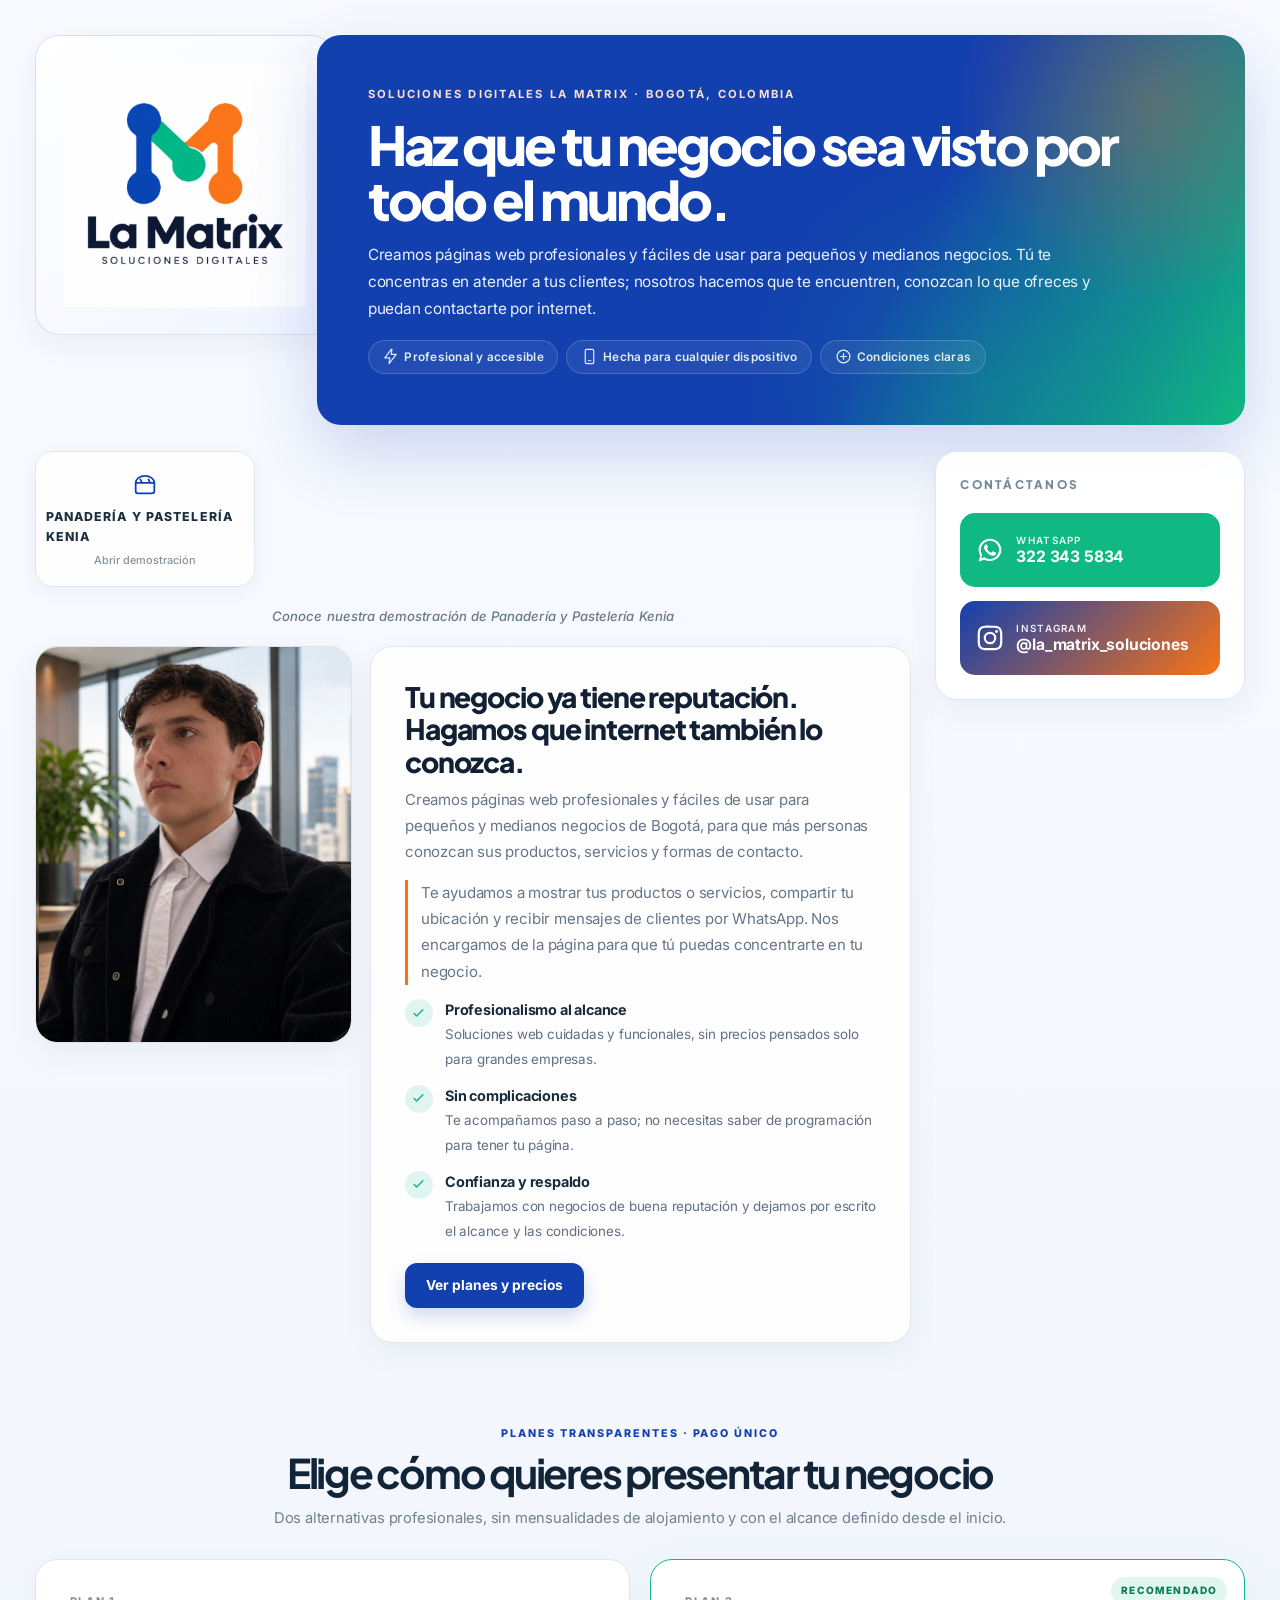
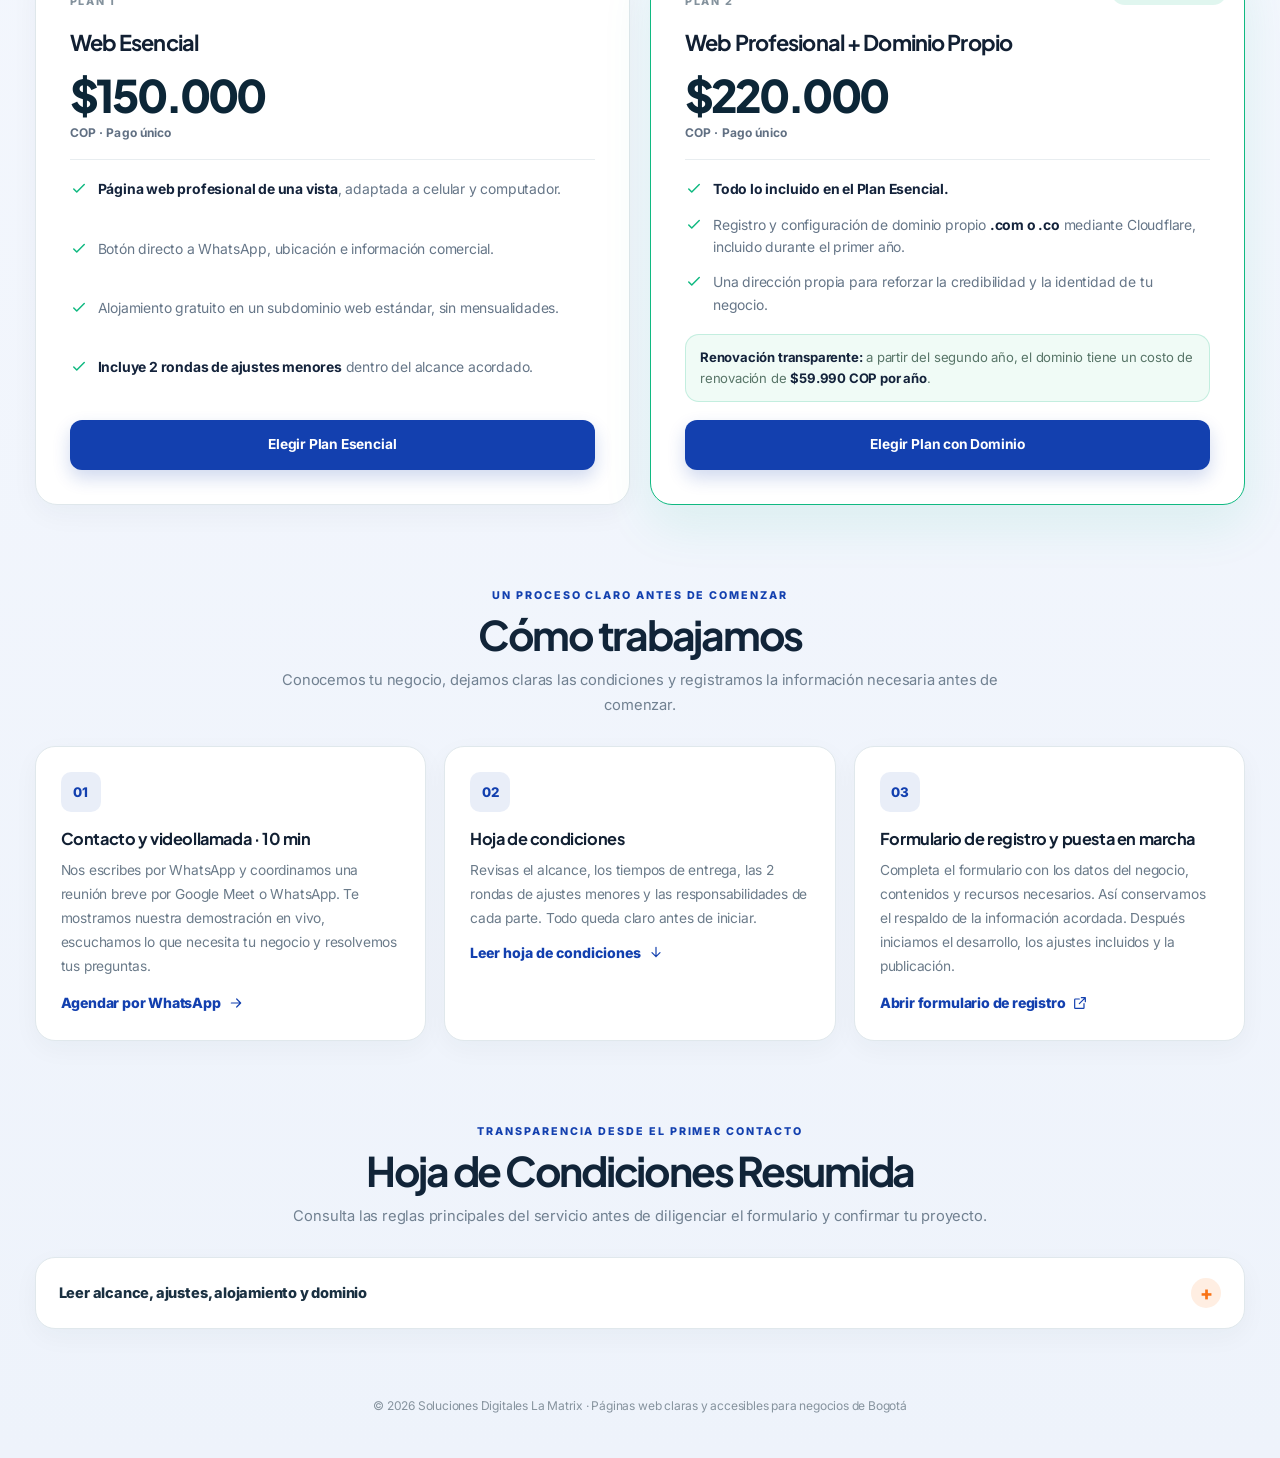
==== commit a62138a2: "Add files via upload" ====
--- a/index.html
+++ b/index.html
@@ -5,6 +5,8 @@
 <meta name="viewport" content="width=device-width, initial-scale=1">
 <!-- Identidad y datos comerciales editables en el bloque CONFIG del script. -->
 <title>Soluciones Digitales La Matrix | Páginas web para negocios en Bogotá</title>
+<link rel="icon" type="image/png" href="./favicon.png">
+<link rel="apple-touch-icon" href="./favicon.png">
 <meta name="description" content="Páginas web profesionales y accesibles para pequeños y medianos negocios de Bogotá. Muestra tus servicios, ubicación y medios de contacto. Planes desde $125.000 COP.">
 <meta name="theme-color" content="#1340AF">
 <meta property="og:type" content="website">
@@ -184,7 +186,8 @@
 .toast{position:fixed;left:50%;bottom:26px;transform:translate(-50%,30px);background:#0f172a;color:#fff;padding:.9rem 1.3rem;border-radius:14px;box-shadow:var(--shadow-lg);z-index:2000;opacity:0;pointer-events:none;transition:all .3s;max-width:min(92vw,460px);text-align:center;font-size:.92rem;font-weight:600;border:1px solid #334155}
 .toast.show{opacity:1;transform:translate(-50%,0)}
 
-SISTEMA VISUAL PREMIUM — LANDING COMERCIAL LA MATRIX
+/* =========================================================
+   SISTEMA VISUAL PREMIUM — LANDING COMERCIAL LA MATRIX
    ========================================================= */
 body{background:linear-gradient(180deg,#f7f9fb 0%,#eef3f6 100%);color:#122033;font-family:Inter,system-ui,sans-serif;letter-spacing:-.012em}
 .wrap{max-width:1380px;padding:clamp(16px,2.7vw,38px)}
@@ -355,6 +358,372 @@
   .cats .cat:last-child{grid-column:auto}
   .side-grid{grid-template-columns:1fr}
 }
+
+/* =========================================================
+   RESPONSIVE FINAL — TABLET, MÓVIL Y PANTALLAS ESTRECHAS
+   Estas reglas se mantienen al final para prevalecer sobre
+   los estilos de escritorio definidos anteriormente.
+   ========================================================= */
+html,
+body {
+  width: 100%;
+  max-width: 100%;
+  overflow-x: clip;
+}
+
+.wrap {
+  width: 100%;
+  max-width: 1380px;
+  margin-inline: auto;
+}
+
+/* Evita que el ancho mínimo de los elementos Grid/Flex
+   obligue a sus columnas a desbordar el viewport. */
+.top,
+.body,
+.left,
+.right,
+.lower,
+.banner,
+.logo-slot,
+.cats,
+.cat,
+.photo-slot,
+.about,
+.side-grid,
+.contact-stack,
+.contact-btn,
+.contact-btn span,
+.plan-grid,
+.plan-card,
+.process-grid,
+.process-card,
+.terms-panel,
+.terms-content {
+  min-width: 0;
+}
+
+.banner h1,
+.banner p,
+.banner .eyebrow,
+.chip,
+.cat,
+.guide,
+.about h2,
+.about p,
+.benefits li,
+.contact-btn strong,
+.section-head h2,
+.section-head p,
+.plan-card h3,
+.plan-includes li,
+.process-card h3,
+.process-card p,
+.terms-panel summary,
+.terms-list li,
+.foot {
+  overflow-wrap: anywhere;
+}
+
+/* Escritorio: dos columnas equilibradas y sin mínimos rígidos. */
+@media (min-width: 1101px) {
+  .body {
+    grid-template-columns: minmax(0, 1fr) 310px;
+  }
+
+  .top {
+    grid-template-columns: minmax(170px, .28fr) minmax(0, 1fr);
+  }
+
+  .lower {
+    grid-template-columns: minmax(0, .85fr) minmax(0, 1.45fr);
+  }
+
+  .right {
+    position: sticky;
+    top: 24px;
+  }
+}
+
+/* Portátiles estrechos y tabletas: el contacto pasa debajo
+   del contenido principal, sin competir por el ancho. */
+@media (max-width: 1100px) {
+  .body {
+    grid-template-columns: minmax(0, 1fr);
+  }
+
+  .right {
+    position: static;
+    top: auto;
+    width: 100%;
+  }
+}
+
+@media (min-width: 681px) and (max-width: 1100px) {
+  .wrap {
+    padding: 20px;
+  }
+
+  .top {
+    grid-template-columns: minmax(0, 190px) minmax(0, 1fr);
+    gap: 18px;
+  }
+
+  .logo-slot {
+    width: 100%;
+    min-height: 190px;
+    max-height: 220px;
+    aspect-ratio: 1;
+    margin: 0;
+  }
+
+  .banner {
+    min-width: 0;
+    min-height: 220px;
+    padding: clamp(22px, 3.5vw, 34px);
+  }
+
+  .lower {
+    grid-template-columns: minmax(0, .85fr) minmax(0, 1.45fr);
+  }
+
+  .side-grid {
+    grid-template-columns: repeat(2, minmax(0, 1fr));
+  }
+
+  .contact-btn {
+    min-height: 78px;
+    padding: 14px;
+  }
+}
+
+/* Móvil: cada bloque ocupa el ancho disponible y se apila. */
+@media (max-width: 680px) {
+  .wrap {
+    padding: 14px;
+  }
+
+  .top {
+    grid-template-columns: minmax(0, 1fr);
+    gap: 16px;
+    margin-bottom: 20px;
+  }
+
+  .logo-slot {
+    width: min(100%, 170px);
+    height: auto;
+    min-height: 0;
+    max-height: none;
+    aspect-ratio: 1;
+    margin-inline: auto;
+  }
+
+  .logo-slot img {
+    width: 100%;
+    height: 100%;
+    max-height: none;
+    padding: 6px;
+  }
+
+  .banner {
+    width: 100%;
+    min-height: 0;
+    padding: clamp(22px, 6vw, 30px) clamp(18px, 5vw, 24px);
+    border-radius: 22px;
+  }
+
+  .banner h1 {
+    font-size: clamp(1.8rem, 7.2vw, 2.5rem);
+    line-height: 1.08;
+  }
+
+  .banner p {
+    font-size: .94rem;
+    line-height: 1.65;
+  }
+
+  .banner .eyebrow {
+    font-size: .64rem;
+    letter-spacing: .14em;
+  }
+
+  .banner .chips {
+    gap: 7px;
+  }
+
+  .chip {
+    max-width: 100%;
+    white-space: normal;
+    font-size: .7rem;
+  }
+
+  .body {
+    grid-template-columns: minmax(0, 1fr);
+    gap: 20px;
+  }
+
+  .left {
+    width: 100%;
+    gap: 15px;
+  }
+
+  .cats {
+    grid-template-columns: minmax(0, 220px);
+    justify-content: start;
+    width: 100%;
+  }
+
+  .cats .cat:last-child {
+    grid-column: auto;
+  }
+
+  .cat {
+    width: 100%;
+    white-space: normal;
+    padding: 17px 12px;
+  }
+
+  .guide {
+    text-align: left;
+    padding-inline: 2px;
+  }
+
+  .lower {
+    grid-template-columns: minmax(0, 1fr);
+    gap: 16px;
+  }
+
+  .photo-slot {
+    width: 100%;
+    max-width: 380px;
+    min-height: 0;
+    aspect-ratio: 4 / 5;
+    margin-inline: auto;
+  }
+
+  .photo-slot img {
+    display: block;
+    width: 100%;
+    height: 100%;
+  }
+
+  .about {
+    width: 100%;
+    padding: 22px 18px;
+  }
+
+  .about h2 {
+    font-size: clamp(1.35rem, 5.8vw, 1.7rem);
+  }
+
+  .right {
+    position: static;
+    width: 100%;
+    padding: 20px;
+  }
+
+  .side-grid,
+  .contact-stack {
+    grid-template-columns: minmax(0, 1fr);
+    width: 100%;
+  }
+
+  .contact-btn {
+    width: 100%;
+    min-height: 74px;
+    padding: 14px 15px;
+    gap: 12px;
+  }
+
+  .contact-btn svg {
+    width: 28px;
+    height: 28px;
+  }
+
+  .contact-btn span {
+    flex: 1 1 auto;
+  }
+
+  .contact-btn strong {
+    font-size: clamp(.86rem, 4vw, .98rem);
+    line-height: 1.3;
+  }
+
+  .plan-grid,
+  .process-grid {
+    grid-template-columns: minmax(0, 1fr);
+  }
+
+  .process-card:last-child {
+    grid-column: auto;
+  }
+
+  .plan-card {
+    padding: clamp(21px, 5vw, 28px);
+  }
+
+  .plan-badge {
+    position: static;
+    align-self: flex-start;
+    order: -1;
+    margin-bottom: -6px;
+  }
+
+  .terms-panel summary {
+    padding: 17px;
+    align-items: flex-start;
+  }
+
+  .terms-content {
+    padding: 16px 17px 19px;
+  }
+
+  .terms-footer {
+    align-items: stretch;
+  }
+
+  .terms-footer .btn {
+    width: 100%;
+  }
+
+  .btn {
+    max-width: 100%;
+    white-space: normal;
+  }
+}
+
+/* Teléfonos compactos: reduce el espacio interno, no el contenido. */
+@media (max-width: 380px) {
+  .wrap {
+    padding: 12px;
+  }
+
+  .banner {
+    padding: 21px 16px;
+  }
+
+  .banner h1 {
+    font-size: clamp(1.65rem, 7.5vw, 1.9rem);
+  }
+
+  .right {
+    padding: 17px;
+  }
+
+  .contact-btn {
+    padding: 13px 12px;
+    gap: 10px;
+  }
+
+  .about {
+    padding: 20px 16px;
+  }
+
+  .section-head h2 {
+    font-size: clamp(1.55rem, 7vw, 1.85rem);
+  }
+}
+
 </style>
 </head>
 <body>
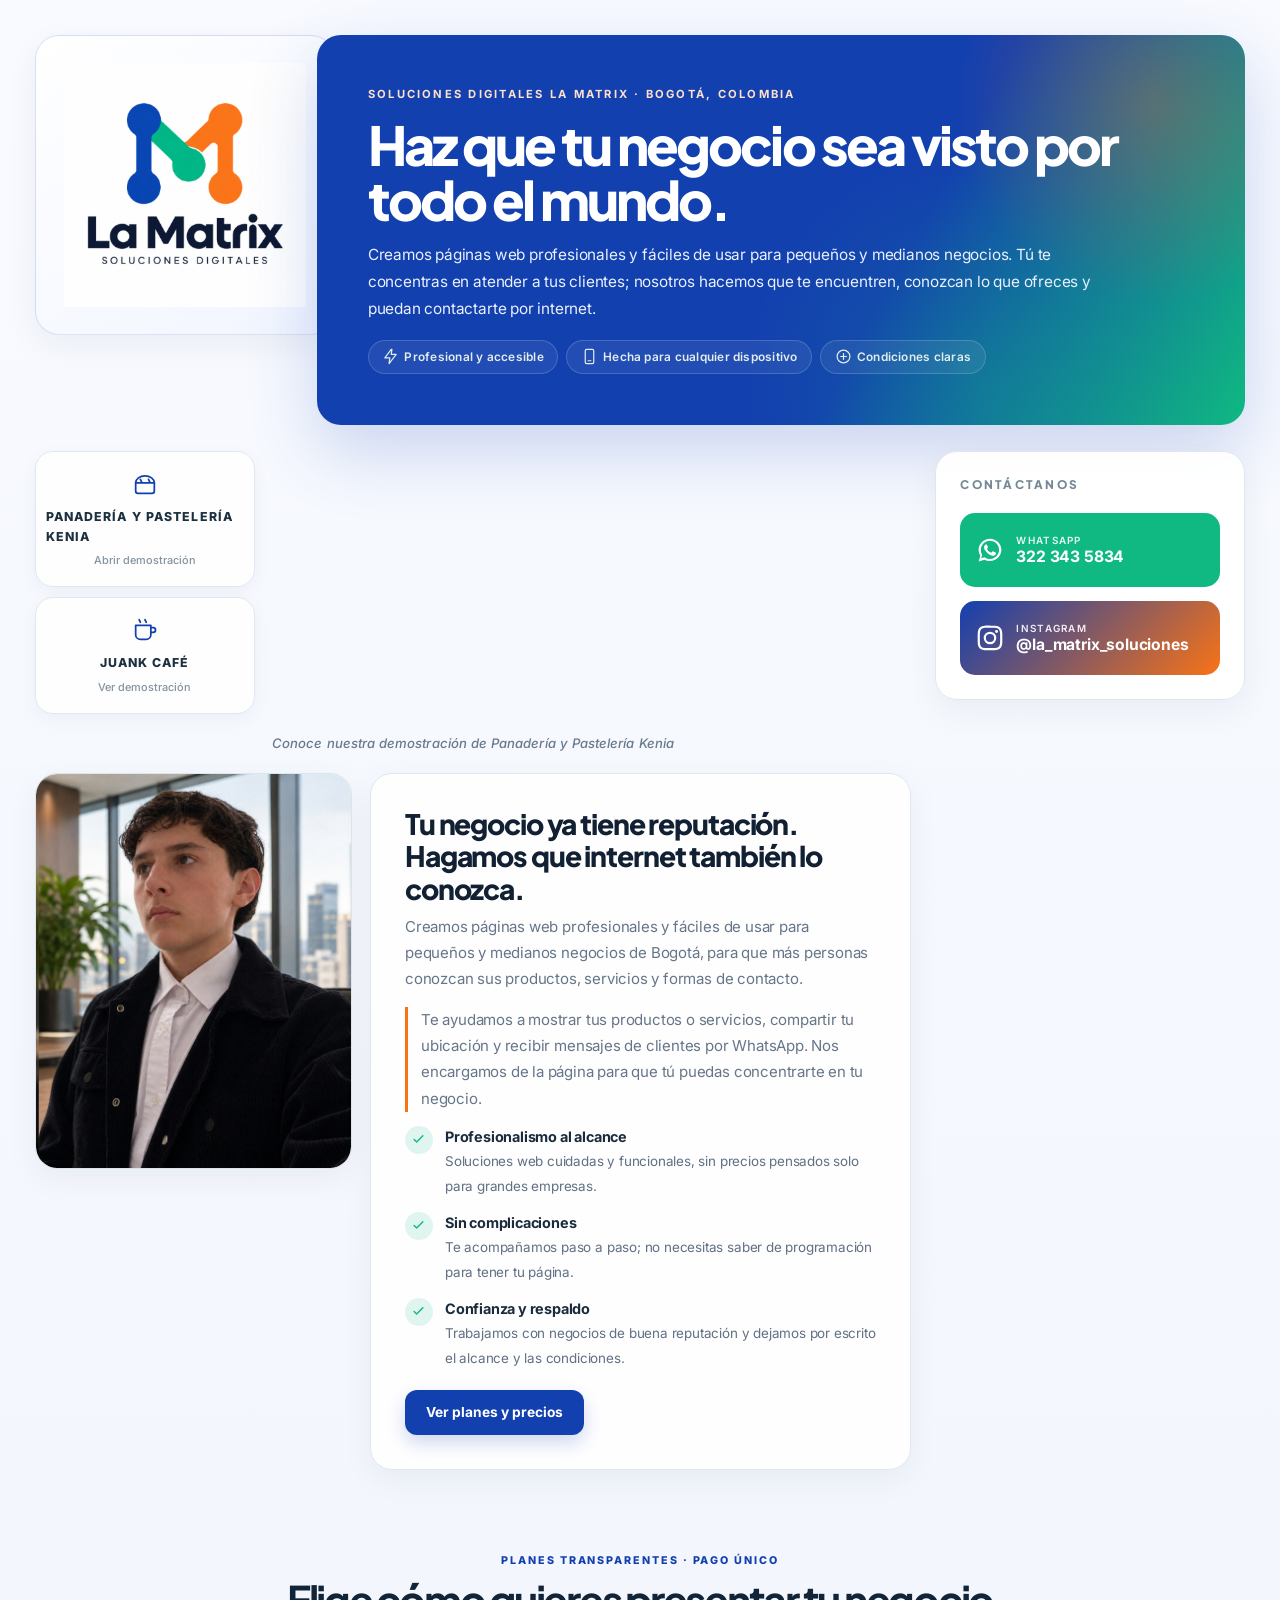
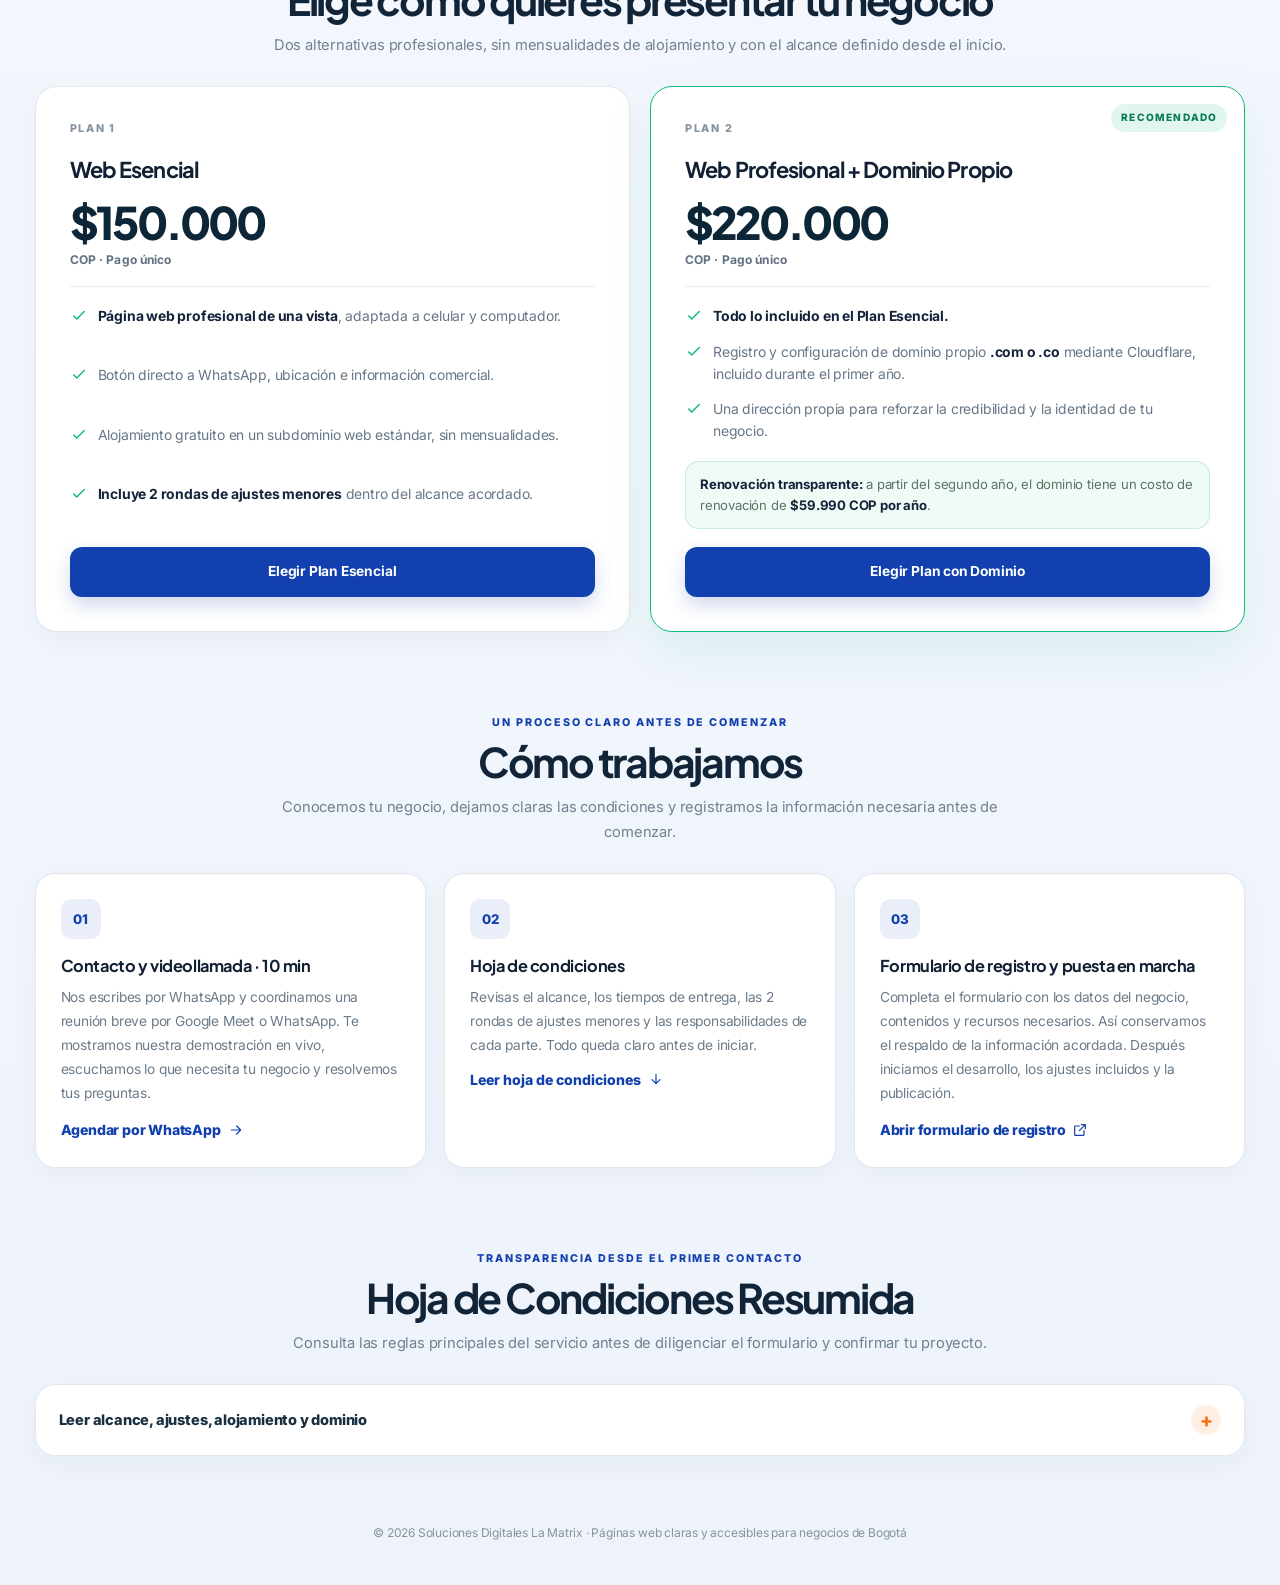
==== commit e4aba5ea: "Update index.html" ====
--- a/index.html
+++ b/index.html
@@ -62,7 +62,14 @@
 .body{display:grid;grid-template-columns:7fr 3fr;gap:20px;align-items:start}
 .left{display:flex;flex-direction:column;gap:16px;min-width:0}
 
-.cats{display:grid;grid-template-columns:repeat(5,1fr);gap:12px}
+.cats{
+  display:grid;
+  grid-template-columns:repeat(3,minmax(0,1fr));
+  gap:12px;
+}
+.cat-link {
+  text-decoration:none;
+}
 .cat{
  background:var(--card);border:2px solid var(--line);border-radius:18px;padding:16px 8px;
  display:flex;flex-direction:column;align-items:center;gap:6px;font-weight:800;font-size:.86rem;letter-spacing:.05em;color:var(--ink);
@@ -359,6 +366,11 @@
   .side-grid{grid-template-columns:1fr}
 }
 
+ @media(max-width:900px){
+  .cats .cat:last-child{
+    grid-column:auto;
+  }
+}
 /* =========================================================
    RESPONSIVE FINAL — TABLET, MÓVIL Y PANTALLAS ESTRECHAS
    Estas reglas se mantienen al final para prevalecer sobre
@@ -757,6 +769,19 @@
 <a class="cat" href="kenia/index.html" aria-label="Abrir demostración de Panadería y Pastelería Kenia">
 <svg class="line-icon" viewBox="0 0 24 24" aria-hidden="true"><path d="M4 11c0-3.3 3.6-6 8-6s8 2.7 8 6v7a2 2 0 0 1-2 2H6a2 2 0 0 1-2-2z"/><path d="M4 11h16M8 8l1 2m6-2 1 2"/></svg>
 PANADERÍA Y PASTELERÍA KENIA<small>Abrir demostración</small>
+</a>
+<a class="cat cat-link"
+   href="https://solucionesdigitaleslamatrix-a11y.github.io/juank-cafe/"
+   target="_blank"
+   rel="noopener noreferrer">
+  <svg class="line-icon" viewBox="0 0 24 24"
+       aria-hidden="true">
+    <path d="M4 8h13v8a4 4 0 0 1-4 4H8a4 4 0 0 1-4-4V8Z"/>
+    <path d="M17 10h2a2 2 0 0 1 0 4h-2"/>
+    <path d="M7 3c0 1.2 1 1.2 1 2.4M12 3c0 1.2 1 1.2 1 2.4"/>
+  </svg>
+  JUANK CAFÉ
+  <small>Ver demostración</small>
 </a>
 </nav>
 <p class="guide"><em>Conoce nuestra demostración de Panadería y Pastelería Kenia</em></p>
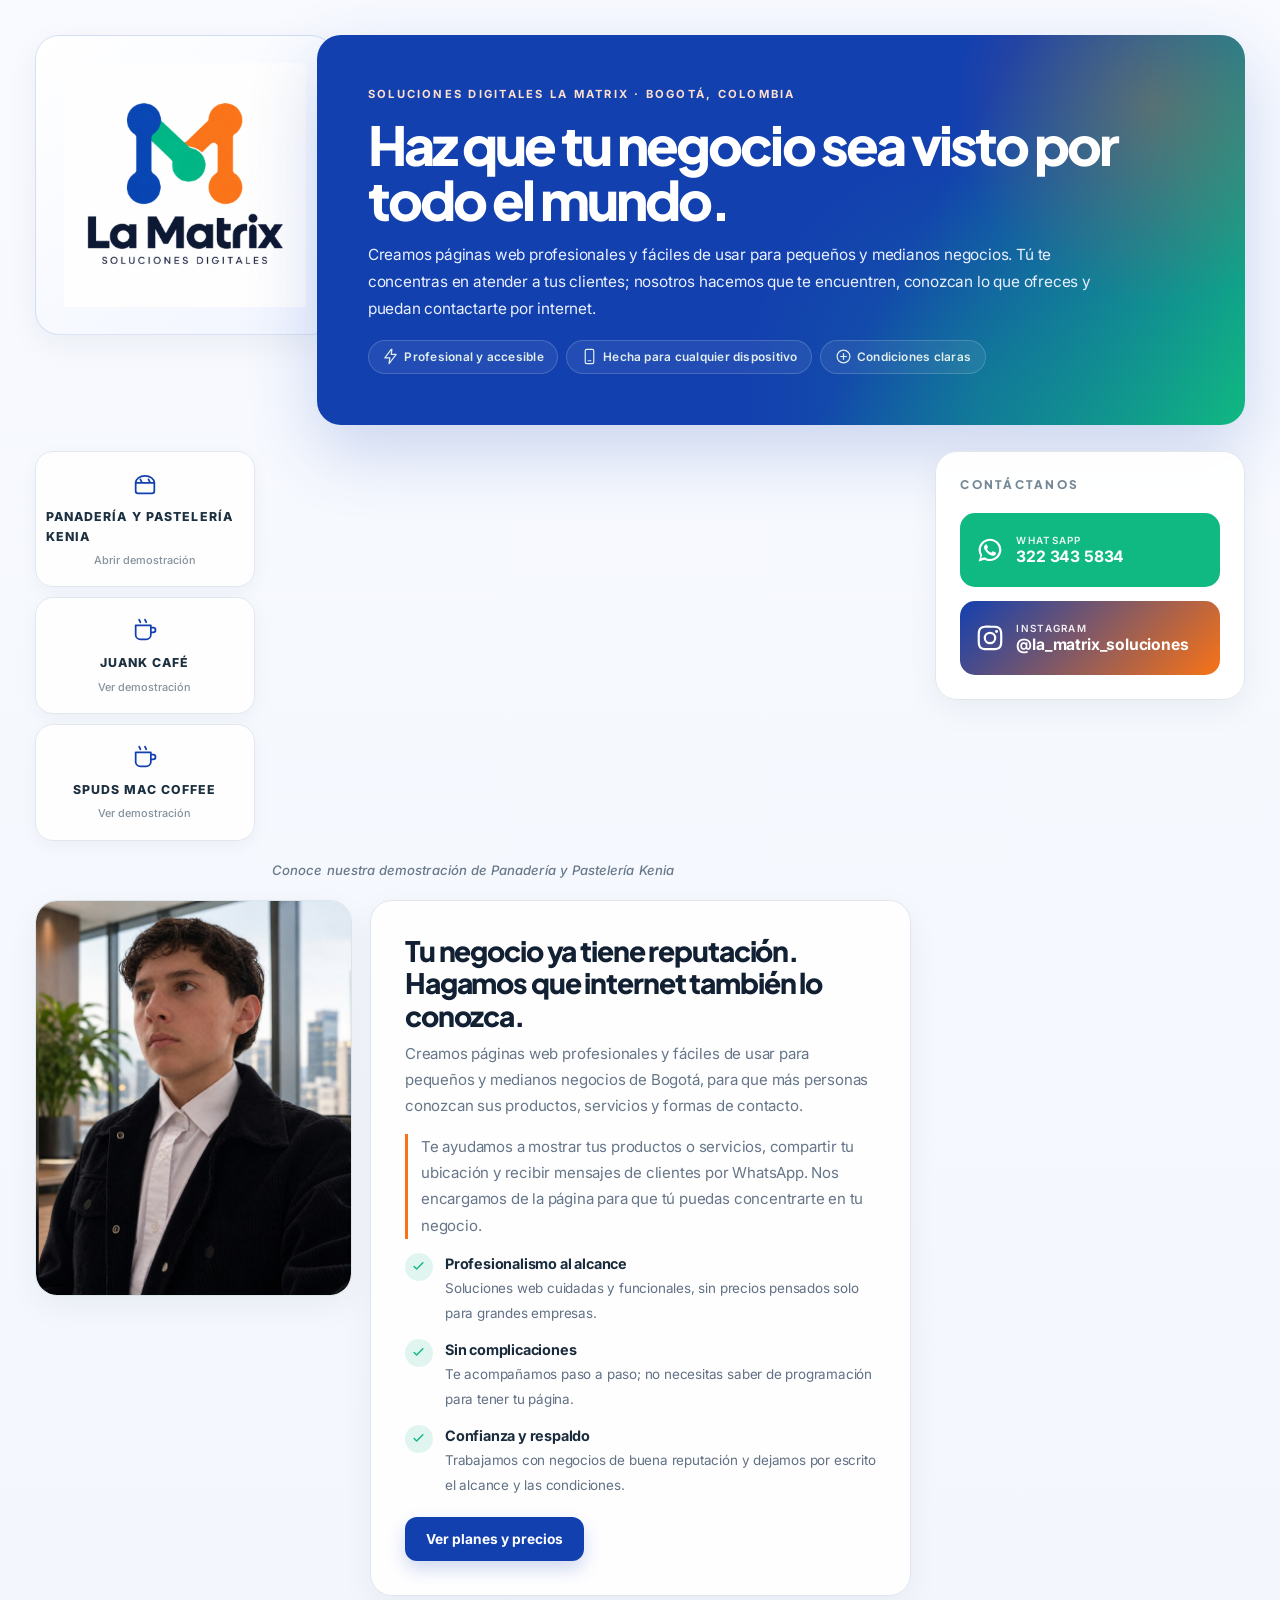
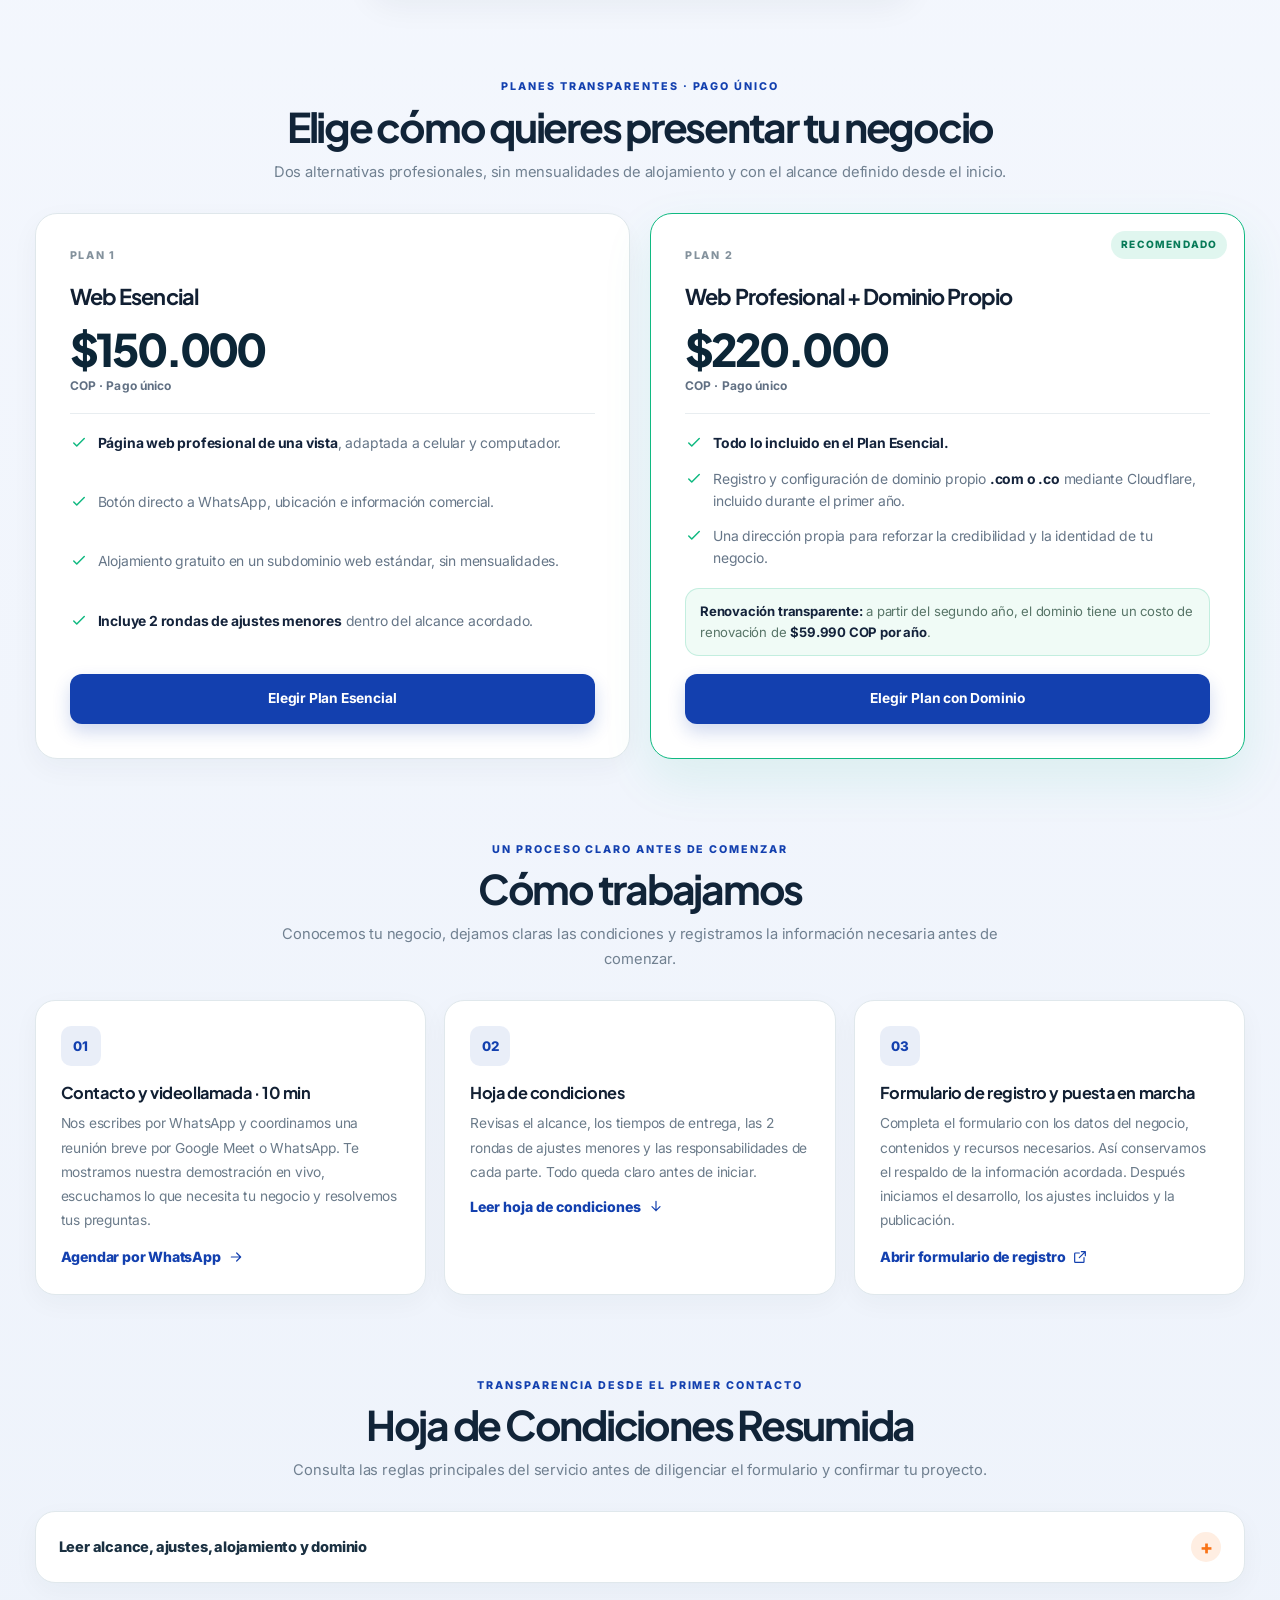
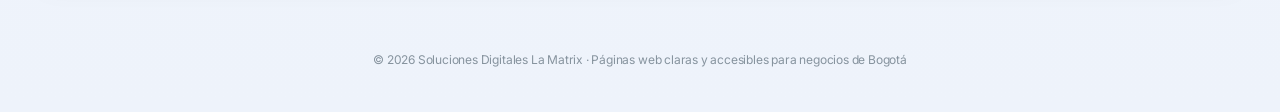
==== commit 42e4359b: "Update index.html" ====
--- a/index.html
+++ b/index.html
@@ -783,6 +783,19 @@
   JUANK CAFÉ
   <small>Ver demostración</small>
 </a>
+<a class="cat cat-link"
+   href="https://solucionesdigitaleslamatrix-a11y.github.io/spuds-mac-coffee/"
+   target="_blank"
+   rel="noopener noreferrer">
+  <svg class="line-icon" viewBox="0 0 24 24"
+       aria-hidden="true">
+    <path d="M4 8h13v8a4 4 0 0 1-4 4H8a4 4 0 0 1-4-4V8Z"/>
+    <path d="M17 10h2a2 2 0 0 1 0 4h-2"/>
+    <path d="M7 3c0 1.2 1 1.2 1 2.4M12 3c0 1.2 1 1.2 1 2.4"/>
+  </svg>
+  SPUDS MAC COFFEE
+  <small>Ver demostración</small>
+</a>
 </nav>
 <p class="guide"><em>Conoce nuestra demostración de Panadería y Pastelería Kenia</em></p>
 <div class="lower">
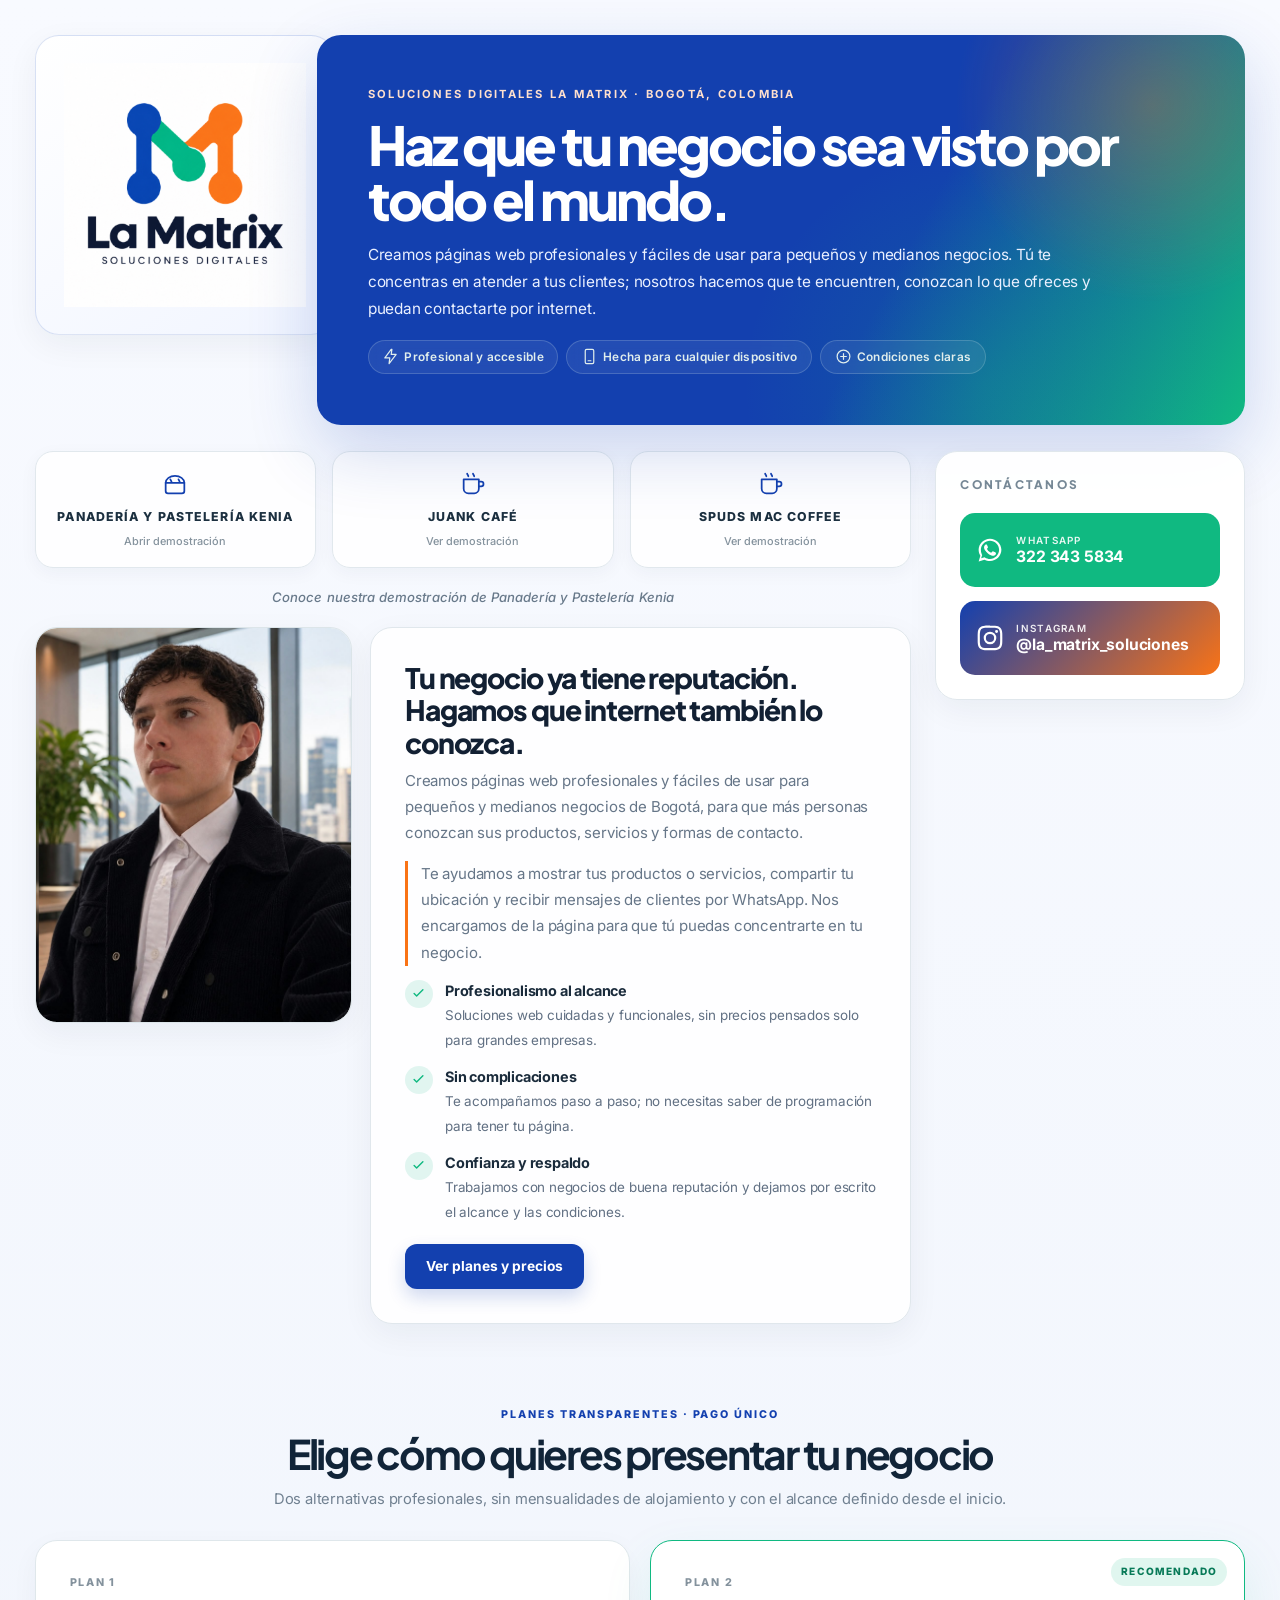
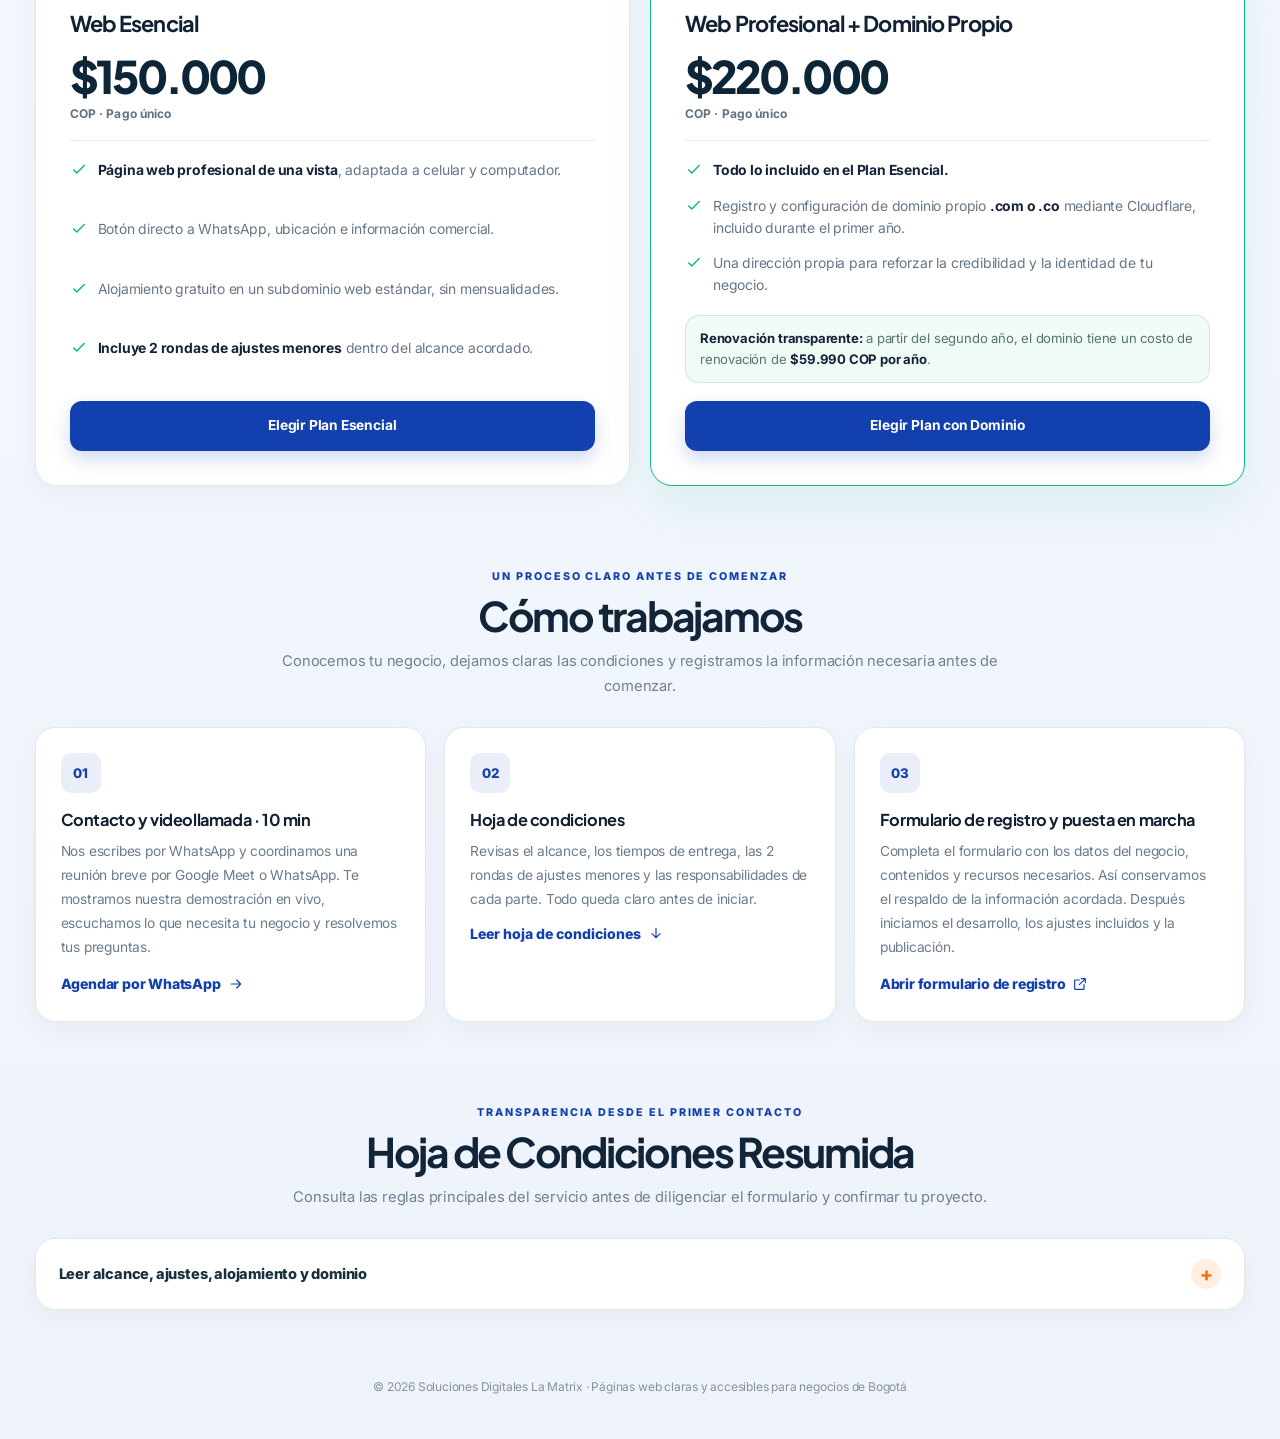
==== commit ce9f9ad9: "Update index.html" ====
--- a/index.html
+++ b/index.html
@@ -65,7 +65,8 @@
 .cats{
   display:grid;
   grid-template-columns:repeat(3,minmax(0,1fr));
-  gap:12px;
+  gap:16px;
+  width: 100%;
 }
 .cat-link {
   text-decoration:none;
@@ -736,6 +737,20 @@
   }
 }
 
+ /* FORZAR TRES DEMOSTRACIONES EN UNA SOLA FILA */
+.cats {
+    display: grid !important;
+    grid-template-columns: repeat(3, minmax(0, 1fr)) !important;
+    grid-auto-flow: row !important;
+    gap: 16px !important;
+    width: 100% !important;
+}
+
+.cats > * {
+    grid-column: auto !important;
+    width: 100% !important;
+    min-width: 0 !important;
+}
 </style>
 </head>
 <body>
